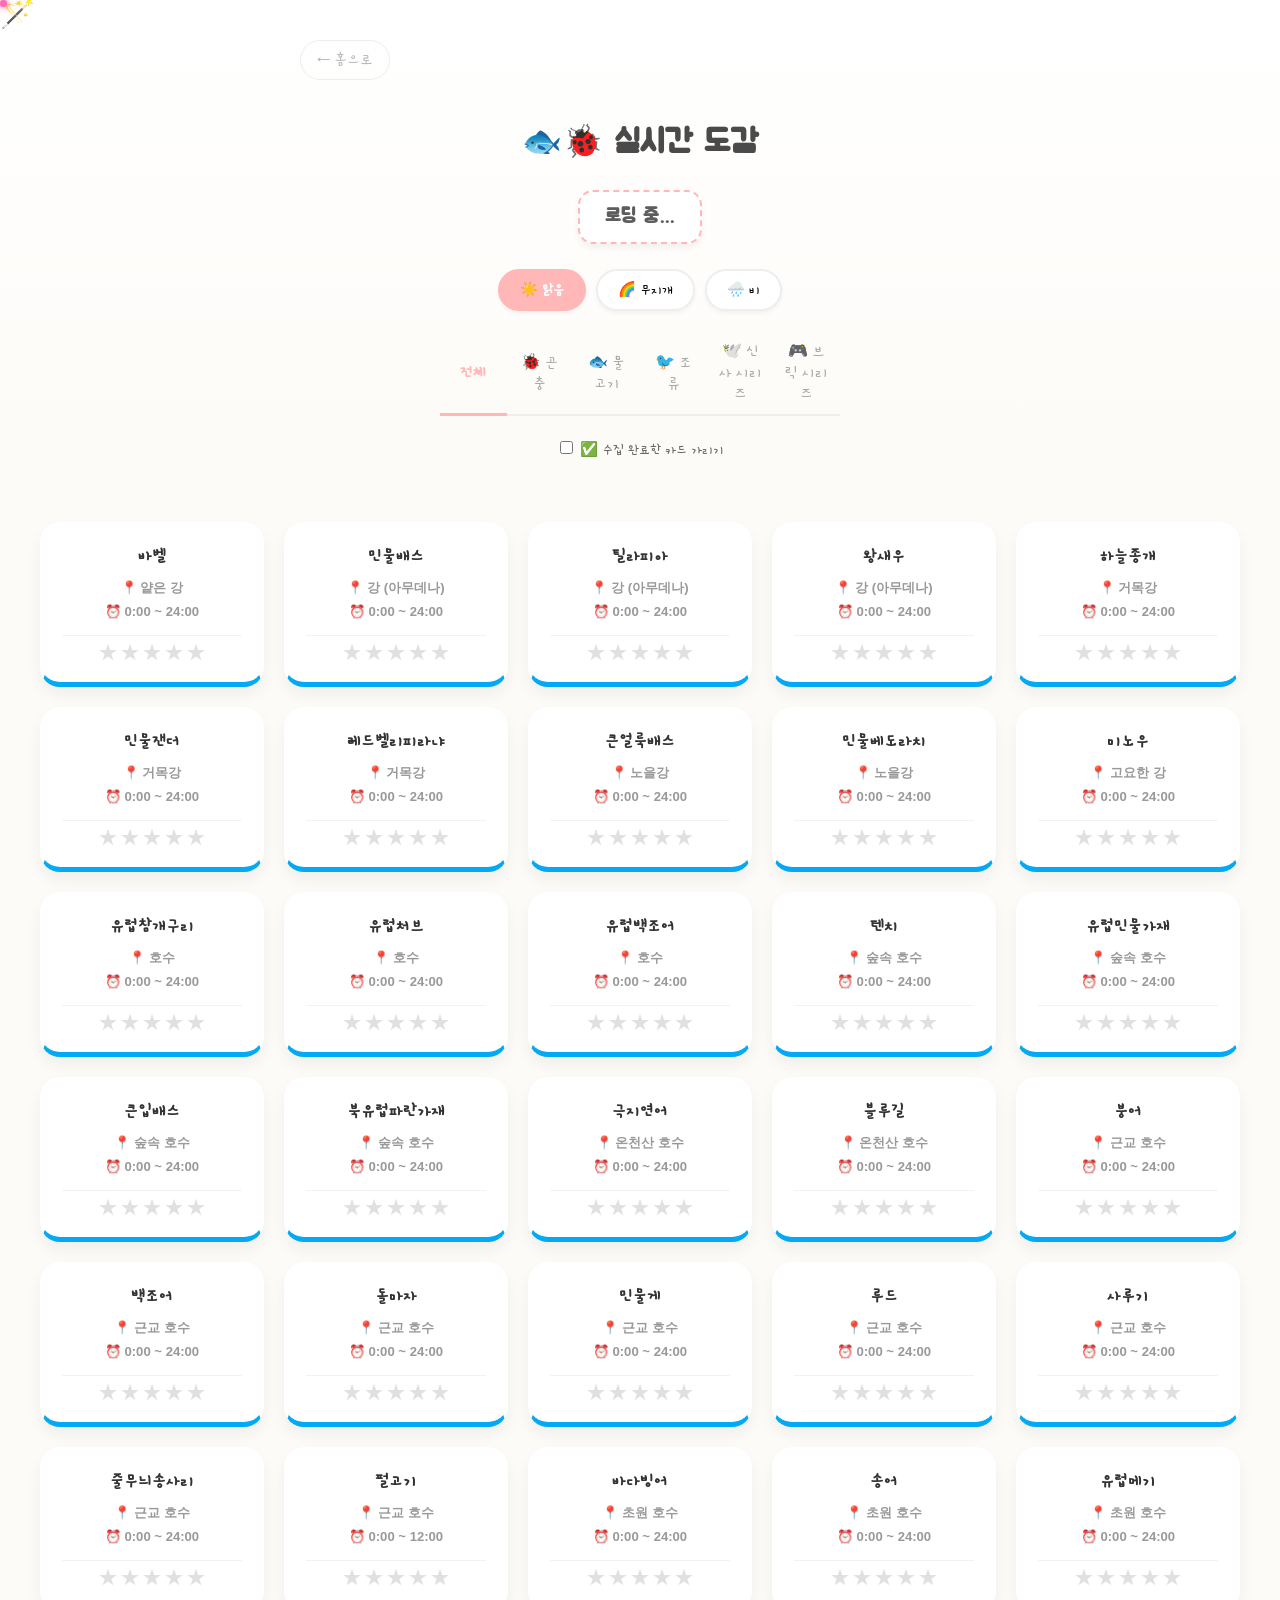
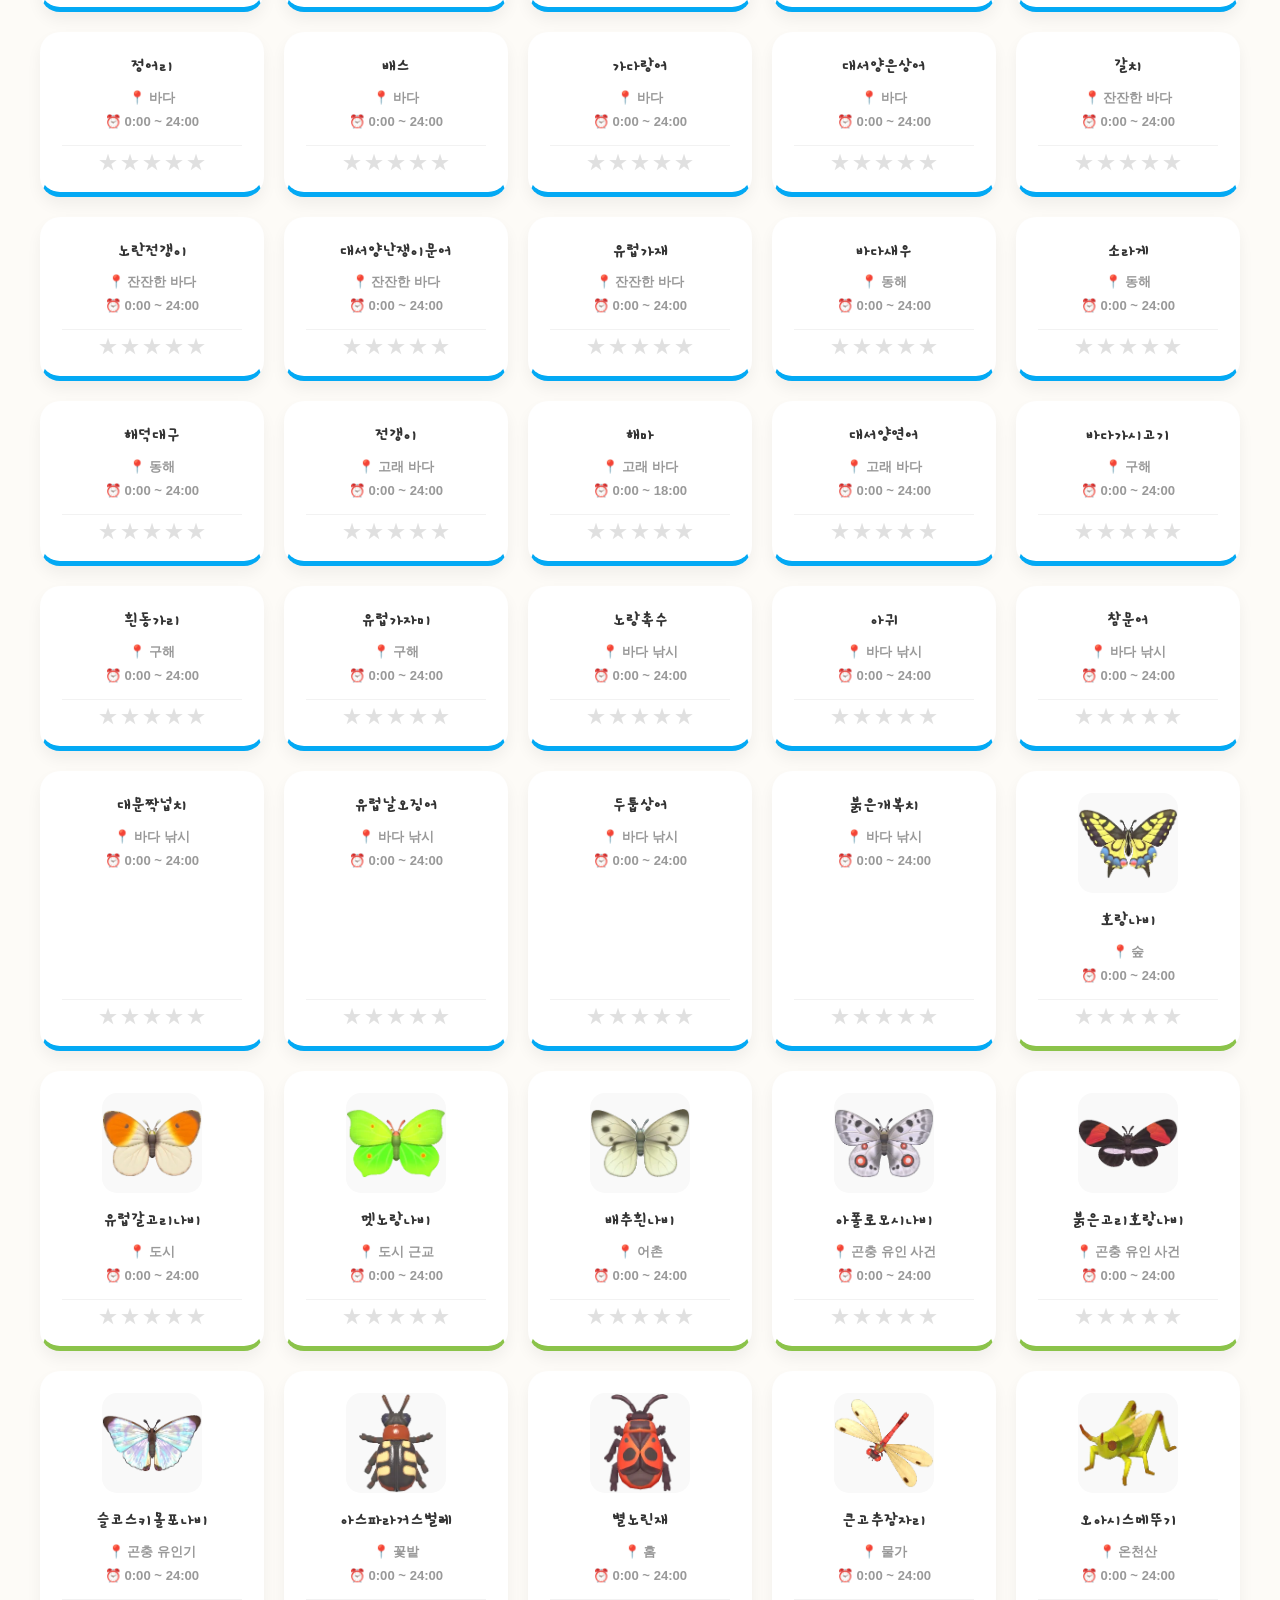
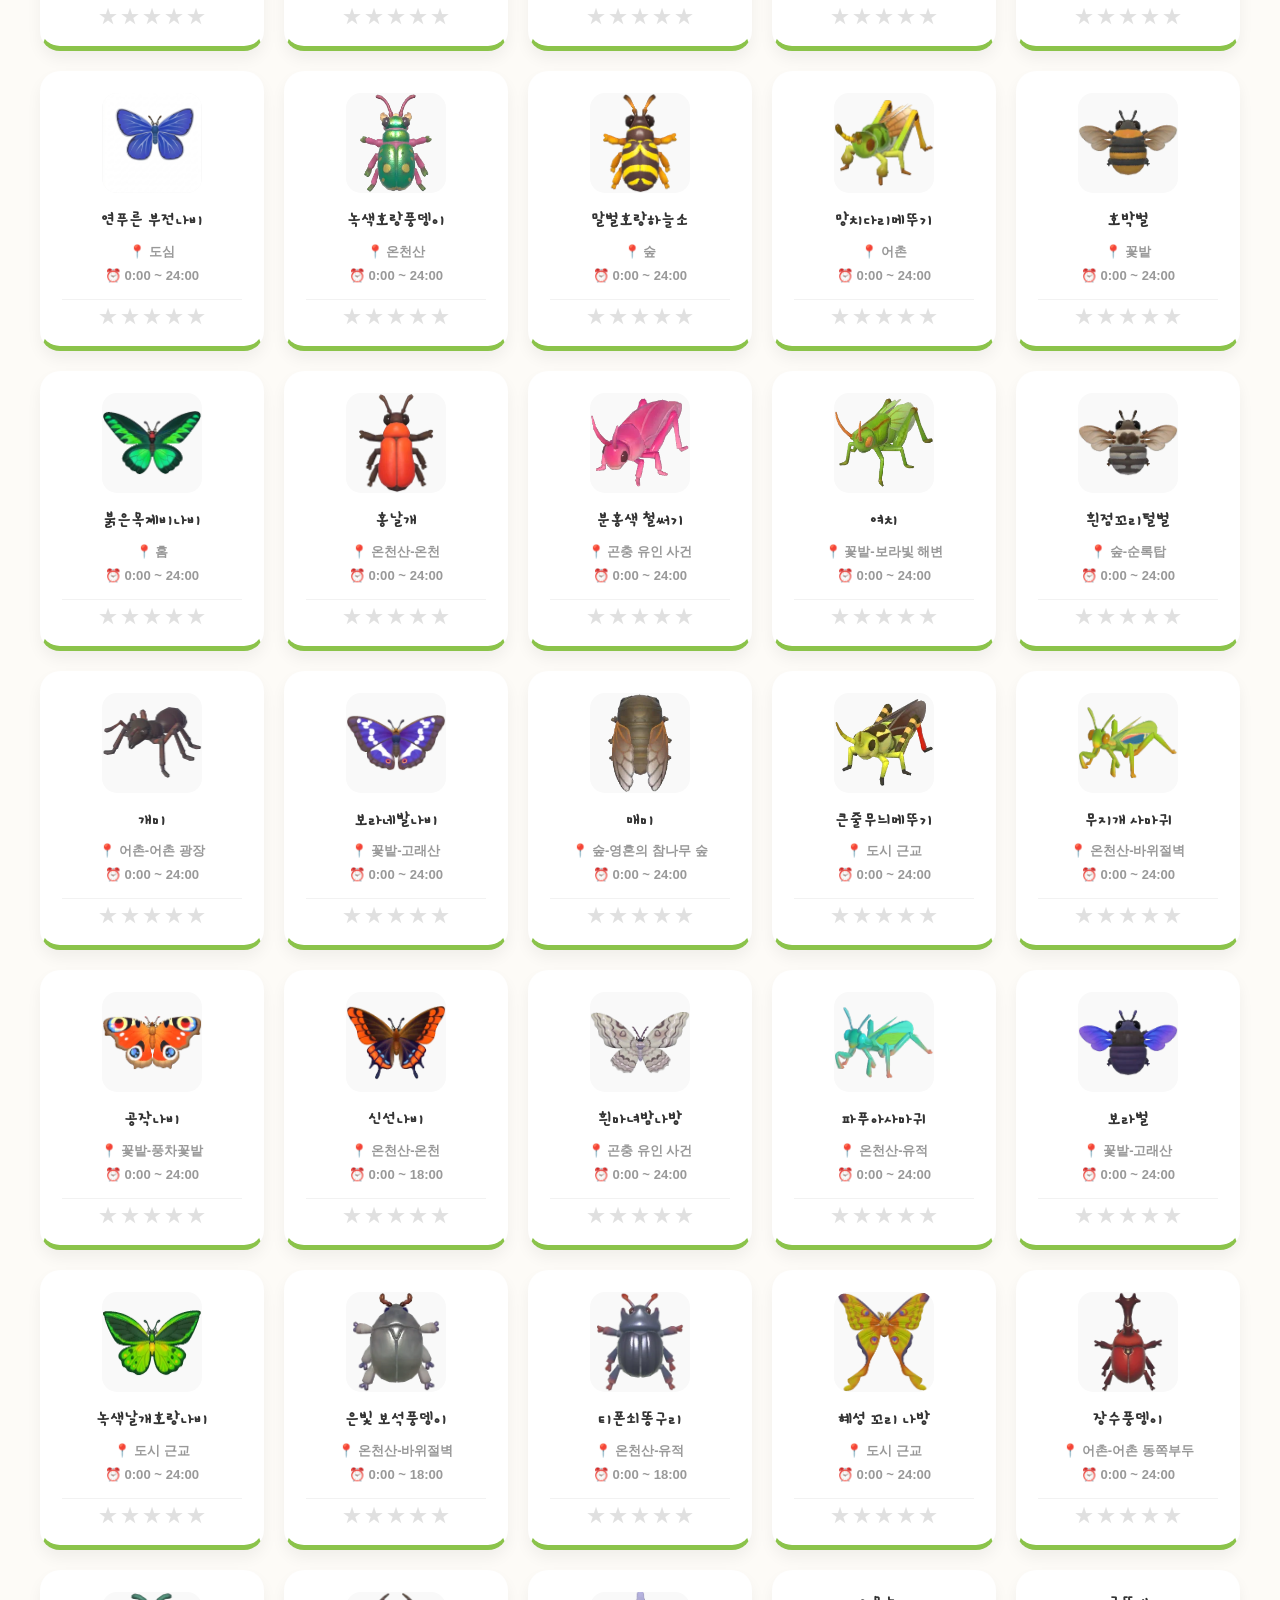
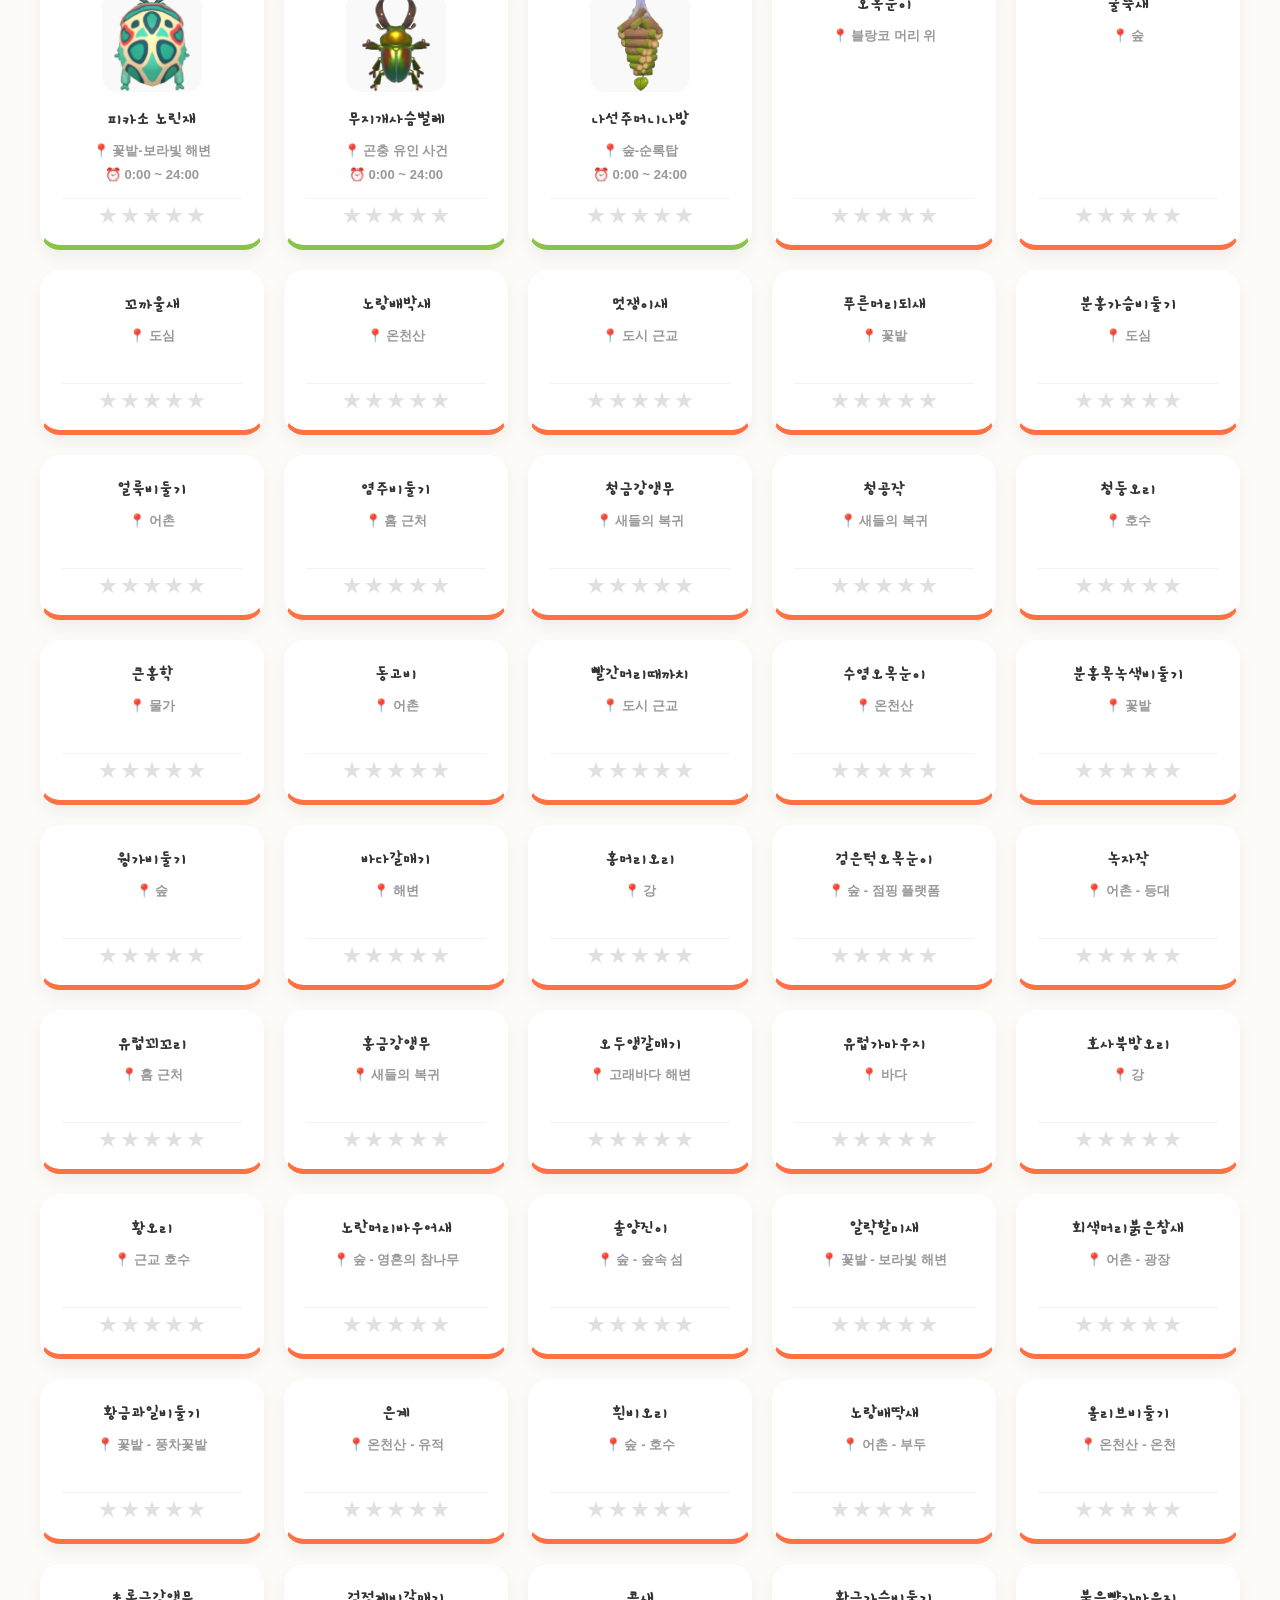
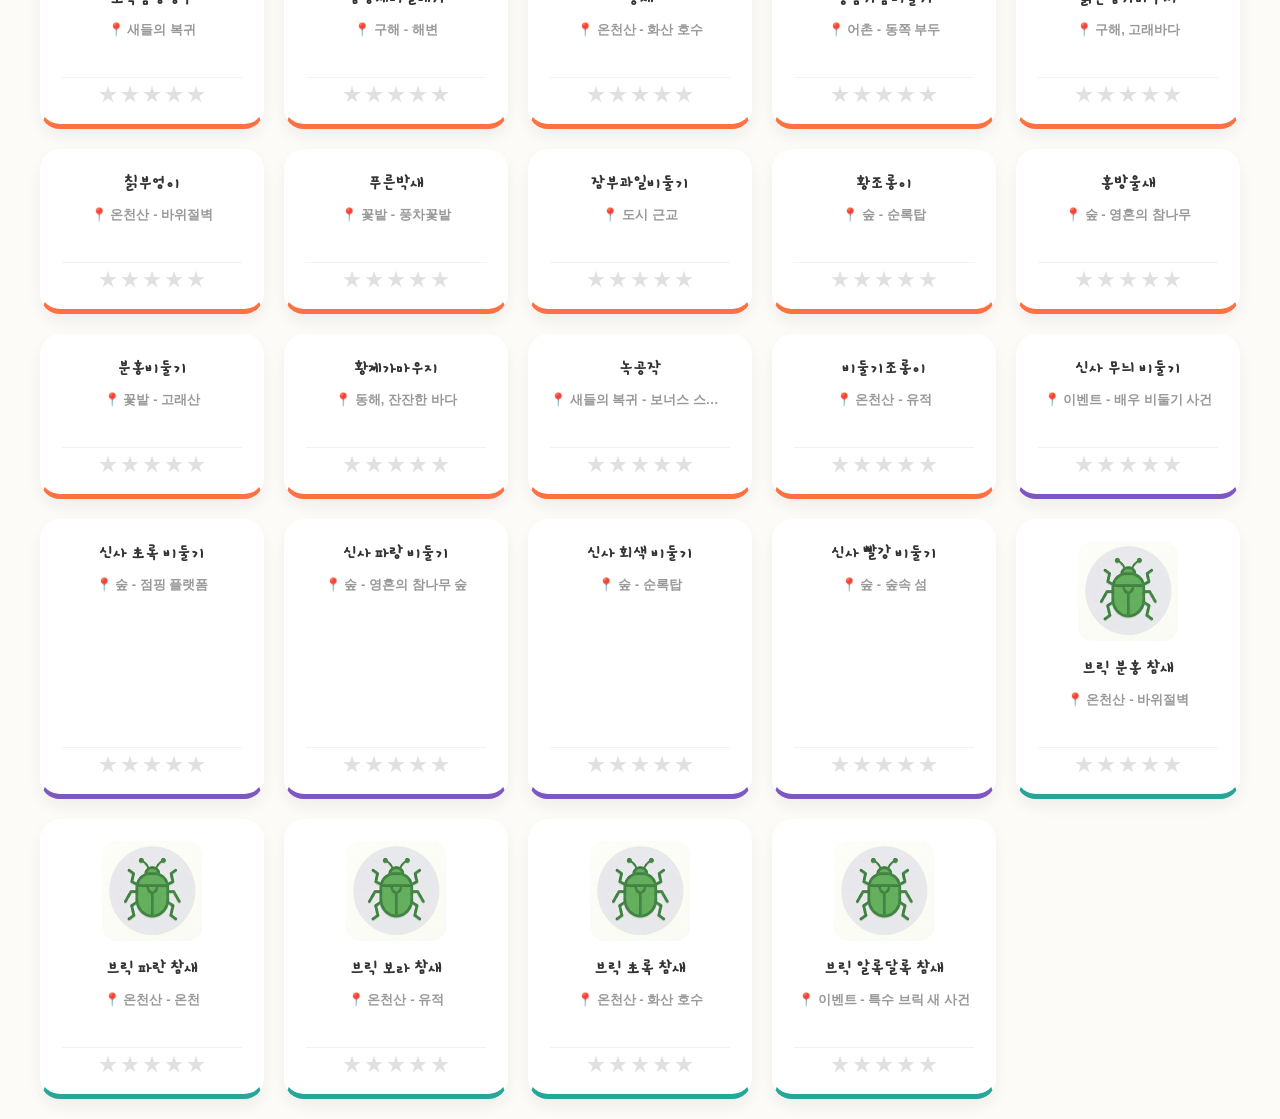
==== encyclopedia.html @ 920eca3f "조류 도감 추가 (일반 조류 63종 + 신사 시리즈 5종 + 브릭 시리즈 5종) Co-Authored-By: Claude Sonnet 4.6 <noreply@anthropic.co" ====
<!DOCTYPE html>
<html lang="ko">
<head>
    <meta charset="UTF-8">
    <title>실시간 도감 - 두근두근타운</title>
    <link rel="icon" href="favicon.svg" type="image/svg+xml">
    <link rel="stylesheet" href="css/style.css">
    <link rel="preconnect" href="https://fonts.googleapis.com">
    <link rel="preconnect" href="https://fonts.gstatic.com" crossorigin>
    <link href="https://fonts.googleapis.com/css2?family=Gamja+Flower&family=Jua&display=swap" rel="stylesheet">
    <style>
        @font-face {
            font-family: 'NanumSquareRound';
            src: url('https://fastly.jsdelivr.net/gh/projectnoonnu/noonfonts_two@1.0/NanumSquareRound.woff') format('woff');
            font-weight: normal;
            font-style: normal;
        }
    </style>
</head>

<body>
    <header>
        <div class="header-top-row">
            <a href="index.html" class="back-btn">← 홈으로</a>
            <div id="auth-status"></div>
        </div>
        <h1>🐟🐞 실시간 도감</h1>
        <div id="real-time-clock" class="clock-display">
            로딩 중...
        </div>
        <div class="filter-section">
            <div class="weather-controls">
                <button class="weather-btn active" data-weather="sunny" onclick="setWeather('sunny')">☀️ 맑음</button>
                <button class="weather-btn" data-weather="rainbow" onclick="setWeather('rainbow')">🌈 무지개</button>
                <button class="weather-btn" data-weather="rainy" onclick="setWeather('rainy')">🌧️ 비</button>
            </div>

            <div class="category-controls" style="margin-top: 15px;">
                <button class="cat-btn active" data-type="all" onclick="setCategory('all')">전체</button>
                <button class="cat-btn" data-type="insect" onclick="setCategory('insect')">🐞 곤충</button>
                <button class="cat-btn" data-type="fish" onclick="setCategory('fish')">🐟 물고기</button>
                <button class="cat-btn" data-type="bird" onclick="setCategory('bird')">🐦 조류</button>
                <button class="cat-btn" data-type="bird_shinsa" onclick="setCategory('bird_shinsa')">🕊️ 신사 시리즈</button>
                <button class="cat-btn" data-type="bird_brick" onclick="setCategory('bird_brick')">🎮 브릭 시리즈</button>
            </div>

            <div class="hide-settings" style="margin-top: 15px; text-align: center;">
                <label style="cursor: pointer; font-size: 0.9rem; color: #666;">
                    <input type="checkbox" id="hide-checked-checkbox" onchange="toggleHideChecked(this.checked)">
                    ✅ 수집 완료한 카드 가리기
                </label>
            </div>
        </div>
    </header>

    <main id="item-list" class="grid-container"></main>

    <!-- Firebase SDK -->
    <script src="https://www.gstatic.com/firebasejs/10.12.0/firebase-app-compat.js"></script>
    <script src="https://www.gstatic.com/firebasejs/10.12.0/firebase-auth-compat.js"></script>
    <script src="https://www.gstatic.com/firebasejs/10.12.0/firebase-firestore-compat.js"></script>
    <script src="js/firebase.js"></script>
    <script src="js/auth-ui.js"></script>
    <script src="js/profile-ui.js"></script>
    <script src="js/main.js"></script>
    <script src="js/cursor-effects.js"></script>
</body>
</html>
---- css/style.css ----
﻿/* ?꾩뿭 蹂???ㅼ젙: ?뚯뒪?뷀넠 而щ윭 */
:root {
    --main-bg: #fdfbf7;
    --card-bg: #ffffff;
    --primary: #ffb7b7; /* ?곕쑜???묓겕 */
    --secondary: #9ed5ff; /* ?쒖썝??釉붾（ */
    --text-color: #5d5d5d;
    --accent: #ffeb3b; /* 媛뺤“ ?몃옉 */
}


body {
    background-color: var(--main-bg);
    color: var(--text-color);
    /* ?섎닎?ㅽ섏뼱?쇱슫?쒕? 湲곕낯?쇰줈 ?ъ슜 */
    font-family: 'NanumSquareRound', 'Apple SD Gothic Neo', sans-serif;
    margin: 0;
    padding: 0;
    line-height: 1.6;
}

/* ?ㅻ뜑 & ?좎뵪 踰꾪듉 */
header {
    text-align: center;
    padding: 40px 20px;
    background: linear-gradient(180deg, #fff 0%, var(--main-bg) 100%);
}

/* 2. ??쒕ぉ 諛??뱀뀡 ?쒕ぉ (媛?섏큹肄쒕┸) */
h1, .clock-display {
    font-family: 'Jua', sans-serif;
    letter-spacing: 1px;
    color: #4a4a4a;
}

/* 3. 移대뱶 ?대쫫 諛??좎뵪/移댄뀒怨좊━ 踰꾪듉 (Gamja Flower) */
h3, .weather-btn, .cat-btn, .hide-settings label {
    font-family: 'Gamja Flower', cursive;
    font-size: 1.1rem;
}

/* 移대뱶 ?대? ?몃? ?뺣낫(?μ냼, ?쒓컙)???ㅼ떆 ?섎닎?ㅽ섏뼱濡?媛?낆꽦 ?믪씠湲?*/
.card p {
    font-family: 'NanumSquareRound', sans-serif;
    font-weight: 700; /* ?쎄컙 ?먭퍖寃?*/
    font-size: 0.85rem;
    color: #777;
}

.weather-controls {
    display: flex;
    justify-content: center;
    gap: 10px;
    margin-bottom: 20px;
}

.weather-btn {
    padding: 10px 20px;
    border: 2px solid #eee;
    border-radius: 25px;
    background: white;
    cursor: pointer;
    font-size: 0.9rem;
    transition: all 0.3s ease;
    box-shadow: 0 2px 4px rgba(0,0,0,0.05);
}

.weather-btn:hover {
    transform: translateY(-2px);
    border-color: var(--primary);
}

.weather-btn.active {
    background: var(--primary);
    color: white;
    border-color: var(--primary);
    font-weight: bold;
}

.clock-display {
    background-color: #fff;
    border: 2px dashed var(--primary);
    border-radius: 15px;
    display: inline-block;
    padding: 10px 25px;
    font-size: 1.2rem;
    font-weight: bold;
    color: var(--text-color);
    margin-bottom: 25px;
    box-shadow: 0 4px 6px rgba(0,0,0,0.05);
}

/* 移대뱶 洹몃━??而⑦뀒?대꼫 */
.grid-container {
    display: grid;
    grid-template-columns: repeat(auto-fill, minmax(200px, 1fr));
    gap: 20px;
    padding: 20px;
    max-width: 1200px;
    margin: 0 auto;
}

/* 泥댄겕諛뺤뒪 留덉빱 ?ㅽ???*/
.checklist-marker {
    position: absolute;
    top: 10px;
    right: 10px;
    font-size: 1.2rem;
    cursor: pointer;
}

/* 泥댄겕??移대뱶 ?ㅽ???*/
.card.checked {
    background-color: #f0f0f0;
    opacity: 0.7;
    border: 2px solid #ddd;
}

.card.checked img {
    filter: grayscale(100%); /* ?섏쭛 ?꾨즺 ???묐갚 泥섎━ (?좏깮 ?ы빆) */
}

.card {
    position: relative; /* 留덉빱 諛곗튂瑜??꾪빐 ?꾩슂 */
    cursor: pointer;
    user-select: none; /* ?띿뒪???좏깮 諛⑹? */
}

/* 移대뱶 ?ㅽ???*/
.card {
    background: var(--card-bg);
    border-radius: 20px;
    padding: 20px;
    text-align: center;
    box-shadow: 0 8px 15px rgba(0,0,0,0.05);
    transition: transform 0.3s ease;
    border: 2px solid transparent;
}

/*媛由ш린 ?ㅼ쐞移??붿옄??/
.hide-settings {
    background: #fff;
    display: inline-block;
    padding: 8px 15px;
    border-radius: 20px;
    box-shadow: 0 2px 5px rgba(0,0,0,0.05);
    border: 1px solid #eee;
}

.hide-settings input {
    margin-right: 5px;
    accent-color: var(--primary); /* 泥댄겕諛뺤뒪 ?됱긽???뚮쭏?됱쑝濡?蹂寃?*/
}

.card:hover {
    transform: scale(1.03);
    border-color: #ffe0e0;
}

.card.insect { border-bottom: 5px solid #8bc34a; }
.card.fish { border-bottom: 5px solid #03a9f4; }
.card.cat_food { border-bottom: 5px solid #ff9eb5; }
.card.dog_food { border-bottom: 5px solid #ffb347; }
.card.bird { border-bottom: 5px solid #ff7043; }
.card.bird_shinsa { border-bottom: 5px solid #7e57c2; }
.card.bird_brick { border-bottom: 5px solid #26a69a; }

.card img {
    width: 100px;
    height: 100px;
    object-fit: contain;
    margin-bottom: 15px;
    background: #f9f9f9;
    border-radius: 15px;
}

.card h3 {
    margin: 0 0 10px;
    font-size: 1.2rem;
    color: #333;
}

.card p {
    margin: 5px 0;
    font-size: 0.85rem;
    color: #888;
}

/* ===== 도감 카드 레이아웃 균일화 ===== */
.card {
    display: flex;
    flex-direction: column;
    align-items: center;
}

.card-text {
    width: 100%;
    text-align: center;
    flex: 1;
}

.card-text h3 {
    margin: 0 0 6px;
    font-size: 1.05rem;
    color: #333;
    white-space: nowrap;
    overflow: hidden;
    text-overflow: ellipsis;
}

.card-location,
.card-time {
    margin: 3px 0 !important;
    font-size: 0.82rem !important;
    color: #999 !important;
    white-space: nowrap;
    overflow: hidden;
    text-overflow: ellipsis;
}

/* ===== 별점 ===== */
.star-rating {
    display: flex;
    justify-content: center;
    gap: 2px;
    margin-top: 10px;
    padding-top: 6px;
    border-top: 1px solid rgba(0,0,0,0.05);
    width: 100%;
}

.star {
    font-size: 1.25rem;
    color: rgba(0, 0, 0, 0.12);
    cursor: pointer;
    transition: color 0.12s, transform 0.1s;
    user-select: none;
    line-height: 1;
}

.star.active {
    color: #FFD700;
    text-shadow: 0 0 6px rgba(255, 215, 0, 0.5);
}

.star.hovered {
    color: rgba(255, 200, 0, 0.55);
    transform: scale(1.15);
}

/* ===== ???섏씠吏 ===== */
.home-page {
    min-height: 100vh;
    background: linear-gradient(155deg, #fff5f7 0%, #fdfbf7 45%, #f0f7ff 100%);
}

.home-header {
    text-align: center;
    padding: 72px 20px 36px;
}

.home-logo {
    font-size: 4.5rem;
    display: block;
    margin-bottom: 16px;
    filter: drop-shadow(0 6px 12px rgba(255,183,183,0.4));
    animation: floatLogo 3s ease-in-out infinite;
}

@keyframes floatLogo {
    0%, 100% { transform: translateY(0); }
    50% { transform: translateY(-8px); }
}

.home-header h1 {
    font-family: 'Jua', sans-serif;
    font-size: 2.4rem;
    color: #4a4a4a;
    margin: 0 0 10px;
    letter-spacing: 2px;
}

.home-subtitle {
    font-family: 'Gamja Flower', cursive;
    color: #c0a8a8;
    font-size: 1.15rem;
    margin: 0;
}

.home-nav {
    display: flex;
    flex-wrap: wrap;
    justify-content: center;
    gap: 24px;
    padding: 20px 24px 60px;
    max-width: 760px;
    margin: 0 auto;
}

.nav-card {
    display: flex;
    flex-direction: column;
    align-items: center;
    text-align: center;
    background: white;
    border-radius: 28px;
    padding: 36px 28px;
    width: 230px;
    box-shadow: 0 10px 30px rgba(0,0,0,0.07);
    text-decoration: none;
    color: var(--text-color);
    transition: transform 0.35s ease, box-shadow 0.35s ease;
    position: relative;
    overflow: hidden;
}

.nav-card::before {
    content: '';
    position: absolute;
    top: 0; left: 0; right: 0;
    height: 6px;
    border-radius: 28px 28px 0 0;
}

.encyclopedia-card::before {
    background: linear-gradient(90deg, #03a9f4, #8bc34a);
}

.pet-card::before {
    background: linear-gradient(90deg, #ff9eb5, #ffb347);
}

.nav-card:hover {
    transform: translateY(-8px);
    box-shadow: 0 20px 44px rgba(0,0,0,0.12);
}

.nav-icon {
    font-size: 3rem;
    margin-bottom: 18px;
    line-height: 1;
}

.nav-card h2 {
    font-family: 'Jua', sans-serif;
    font-size: 1.25rem;
    color: #4a4a4a;
    margin: 0 0 10px;
}

.nav-card p {
    font-family: 'NanumSquareRound', sans-serif;
    font-size: 0.85rem;
    color: #aaa;
    margin: 0;
    line-height: 1.75;
}

/* ===== ?ㅻ줈媛湲?踰꾪듉 ===== */
.back-btn {
    display: inline-block;
    font-family: 'Gamja Flower', cursive;
    font-size: 1rem;
    color: #bbb;
    text-decoration: none;
    padding: 6px 16px;
    border: 1.5px solid #eee;
    border-radius: 20px;
    transition: color 0.2s, border-color 0.2s;
    margin-bottom: 16px;
}

.back-btn:hover {
    color: var(--primary);
    border-color: var(--primary);
}

/* ===== ?ъ꽦瑜??쒖떆 ===== */
.progress-display {
    font-family: 'NanumSquareRound', sans-serif;
    font-size: 0.9rem;
    color: #aaa;
    margin-top: 10px;
}

/* ===== ???섏씠吏 - ??異붽? 踰꾪듉 ===== */
.pet-add-bar {
    display: flex;
    justify-content: center;
    gap: 14px;
    padding: 24px 20px 8px;
}

.add-pet-btn {
    padding: 12px 26px;
    border: none;
    border-radius: 25px;
    cursor: pointer;
    font-family: 'Gamja Flower', cursive;
    font-size: 1.05rem;
    transition: transform 0.25s, box-shadow 0.25s;
    box-shadow: 0 4px 14px rgba(0,0,0,0.1);
}

.add-pet-btn.cat { background: #ff9eb5; color: white; }
.add-pet-btn.dog { background: #ffb347; color: white; }

.add-pet-btn:hover {
    transform: translateY(-3px);
    box-shadow: 0 8px 20px rgba(0,0,0,0.15);
}

/* ===== ???꾨줈???ъ쭊 ===== */
.pet-photo-area {
    width: 88px;
    height: 88px;
    border-radius: 50%;
    margin: 0 auto 12px;
    position: relative;
    cursor: pointer;
    overflow: hidden;
    background: #f5f5f5;
    display: flex;
    align-items: center;
    justify-content: center;
    border: 3px solid #f0f0f0;
    transition: border-color 0.25s;
    flex-shrink: 0;
}

.pet-photo-area:hover { border-color: var(--primary); }

.pet-photo {
    width: 100%;
    height: 100%;
    object-fit: cover;
    display: block;
}

.pet-emoji-default {
    font-size: 2.8rem;
    line-height: 1;
    user-select: none;
}

.photo-edit-overlay {
    position: absolute;
    inset: 0;
    background: rgba(0, 0, 0, 0.38);
    display: flex;
    align-items: center;
    justify-content: center;
    font-size: 1.3rem;
    opacity: 0;
    transition: opacity 0.2s;
    pointer-events: none;
}

.pet-photo-area:hover .photo-edit-overlay { opacity: 1; }

/* ?ъ쭊 ??젣 踰꾪듉 (?ㅻⅨ履??섎떒) */
.photo-remove-btn {
    position: absolute;
    bottom: 2px;
    right: 2px;
    width: 22px;
    height: 22px;
    border-radius: 50%;
    background: rgba(255, 80, 80, 0.85);
    border: none;
    color: white;
    font-size: 0.65rem;
    cursor: pointer;
    display: flex;
    align-items: center;
    justify-content: center;
    opacity: 0;
    transition: opacity 0.2s;
    z-index: 2;
}

.pet-photo-area:hover .photo-remove-btn { opacity: 1; }

/* ===== ?곸꽭 酉??ㅻ뜑 ?ъ쭊 ?곸뿭 ===== */
.detail-pet-header {
    display: flex;
    align-items: center;
    gap: 16px;
    justify-content: center;
    flex-wrap: wrap;
}

.detail-photo-area {
    width: 64px;
    height: 64px;
    border-radius: 50%;
    position: relative;
    cursor: pointer;
    overflow: hidden;
    background: #f5f5f5;
    display: flex;
    align-items: center;
    justify-content: center;
    border: 3px solid #f0f0f0;
    transition: border-color 0.25s;
    flex-shrink: 0;
}

.detail-photo-area:hover { border-color: var(--primary); }
.detail-photo-area:hover .photo-edit-overlay { opacity: 1; }
.detail-photo-area:hover .photo-remove-btn { opacity: 1; }

.detail-photo-area .pet-emoji-default { font-size: 2rem; }

/* ===== ??移대뱶 洹몃━??===== */
.pet-grid {
    display: grid;
    grid-template-columns: repeat(auto-fill, minmax(170px, 1fr));
    gap: 20px;
    padding: 20px;
    max-width: 960px;
    margin: 0 auto;
}

.pet-card {
    background: white;
    border-radius: 22px;
    padding: 26px 18px 20px;
    text-align: center;
    box-shadow: 0 6px 18px rgba(0,0,0,0.06);
    cursor: pointer;
    transition: transform 0.3s, box-shadow 0.3s;
    position: relative;
    user-select: none;
}

.pet-card:hover {
    transform: translateY(-5px);
    box-shadow: 0 14px 28px rgba(0,0,0,0.1);
}

.pet-card .pet-icon-large {
    font-size: 2.8rem;
    display: block;
    margin-bottom: 10px;
}

/* detail-top ?대? ?뺣젹 */
.detail-top {
    display: flex;
    flex-direction: column;
    align-items: center;
    gap: 14px;
    padding: 16px 24px 8px;
}

.pet-card h3 {
    font-family: 'Gamja Flower', cursive;
    font-size: 1.2rem;
    color: #4a4a4a;
    margin: 0 0 6px;
}

.pet-card .pet-count {
    font-family: 'NanumSquareRound', sans-serif;
    font-size: 0.8rem;
    color: #bbb;
    margin: 0 0 12px;
}

.pet-progress-bar {
    width: 100%;
    height: 8px;
    background: #f0f0f0;
    border-radius: 4px;
    overflow: hidden;
}

.pet-progress-fill {
    height: 100%;
    border-radius: 4px;
    transition: width 0.6s ease;
}

.pet-progress-fill.cat { background: linear-gradient(90deg, #ff9eb5, #ffb7b7); }
.pet-progress-fill.dog { background: linear-gradient(90deg, #ffb347, #ffd080); }

.pet-delete-btn {
    position: absolute;
    top: 10px; right: 10px;
    background: none;
    border: none;
    color: #e0e0e0;
    cursor: pointer;
    font-size: 0.85rem;
    width: 26px; height: 26px;
    border-radius: 50%;
    display: flex; align-items: center; justify-content: center;
    transition: background 0.2s, color 0.2s;
}

.pet-delete-btn:hover { background: #fff0f0; color: #ff6b6b; }

/* ===== 鍮??곹깭 硫붿떆吏 ===== */
.empty-state {
    grid-column: 1 / -1;
    text-align: center;
    padding: 60px 20px;
    color: #ccc;
}

.empty-state .empty-icon { font-size: 3.5rem; margin-bottom: 14px; }
.empty-state p { font-family: 'Gamja Flower', cursive; font-size: 1.1rem; margin: 4px 0; }

/* ===== ???곸꽭 酉?===== */
.detail-top {
    display: flex;
    align-items: center;
    gap: 16px;
    padding: 16px 24px 8px;
    flex-wrap: wrap;
    justify-content: center;
}

.back-to-list-btn {
    background: none;
    border: 1.5px solid #eee;
    border-radius: 20px;
    padding: 6px 14px;
    font-family: 'Gamja Flower', cursive;
    font-size: 0.95rem;
    color: #bbb;
    cursor: pointer;
    transition: color 0.2s, border-color 0.2s;
}

.back-to-list-btn:hover { color: var(--primary); border-color: var(--primary); }

#detail-pet-name {
    font-family: 'Jua', sans-serif;
    font-size: 1.5rem;
    color: #4a4a4a;
    margin: 0;
}

/* ===== 紐⑤떖 ===== */
.modal-overlay {
    position: fixed;
    inset: 0;
    background: rgba(0,0,0,0.28);
    display: flex;
    align-items: center;
    justify-content: center;
    z-index: 200;
}

.modal-box {
    background: white;
    border-radius: 28px;
    padding: 40px 36px;
    width: 320px;
    text-align: center;
    box-shadow: 0 24px 64px rgba(0,0,0,0.15);
    animation: modalIn 0.25s ease;
}

@keyframes modalIn {
    from { transform: scale(0.88) translateY(10px); opacity: 0; }
    to   { transform: scale(1) translateY(0); opacity: 1; }
}

.modal-box h3 {
    font-family: 'Jua', sans-serif;
    font-size: 1.4rem;
    color: #4a4a4a;
    margin: 0 0 22px;
}

.modal-type-select {
    display: flex;
    gap: 10px;
    margin-bottom: 20px;
}

.type-btn {
    flex: 1;
    padding: 12px 8px;
    border: 2px solid #eee;
    border-radius: 14px;
    background: white;
    cursor: pointer;
    font-family: 'Gamja Flower', cursive;
    font-size: 1rem;
    color: #bbb;
    transition: all 0.2s;
}

.type-btn.active {
    border-color: var(--primary);
    color: var(--primary);
    background: #fff5f7;
}

#pet-name-input {
    width: 100%;
    box-sizing: border-box;
    padding: 13px 16px;
    border: 2px solid #eee;
    border-radius: 14px;
    font-family: 'NanumSquareRound', sans-serif;
    font-size: 1rem;
    outline: none;
    transition: border-color 0.2s;
    margin-bottom: 20px;
    color: #555;
}

#pet-name-input:focus { border-color: var(--primary); }

.modal-actions {
    display: flex;
    gap: 10px;
}

.modal-cancel {
    flex: 1;
    padding: 13px;
    border: 2px solid #eee;
    border-radius: 14px;
    background: white;
    cursor: pointer;
    font-family: 'Gamja Flower', cursive;
    font-size: 1rem;
    color: #bbb;
    transition: 0.2s;
}

.modal-cancel:hover { border-color: #ddd; color: #999; }

.modal-confirm {
    flex: 1;
    padding: 13px;
    border: none;
    border-radius: 14px;
    background: var(--primary);
    color: white;
    cursor: pointer;
    font-family: 'Gamja Flower', cursive;
    font-size: 1rem;
    transition: background 0.2s, transform 0.15s;
}

.modal-confirm:hover { background: #ff9999; transform: scale(1.02); }

/* ===== ?ㅼ젙 踰꾪듉 (移대뱶 醫뚯긽?? ===== */
.settings-btn {
    position: absolute;
    top: 10px;
    left: 10px;
    background: none;
    border: none;
    font-size: 0.95rem;
    cursor: pointer;
    width: 28px;
    height: 28px;
    border-radius: 50%;
    display: flex;
    align-items: center;
    justify-content: center;
    color: #ddd;
    transition: background 0.2s, color 0.2s;
}

.settings-btn:hover { background: #f5f5f5; color: #888; }

/* ===== ?곸꽭 酉??곷떒 ?ㅻ퉬寃뚯씠??===== */
.detail-top-nav {
    display: flex;
    align-items: center;
    justify-content: space-between;
    width: 100%;
    max-width: 640px;
}

.detail-settings-btn {
    background: none;
    border: 1.5px solid #eee;
    border-radius: 20px;
    padding: 6px 14px;
    font-family: 'Gamja Flower', cursive;
    font-size: 0.95rem;
    color: #bbb;
    cursor: pointer;
    transition: color 0.2s, border-color 0.2s;
}

.detail-settings-btn:hover { color: var(--primary); border-color: var(--primary); }

/* ===== 紐⑤떖 ?ъ쭊 ?곸뿭 ===== */
.modal-photo-area {
    width: 100px;
    height: 100px;
    border-radius: 50%;
    margin: 0 auto 20px;
    position: relative;
    cursor: pointer;
    overflow: hidden;
    background: #f5f5f5;
    display: flex;
    align-items: center;
    justify-content: center;
    border: 3px solid #eee;
    transition: border-color 0.25s;
}

.modal-photo-area:hover { border-color: var(--primary); }
.modal-photo-area:hover .photo-edit-overlay { opacity: 1; }
.modal-photo-area:hover .photo-remove-btn { opacity: 1; }

.modal-photo-preview {
    width: 100%;
    height: 100%;
    display: flex;
    align-items: center;
    justify-content: center;
}

.modal-photo-preview .pet-emoji-default { font-size: 3rem; }

/* ===== ?쇱씠?몃컯??===== */
.lightbox-overlay {
    position: fixed;
    inset: 0;
    background: rgba(0, 0, 0, 0.88);
    display: flex;
    flex-direction: column;
    align-items: center;
    justify-content: center;
    gap: 24px;
    z-index: 400;
    animation: fadeIn 0.2s ease;
}

@keyframes fadeIn {
    from { opacity: 0; }
    to   { opacity: 1; }
}

.lightbox-img {
    max-width: min(600px, 92vw);
    max-height: 75vh;
    border-radius: 20px;
    object-fit: contain;
    box-shadow: 0 24px 64px rgba(0, 0, 0, 0.6);
    animation: scaleIn 0.25s ease;
}

@keyframes scaleIn {
    from { transform: scale(0.88); opacity: 0; }
    to   { transform: scale(1);    opacity: 1; }
}

.lightbox-actions {
    display: flex;
    gap: 12px;
    flex-wrap: wrap;
    justify-content: center;
}

.lightbox-btn {
    padding: 10px 20px;
    border-radius: 22px;
    border: none;
    cursor: pointer;
    font-family: 'Gamja Flower', cursive;
    font-size: 1rem;
    transition: transform 0.15s, opacity 0.15s;
}

.lightbox-btn:hover { transform: translateY(-2px); opacity: 0.9; }

.lightbox-btn-change { background: white;            color: #555; }
.lightbox-btn-delete { background: #ffe0e0;          color: #d04040; }
.lightbox-btn-close  { background: rgba(255,255,255,0.12); color: white; border: 1px solid rgba(255,255,255,0.25); }

/* ===== ?뚯떇 移대뱶 ?곹깭 ?됱긽 ===== */
.card.food-card { padding-top: 30px; } /* 諭껋? 怨듦컙 ?뺣낫 */

.card.status-favorite { border-color: #ff9eb5; background: linear-gradient(150deg, #fff5f7, #ffffff); }
.card.status-dislike  { border-color: #85bfff; background: linear-gradient(150deg, #f5f8ff, #ffffff); }
.card.status-full     { border-color: #81c784; background: linear-gradient(150deg, #f4faf4, #ffffff); }

/* ?곹깭 諭껋? (移대뱶 醫뚯긽?? */
.food-status-badge {
    position: absolute;
    top: 10px; left: 10px;
    font-family: 'Gamja Flower', cursive;
    font-size: 0.78rem;
    padding: 3px 9px;
    border-radius: 12px;
    white-space: nowrap;
}

.badge-favorite { background: #ffe0e8; color: #e06080; }
.badge-dislike  { background: #daeaff; color: #4a80c8; }
.badge-full     { background: #d8f0d8; color: #4a9050; }

/* ?곹깭 踰꾪듉 (移대뱶 ?섎떒 3媛? */
.food-status-btns {
    display: flex;
    gap: 6px;
    margin-top: 12px;
    justify-content: center;
}

.status-btn {
    flex: 1;
    padding: 8px 4px;
    border: 1.5px solid #eee;
    border-radius: 12px;
    background: white;
    cursor: pointer;
    font-size: 1.05rem;
    line-height: 1;
    transition: transform 0.15s, border-color 0.2s, background 0.2s;
}

.status-btn:hover { transform: scale(1.12); }

.status-btn.active.btn-favorite { border-color: #ff9eb5; background: #fff0f4; }
.status-btn.active.btn-dislike  { border-color: #85bfff; background: #f0f5ff; }
.status-btn.active.btn-full     { border-color: #81c784; background: #f0faf0; }

/* ===== ?곹깭 ?꾪꽣 諛?===== */
.status-filter {
    display: flex;
    justify-content: center;
    flex-wrap: wrap;
    gap: 8px;
    padding: 14px 20px 4px;
}

.sfil-btn {
    padding: 7px 15px;
    border: 1.5px solid #eee;
    border-radius: 20px;
    background: white;
    cursor: pointer;
    font-family: 'Gamja Flower', cursive;
    font-size: 0.95rem;
    color: #aaa;
    transition: all 0.2s;
}

.sfil-btn:hover { border-color: var(--primary); color: var(--primary); }

.sfil-btn.active {
    background: var(--primary);
    border-color: var(--primary);
    color: white;
    font-weight: bold;
}

/* ===== ??移대뱶 ?곹깭 ?붿빟 移?===== */
.pet-status-summary {
    display: flex;
    justify-content: center;
    gap: 5px;
    margin-top: 10px;
    flex-wrap: wrap;
}

.ps-chip {
    font-family: 'NanumSquareRound', sans-serif;
    font-size: 0.75rem;
    padding: 3px 8px;
    border-radius: 10px;
}

.ps-favorite { background: #ffe0e8; color: #d06080; }
.ps-dislike  { background: #daeaff; color: #4a80c8; }
.ps-full     { background: #d8f0d8; color: #4a9050; }

/* ===== ?좎뒪???뚮┝ ===== */
.toast {
    position: fixed;
    bottom: 32px;
    left: 50%;
    transform: translateX(-50%) translateY(16px);
    background: rgba(40,40,40,0.88);
    color: white;
    padding: 12px 24px;
    border-radius: 24px;
    font-family: 'NanumSquareRound', sans-serif;
    font-size: 0.9rem;
    opacity: 0;
    transition: opacity 0.28s, transform 0.28s;
    pointer-events: none;
    white-space: nowrap;
    z-index: 999;
}

.toast.show {
    opacity: 1;
    transform: translateX(-50%) translateY(0);
}

/* ===== ?몄쬆 UI ===== */
.header-top-row {
    display: flex;
    align-items: center;
    justify-content: space-between;
    max-width: 680px;
    margin: 0 auto 12px;
    padding: 0 4px;
}

.home-auth-bar {
    display: flex;
    justify-content: flex-end;
    max-width: 760px;
    margin: 0 auto 8px;
    padding: 0 24px;
}

.auth-user-info {
    display: flex;
    align-items: center;
    gap: 8px;
}

.auth-avatar {
    width: 40px;
    height: 40px;
    border-radius: 50%;
    object-fit: cover;
    border: 2px solid #eee;
}

.auth-avatar-placeholder {
    font-size: 1.6rem;
    line-height: 1;
}

.auth-username {
    font-family: 'NanumSquareRound', sans-serif;
    font-size: 0.82rem;
    color: #999;
    max-width: 110px;
    overflow: hidden;
    text-overflow: ellipsis;
    white-space: nowrap;
}

.auth-btn {
    padding: 5px 13px;
    border-radius: 16px;
    border: 1.5px solid #eee;
    cursor: pointer;
    font-family: 'Gamja Flower', cursive;
    font-size: 0.88rem;
    transition: all 0.2s;
    background: white;
}

.auth-login {
    color: #4a80c8;
    border-color: #c0d8f8;
    background: #f0f6ff;
}

.auth-login:hover {
    background: #4a80c8;
    color: white;
    border-color: #4a80c8;
}

.auth-logout {
    color: #c87070;
    border-color: #f0c0c0;
    background: #fff5f5;
}

.auth-logout:hover {
    background: #c87070;
    color: white;
    border-color: #c87070;
}

/* 諛섏쓳??紐⑤컮?????*/
@media (max-width: 480px) {
    .grid-container {
        grid-template-columns: 1fr 1fr; /* 紐⑤컮?쇱? 2??*/
        gap: 10px;
        padding: 10px;
    }
    .card img { width: 70px; height: 70px; }
}
/* css/style.css ??異붽? */

.category-controls {
    display: flex;
    justify-content: center;
    flex-wrap: wrap;
    border-bottom: 2px solid #eee;
    max-width: 400px;
    margin: 20px auto;
}

.cat-btn {
    flex: 1;
    padding: 10px;
    border: none;
    background: none;
    cursor: pointer;
    font-size: 1rem;
    color: #aaa;
    transition: 0.3s;
    position: relative;
}

.cat-btn.active {
    color: var(--primary);
    font-weight: bold;
}

.cat-btn.active::after {
    content: '';
    position: absolute;
    bottom: -2px;
    left: 0;
    width: 100%;
    height: 3px;
    background-color: var(--primary);
}

/* ===== 인증 모달 ===== */
.auth-modal-overlay {
    position: fixed;
    inset: 0;
    background: rgba(0,0,0,0.35);
    display: flex;
    align-items: center;
    justify-content: center;
    z-index: 500;
    animation: fadeIn 0.2s ease;
}

.auth-modal-box {
    background: white;
    border-radius: 28px;
    padding: 40px 36px;
    width: 320px;
    box-shadow: 0 24px 64px rgba(0,0,0,0.18);
    position: relative;
    animation: modalIn 0.25s ease;
}

.auth-modal-close {
    position: absolute;
    top: 14px; right: 14px;
    background: none;
    border: none;
    font-size: 1rem;
    cursor: pointer;
    color: #ccc;
    width: 28px; height: 28px;
    border-radius: 50%;
    display: flex; align-items: center; justify-content: center;
    transition: background 0.2s, color 0.2s;
}

.auth-modal-close:hover { background: #f5f5f5; color: #888; }

.auth-modal-title {
    font-family: 'Jua', sans-serif;
    font-size: 1.3rem;
    color: #4a4a4a;
    text-align: center;
    margin: 0 0 20px;
}

.auth-tabs {
    display: flex;
    margin-bottom: 18px;
    border-bottom: 2px solid #f0f0f0;
}

.auth-tab {
    flex: 1;
    padding: 10px;
    border: none;
    background: none;
    cursor: pointer;
    font-family: 'Gamja Flower', cursive;
    font-size: 1rem;
    color: #bbb;
    border-bottom: 2px solid transparent;
    margin-bottom: -2px;
    transition: color 0.2s, border-color 0.2s;
}

.auth-tab.active { color: var(--primary); border-bottom-color: var(--primary); }

.auth-input {
    width: 100%;
    box-sizing: border-box;
    padding: 12px 16px;
    border: 2px solid #eee;
    border-radius: 14px;
    font-family: 'NanumSquareRound', sans-serif;
    font-size: 0.95rem;
    outline: none;
    transition: border-color 0.2s;
    margin-bottom: 10px;
    color: #555;
    display: block;
}

.auth-input:focus { border-color: var(--primary); }

.auth-error {
    color: #e06060;
    font-family: 'NanumSquareRound', sans-serif;
    font-size: 0.82rem;
    text-align: center;
    margin: 0 0 10px;
    min-height: 1.1em;
}

.auth-submit-btn {
    width: 100%;
    padding: 13px;
    border: none;
    border-radius: 14px;
    background: var(--primary);
    color: white;
    cursor: pointer;
    font-family: 'Gamja Flower', cursive;
    font-size: 1rem;
    transition: background 0.2s, transform 0.15s;
    margin-bottom: 14px;
}

.auth-submit-btn:hover { background: #ff9999; transform: scale(1.02); }
.auth-submit-btn:disabled { opacity: 0.6; cursor: not-allowed; transform: none; }

.auth-divider {
    display: flex;
    align-items: center;
    gap: 10px;
    color: #ccc;
    font-size: 0.82rem;
    font-family: 'NanumSquareRound', sans-serif;
    margin-bottom: 12px;
}

.auth-divider::before,
.auth-divider::after {
    content: '';
    flex: 1;
    height: 1px;
    background: #eee;
}

.auth-google-btn {
    width: 100%;
    padding: 11px;
    border: 2px solid #eee;
    border-radius: 14px;
    background: white;
    cursor: pointer;
    font-family: 'Gamja Flower', cursive;
    font-size: 0.95rem;
    color: #555;
    display: flex;
    align-items: center;
    justify-content: center;
    gap: 8px;
    transition: border-color 0.2s, background 0.2s;
}

.auth-google-btn:hover { border-color: #4a80c8; background: #f0f6ff; }

.auth-verify-state {
    text-align: center;
    padding: 8px 0;
}

.auth-verify-icon {
    font-size: 3rem;
    margin-bottom: 16px;
}

.auth-verify-title {
    font-family: 'Jua', sans-serif;
    font-size: 1.15rem;
    color: #4a4a4a;
    margin: 0 0 10px;
}

.auth-verify-desc {
    font-family: 'NanumSquareRound', sans-serif;
    font-size: 0.88rem;
    color: #aaa;
    line-height: 1.7;
    margin: 0 0 22px;
}

/* ===== 프로필 설정 모달 ===== */
.profile-modal-box {
    max-height: 90vh;
    overflow-y: auto;
}

.profile-photo-upload {
    width: 90px;
    height: 90px;
    border-radius: 50%;
    margin: 0 auto 18px;
    position: relative;
    cursor: pointer;
    overflow: hidden;
    background: #f5f5f5;
    display: flex;
    align-items: center;
    justify-content: center;
    border: 3px solid #eee;
    transition: border-color 0.25s;
}

.profile-photo-upload:hover { border-color: var(--primary); }
.profile-photo-upload:hover .photo-edit-overlay { opacity: 1; }

.profile-photo-preview {
    width: 100%;
    height: 100%;
    display: flex;
    align-items: center;
    justify-content: center;
}

.profile-photo-preview .pet-photo { width: 100%; height: 100%; object-fit: cover; }
.profile-photo-preview .pet-emoji-default { font-size: 2.4rem; }

.profile-msg {
    font-family: 'NanumSquareRound', sans-serif;
    font-size: 0.82rem;
    text-align: center;
    margin: 0 0 12px;
    min-height: 1.1em;
}

.profile-msg-success { color: #4a9050; }
.profile-msg-error   { color: #e06060; }

.profile-section {
    margin: 6px 0 0;
    border: 1.5px solid #eee;
    border-radius: 14px;
    overflow: hidden;
}

.profile-section-toggle {
    width: 100%;
    padding: 12px 16px;
    background: #fafafa;
    border: none;
    cursor: pointer;
    font-family: 'Gamja Flower', cursive;
    font-size: 0.95rem;
    color: #888;
    text-align: left;
    display: flex;
    justify-content: space-between;
    transition: background 0.2s;
}

.profile-section-toggle:hover { background: #f5f5f5; }

.profile-section-body {
    padding: 14px 0 4px;
}

.profile-section-body .auth-input { margin-bottom: 8px; }
.profile-section-body .auth-submit-btn { margin-top: 4px; }

.profile-danger-zone {
    margin-top: 14px;
    padding-top: 14px;
    border-top: 1.5px solid #fee;
    text-align: center;
}

.profile-delete-btn {
    background: none;
    border: 1.5px solid #f0c0c0;
    border-radius: 12px;
    padding: 8px 20px;
    color: #c87070;
    font-family: 'Gamja Flower', cursive;
    font-size: 0.9rem;
    cursor: pointer;
    transition: background 0.2s, color 0.2s;
}

.profile-delete-btn:hover { background: #c87070; color: white; border-color: #c87070; }

.auth-avatar-clickable { cursor: pointer; }
.auth-avatar-clickable:hover { opacity: 0.8; }
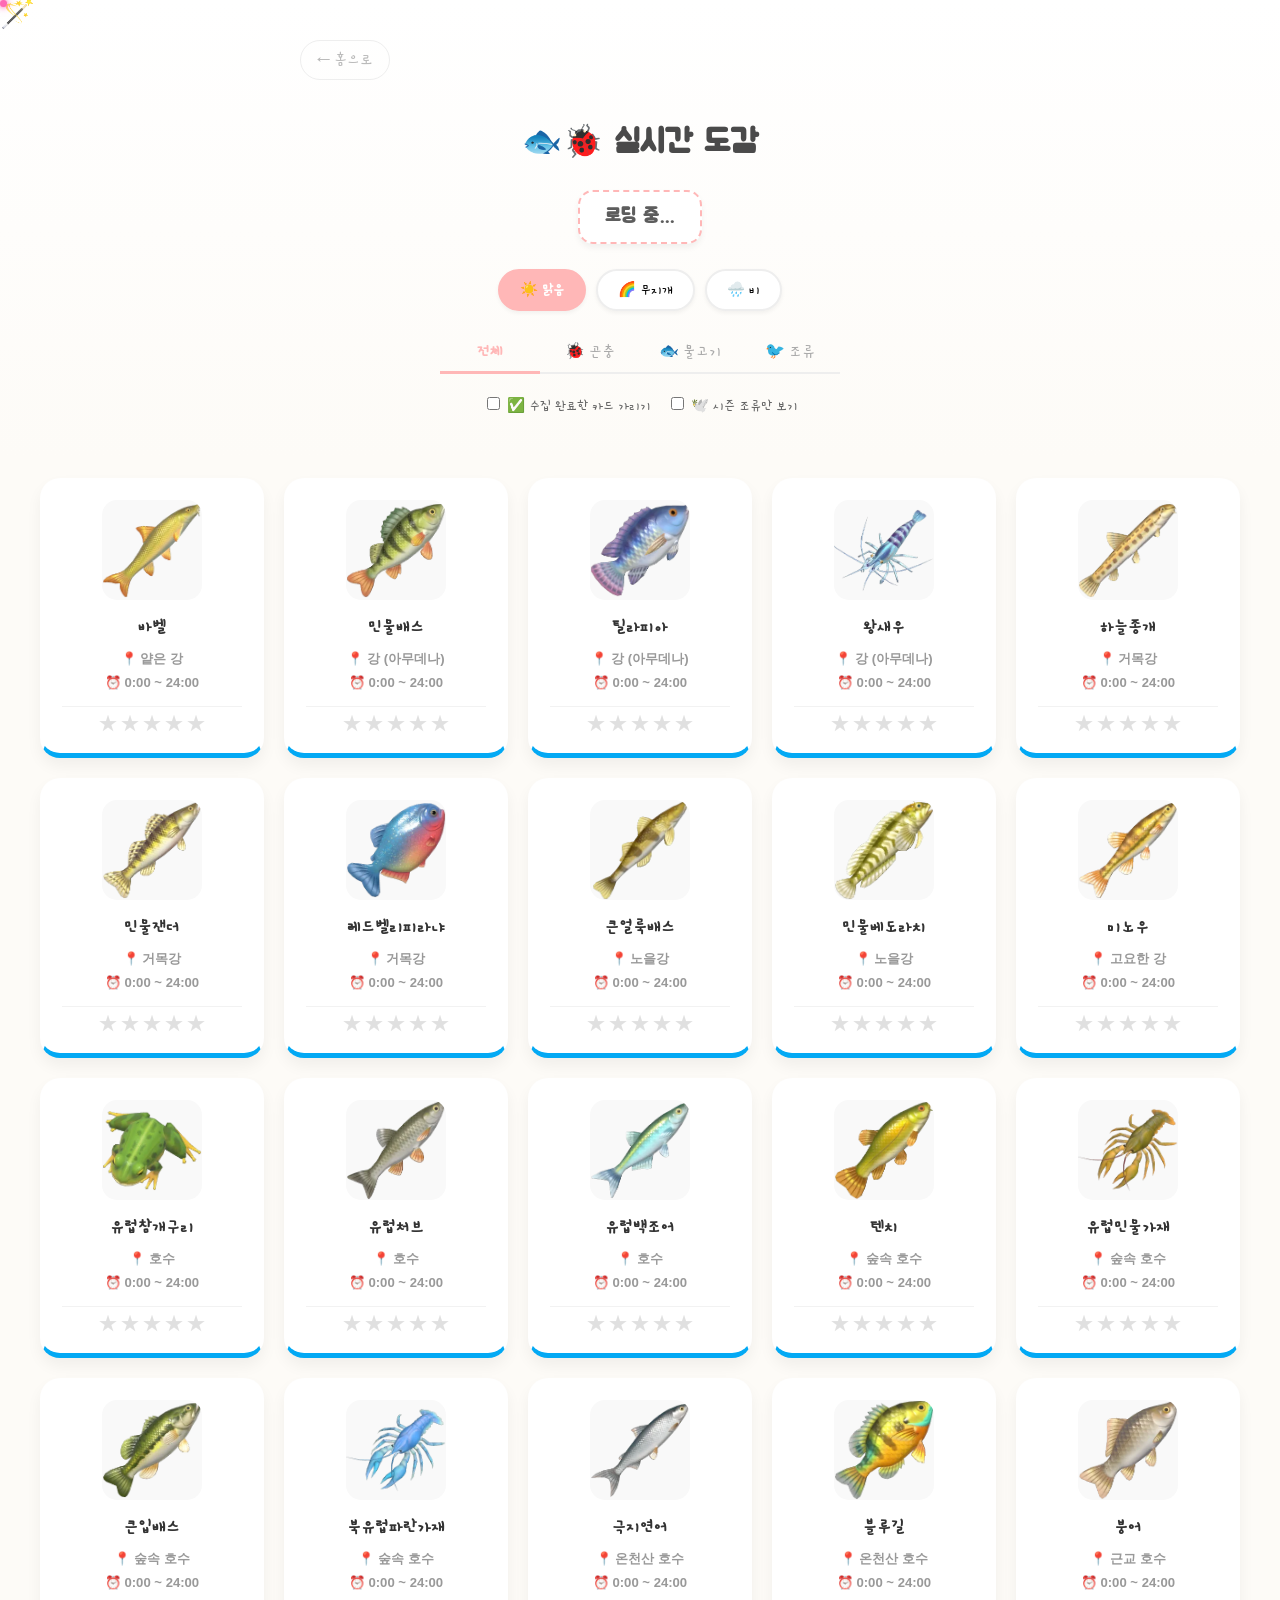
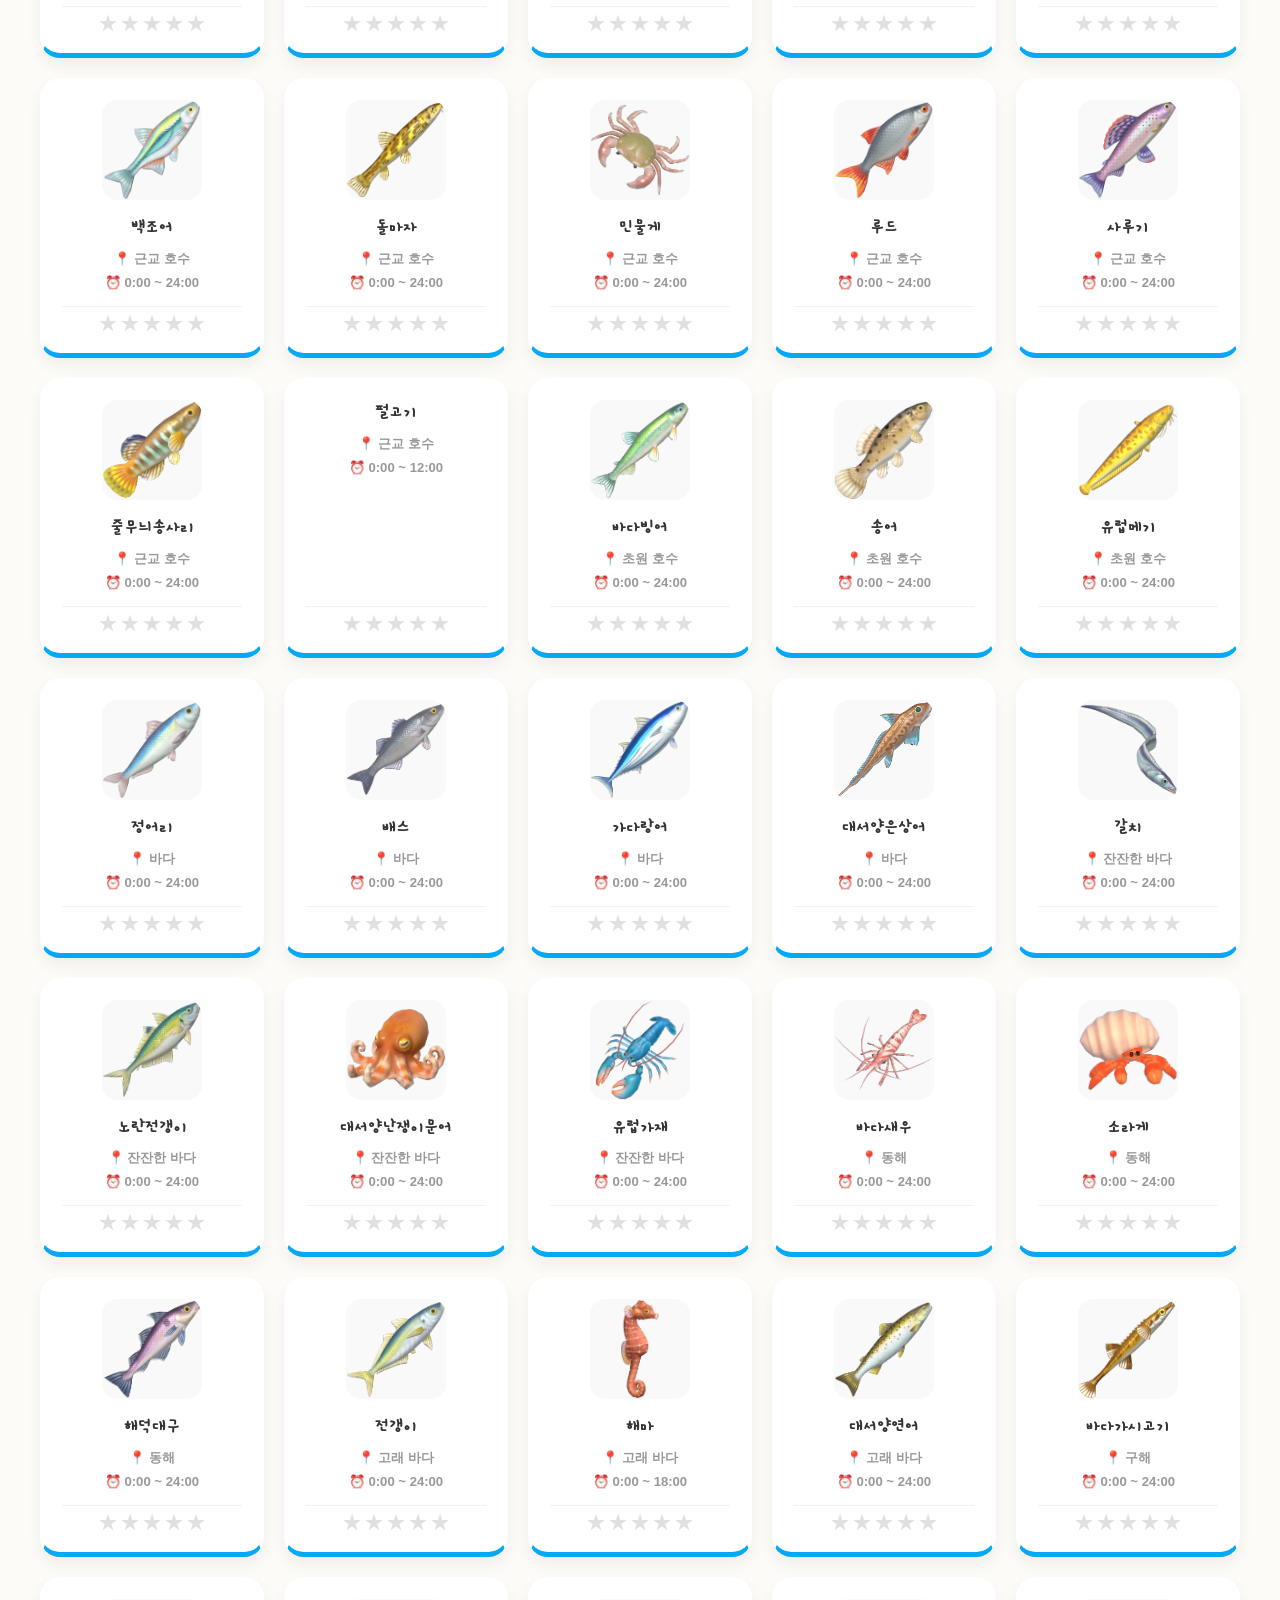
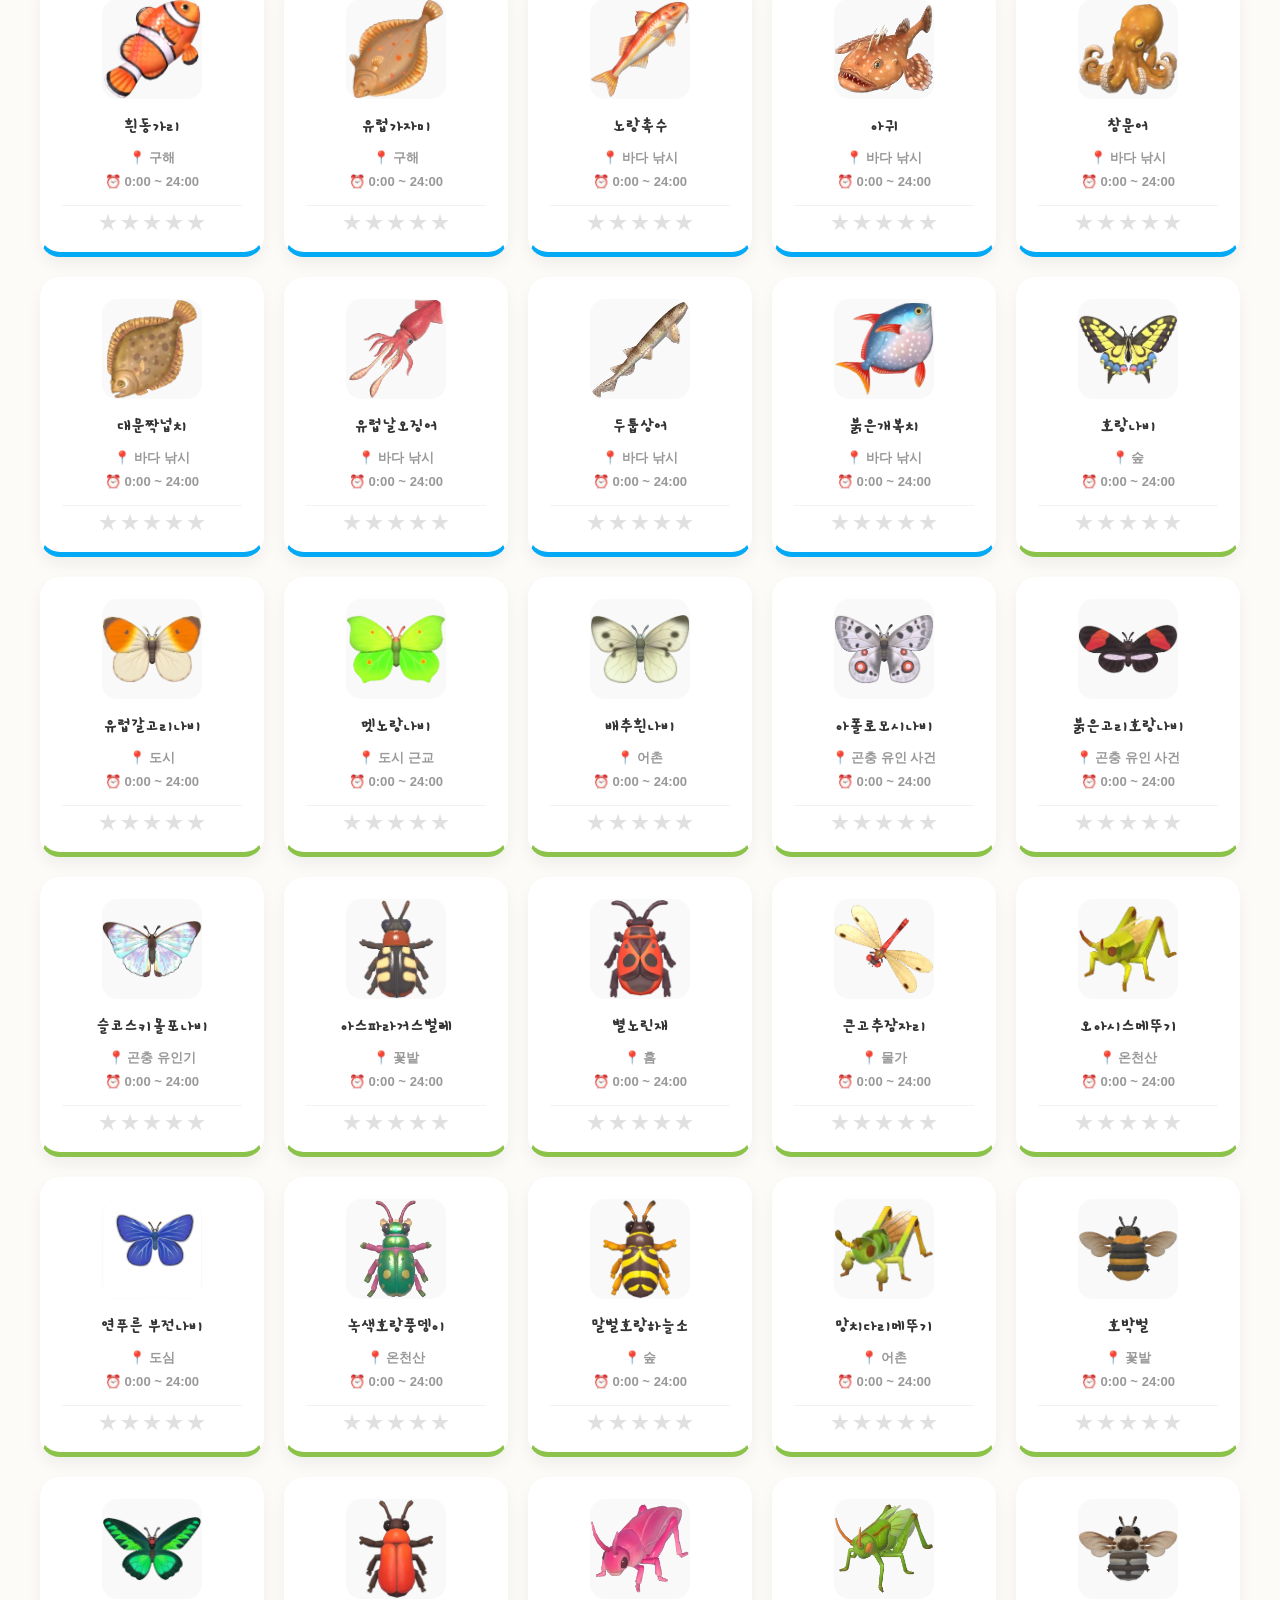
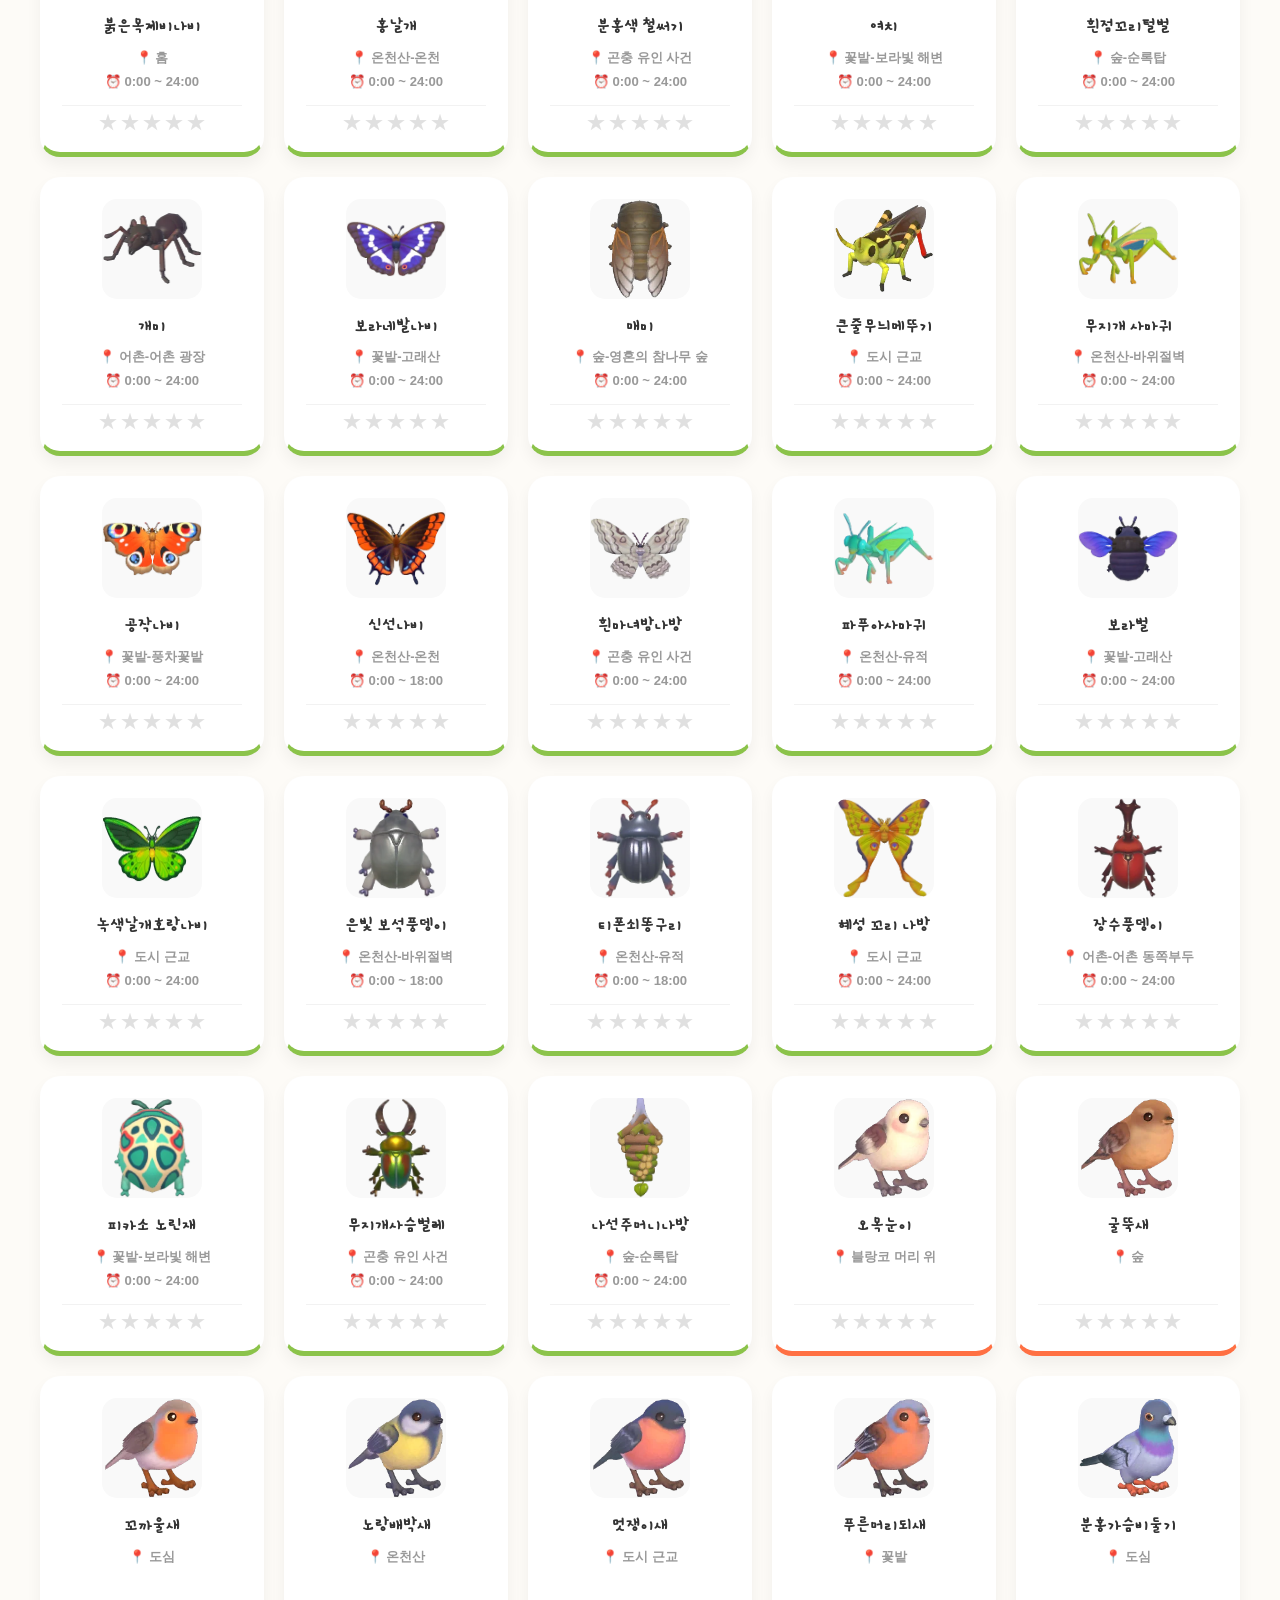
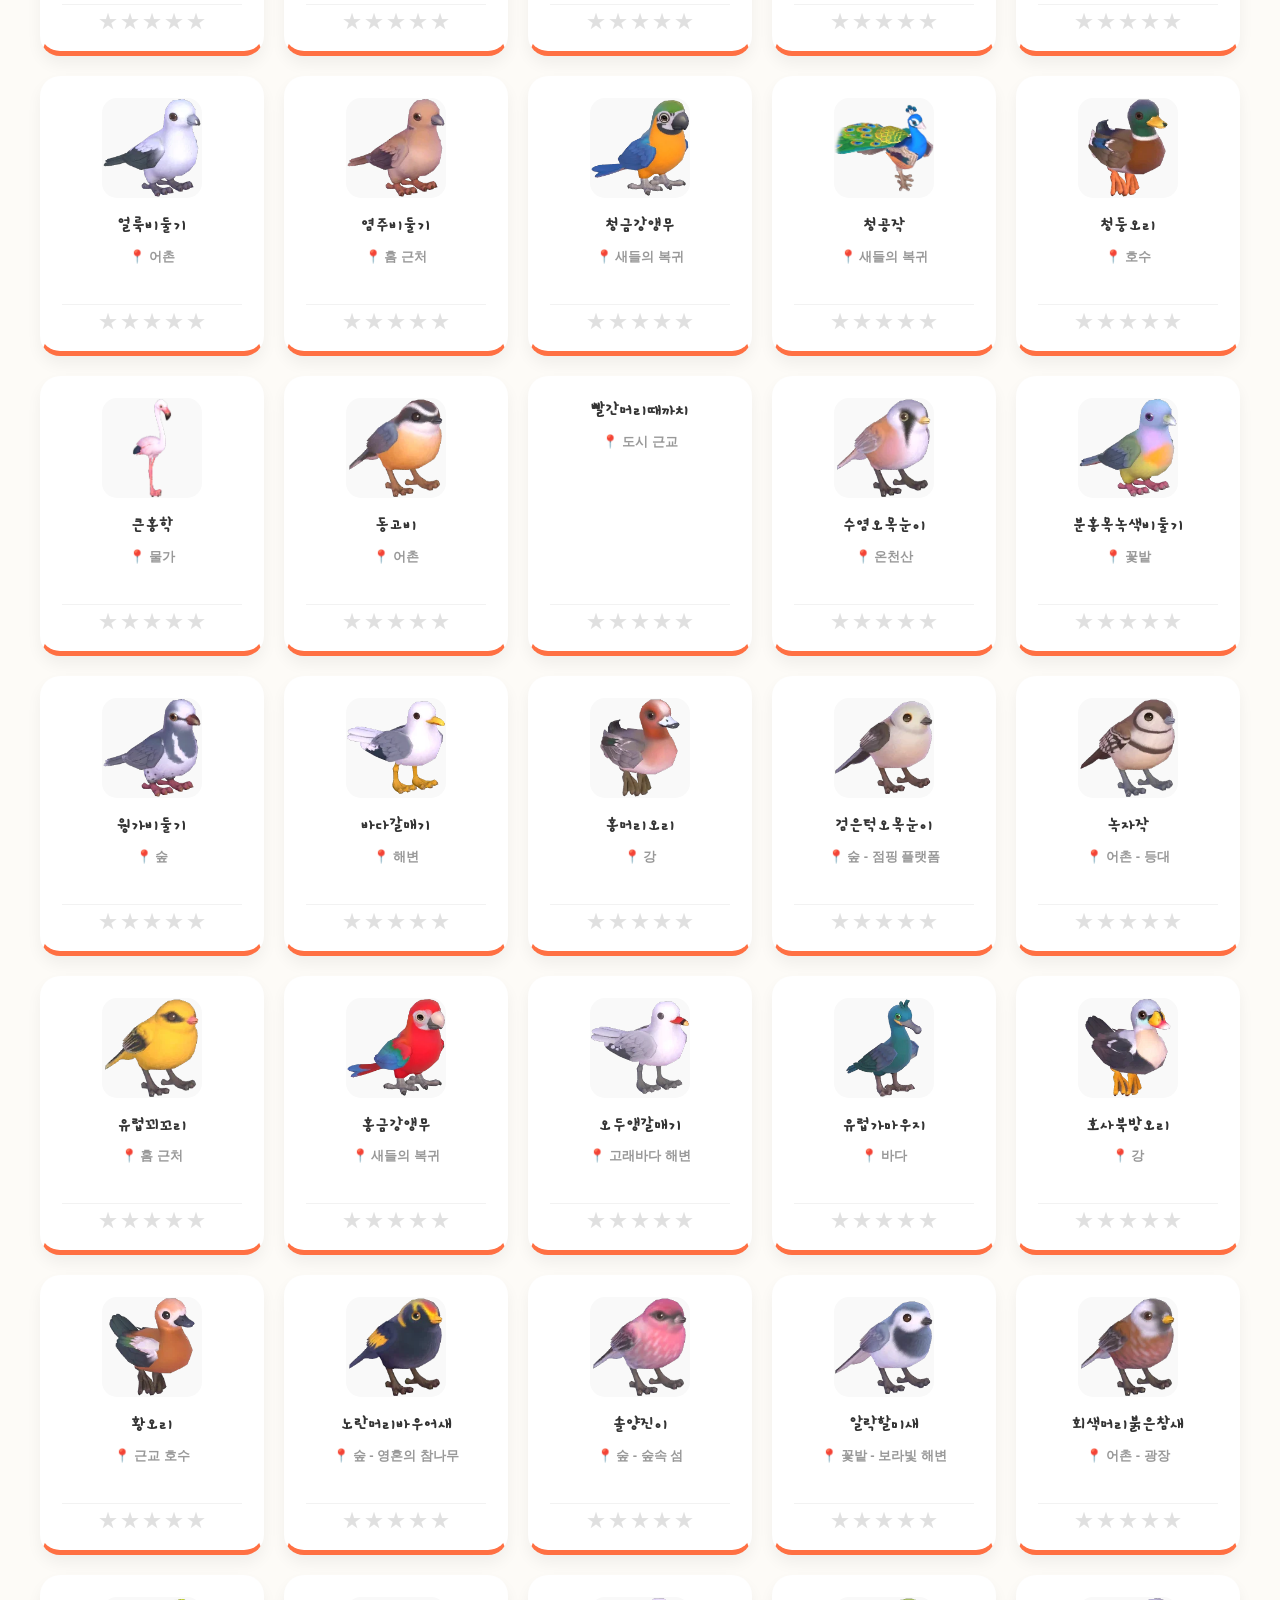
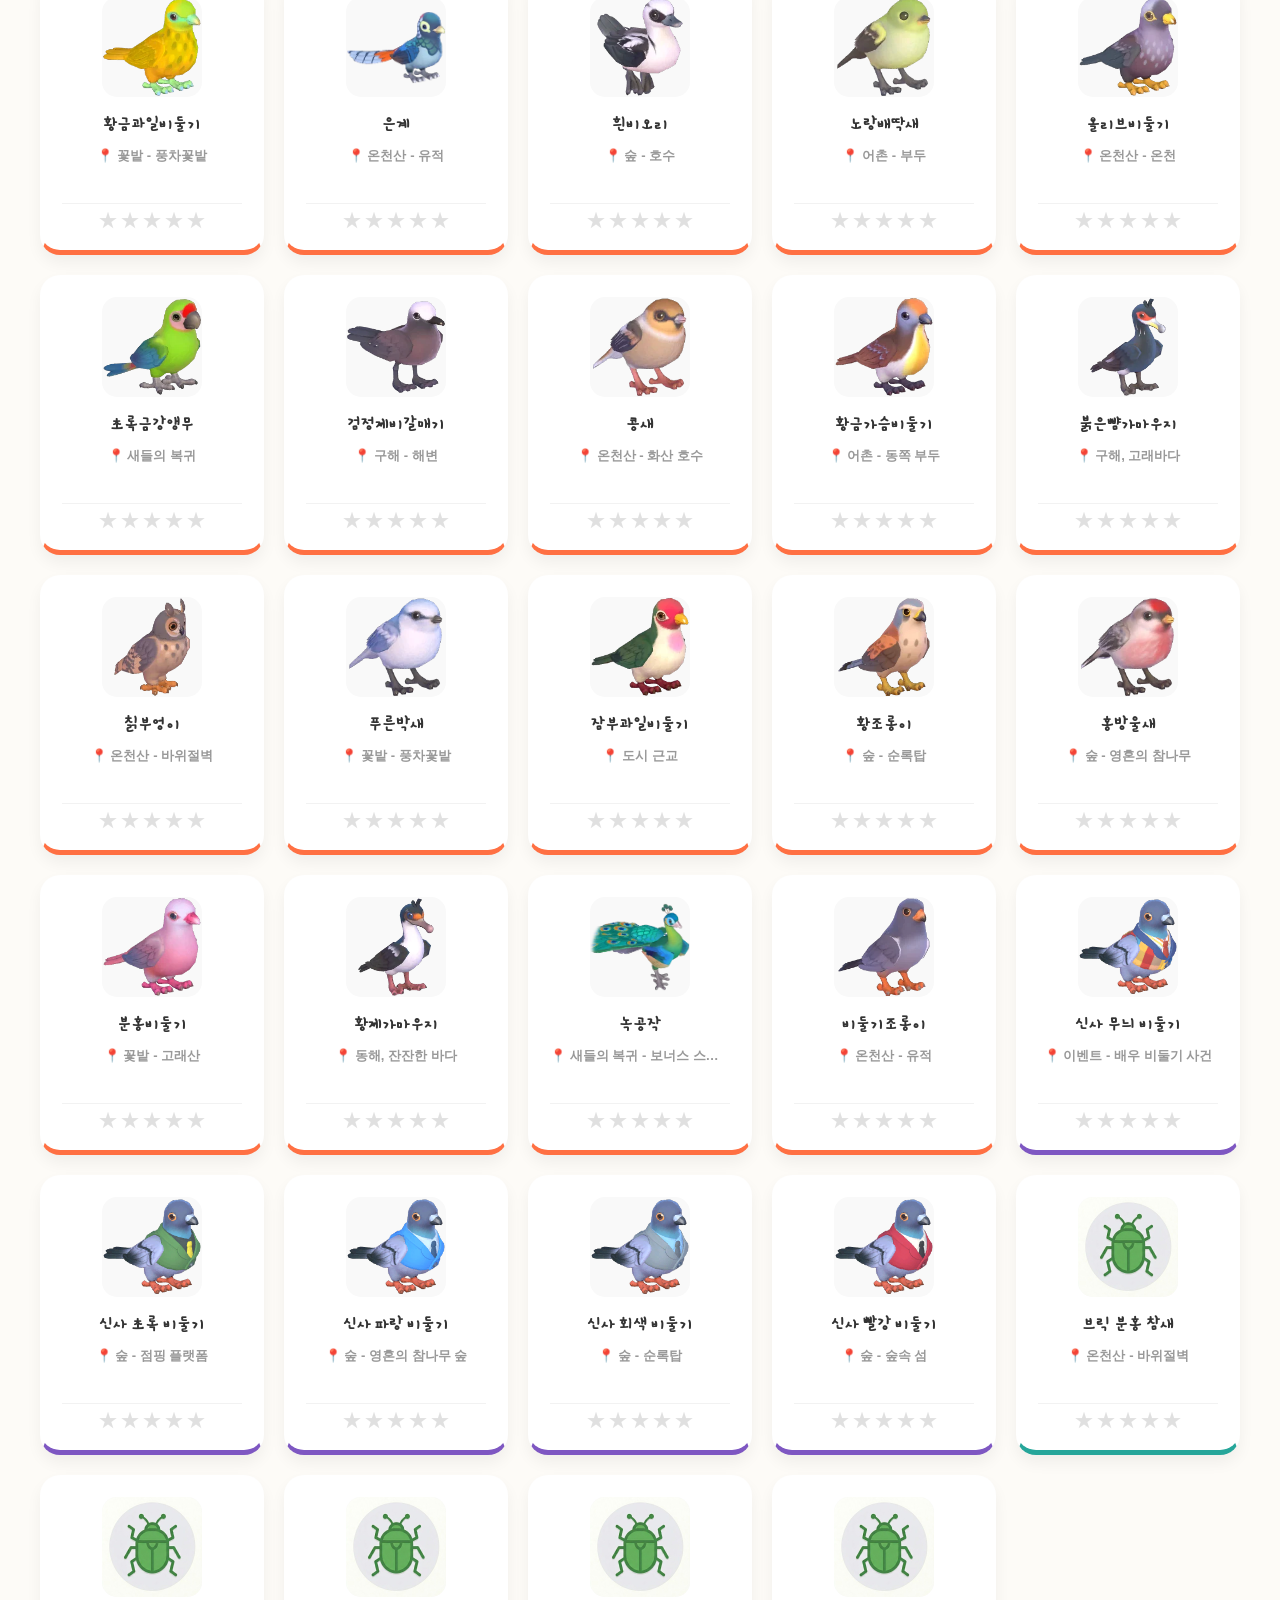
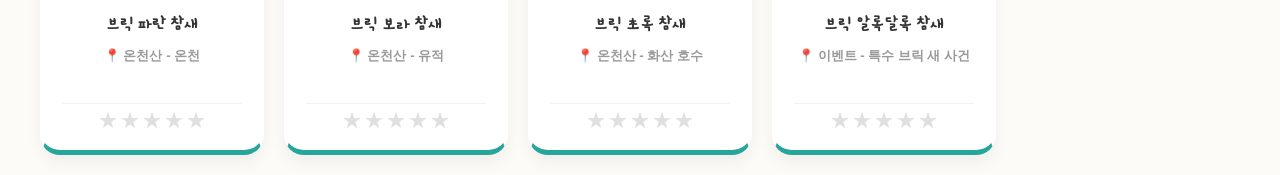
==== commit 2ffe649e: "신사·브릭 시리즈를 조류 카테고리에 통합, 시즌 조류만 보기 체크박스 추가 Co-Authored-By: Claude Sonnet 4.6 <noreply@anthropic.com>" ====
--- a/encyclopedia.html
+++ b/encyclopedia.html
@@ -40,14 +40,16 @@
                 <button class="cat-btn" data-type="insect" onclick="setCategory('insect')">🐞 곤충</button>
                 <button class="cat-btn" data-type="fish" onclick="setCategory('fish')">🐟 물고기</button>
                 <button class="cat-btn" data-type="bird" onclick="setCategory('bird')">🐦 조류</button>
-                <button class="cat-btn" data-type="bird_shinsa" onclick="setCategory('bird_shinsa')">🕊️ 신사 시리즈</button>
-                <button class="cat-btn" data-type="bird_brick" onclick="setCategory('bird_brick')">🎮 브릭 시리즈</button>
             </div>
 
-            <div class="hide-settings" style="margin-top: 15px; text-align: center;">
+            <div class="hide-settings" style="margin-top: 15px; text-align: center; display: flex; justify-content: center; gap: 16px; flex-wrap: wrap;">
                 <label style="cursor: pointer; font-size: 0.9rem; color: #666;">
                     <input type="checkbox" id="hide-checked-checkbox" onchange="toggleHideChecked(this.checked)">
                     ✅ 수집 완료한 카드 가리기
+                </label>
+                <label style="cursor: pointer; font-size: 0.9rem; color: #666;">
+                    <input type="checkbox" id="show-season-checkbox" onchange="toggleSeasonBird(this.checked)">
+                    🕊️ 시즌 조류만 보기
                 </label>
             </div>
         </div>
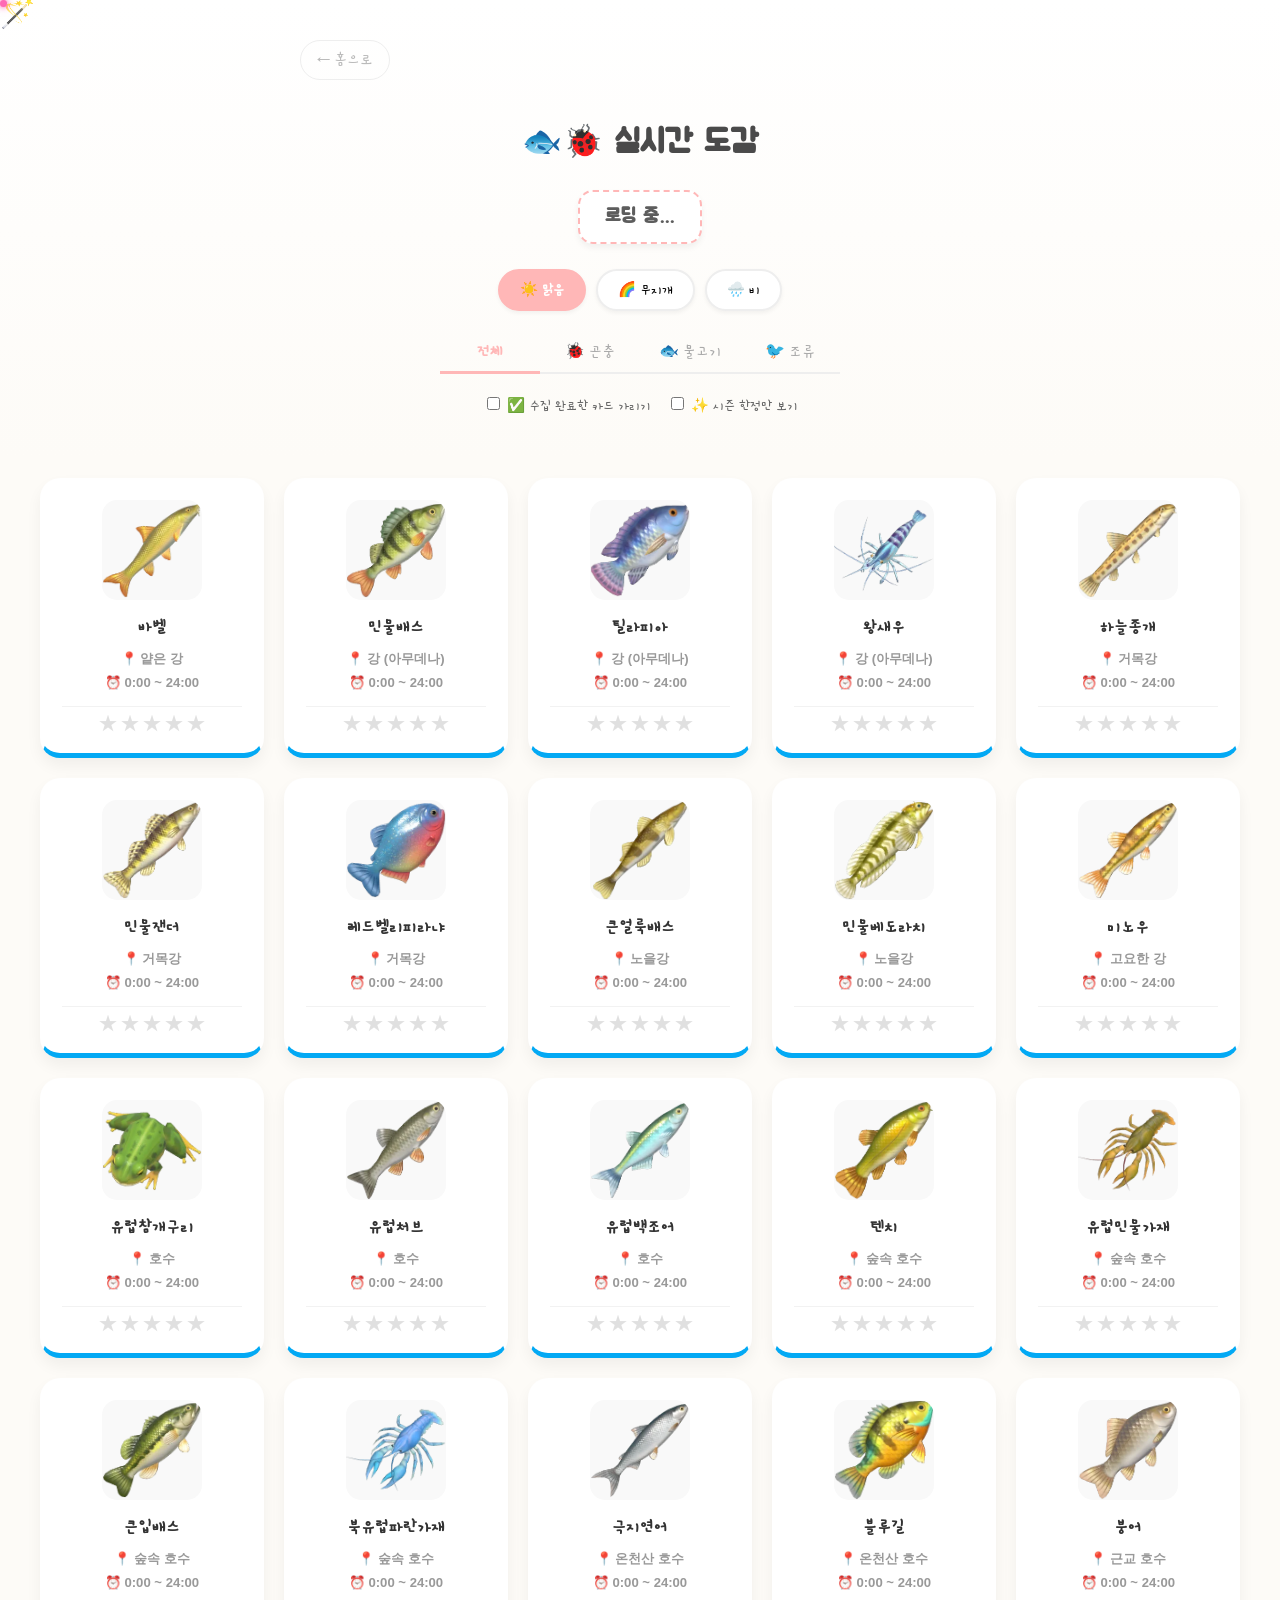
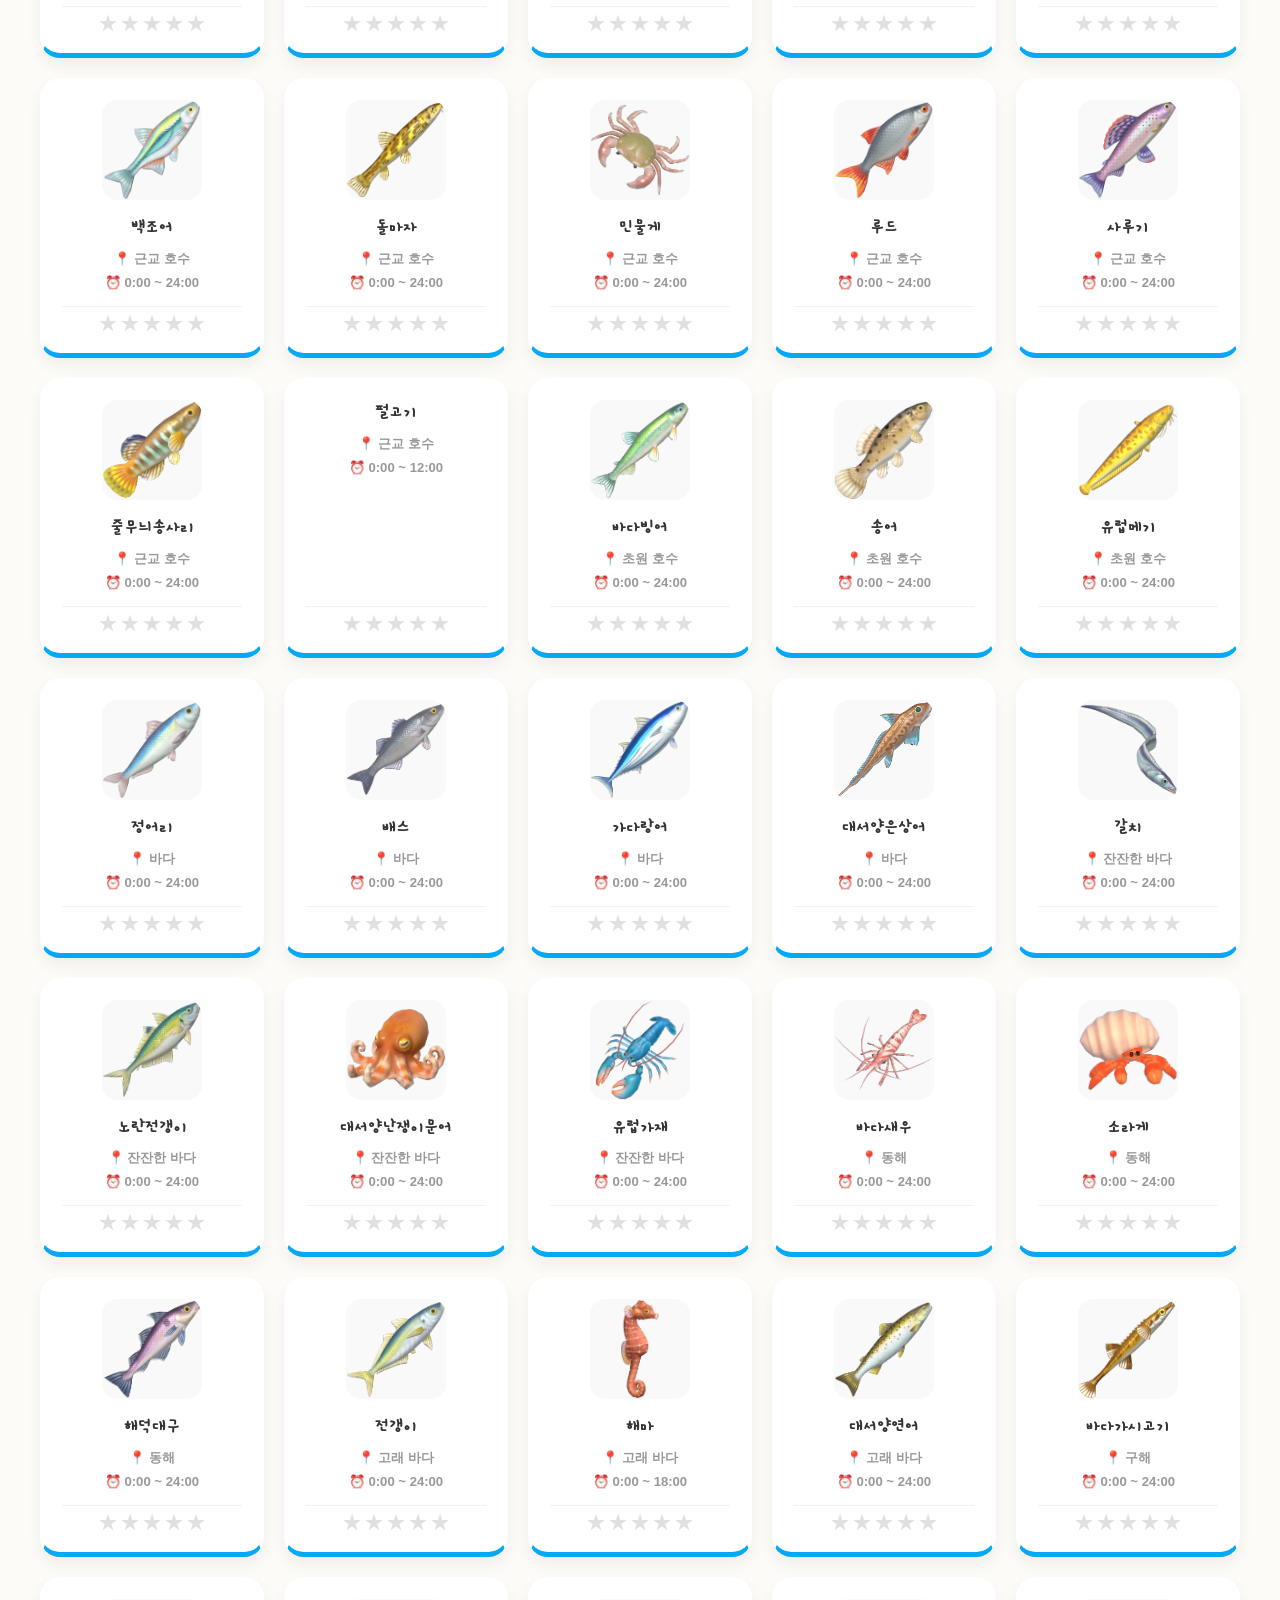
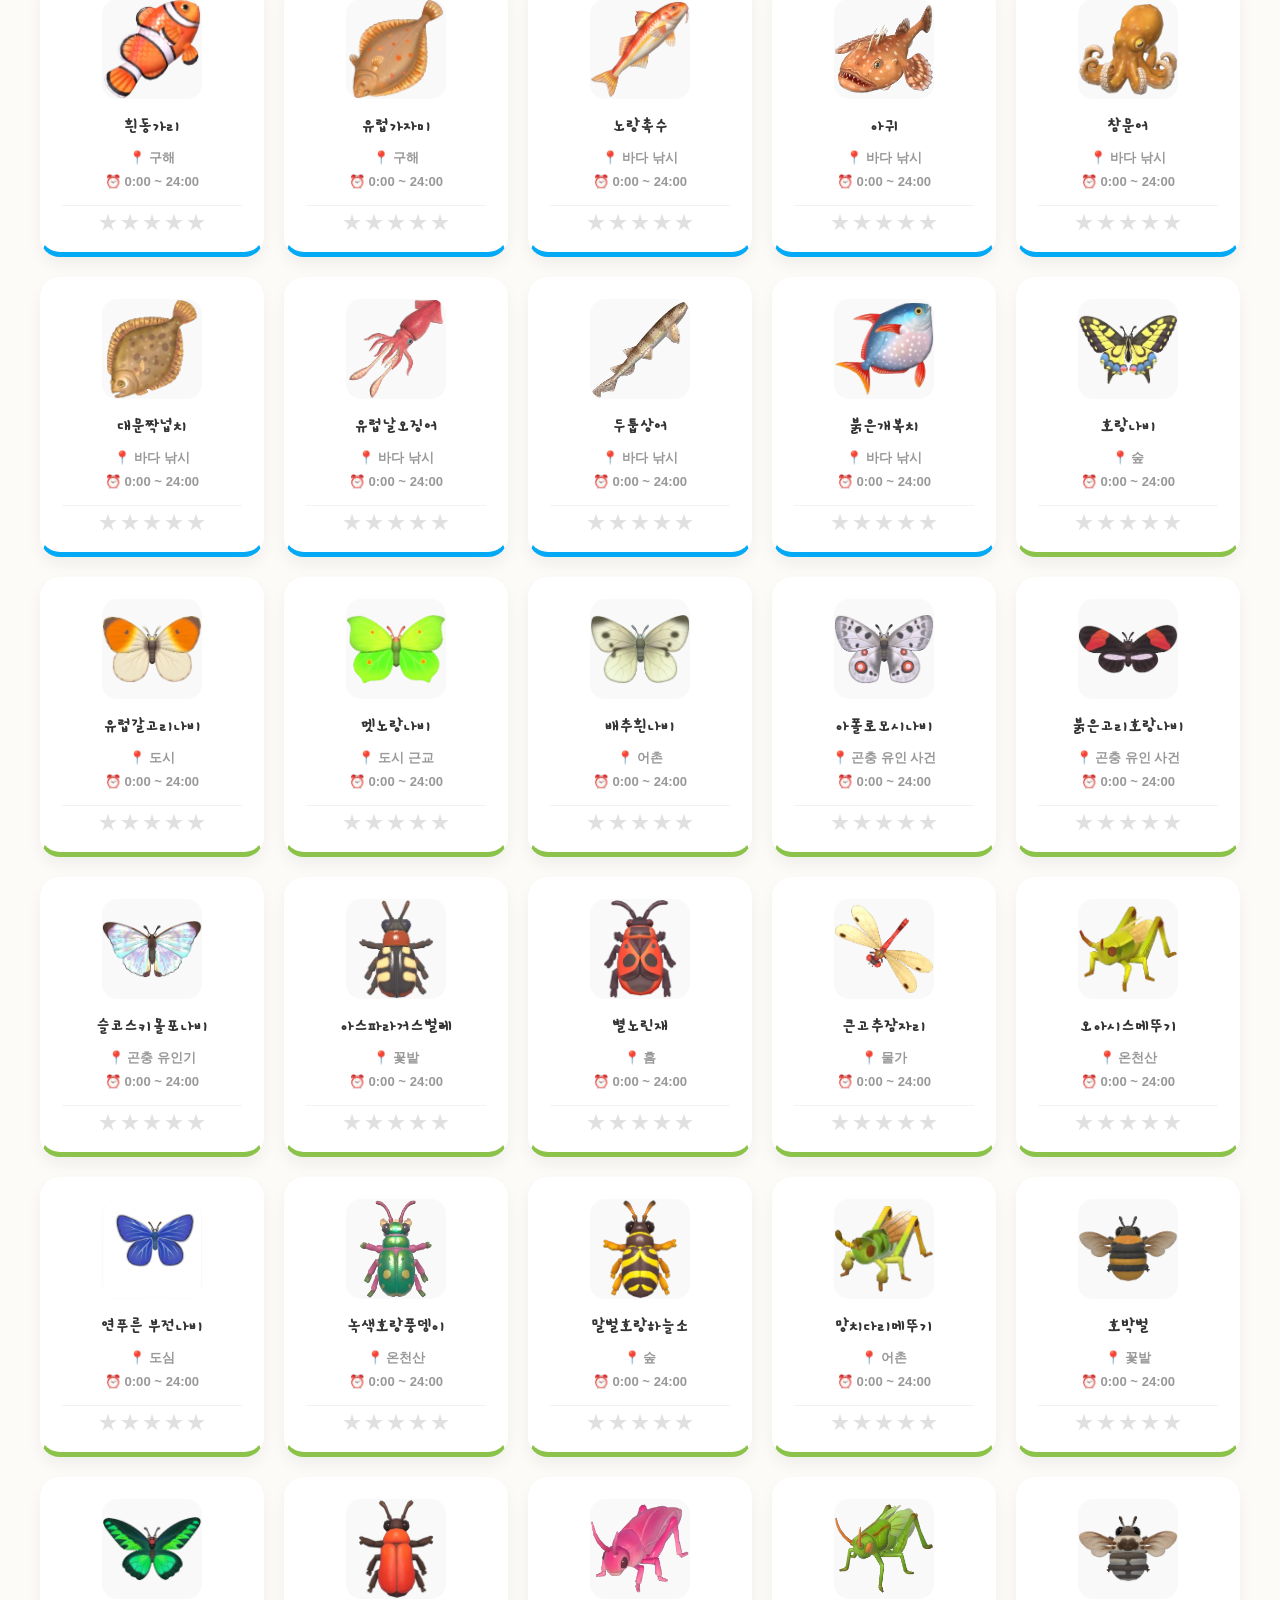
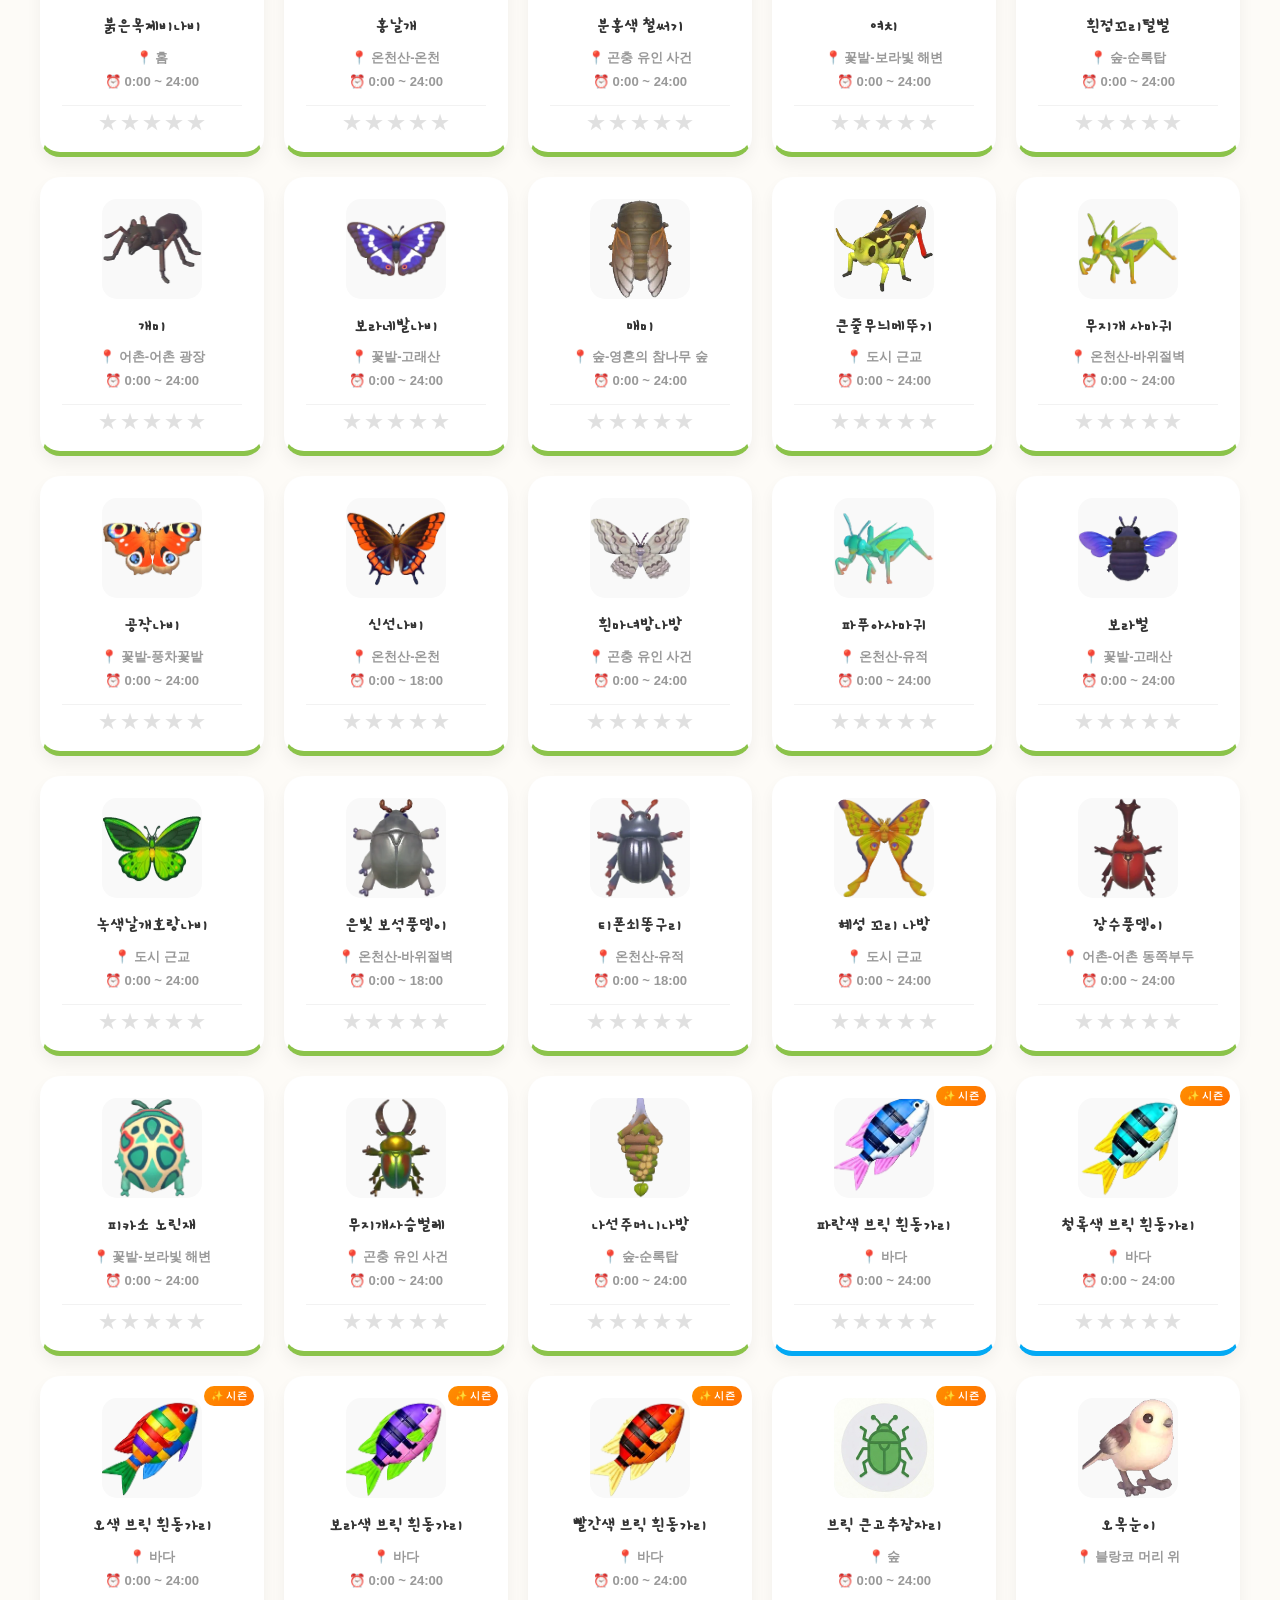
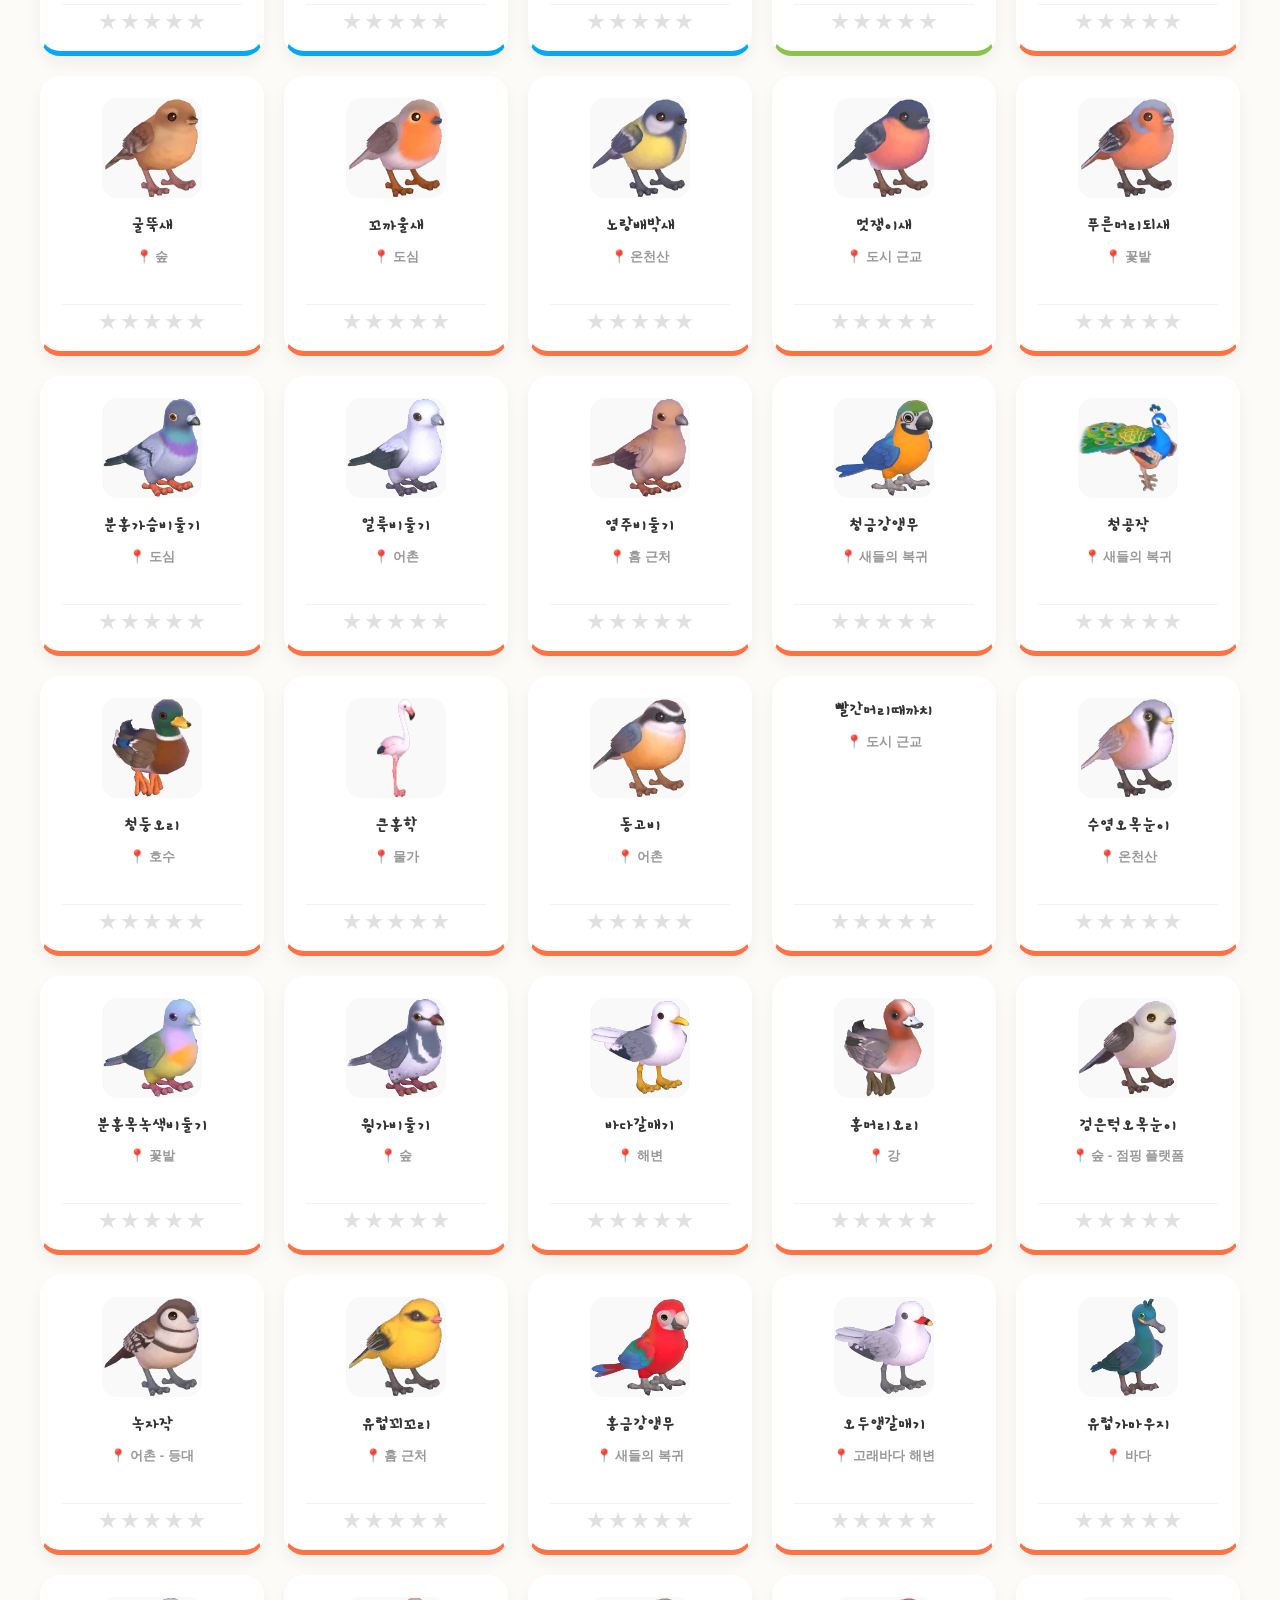
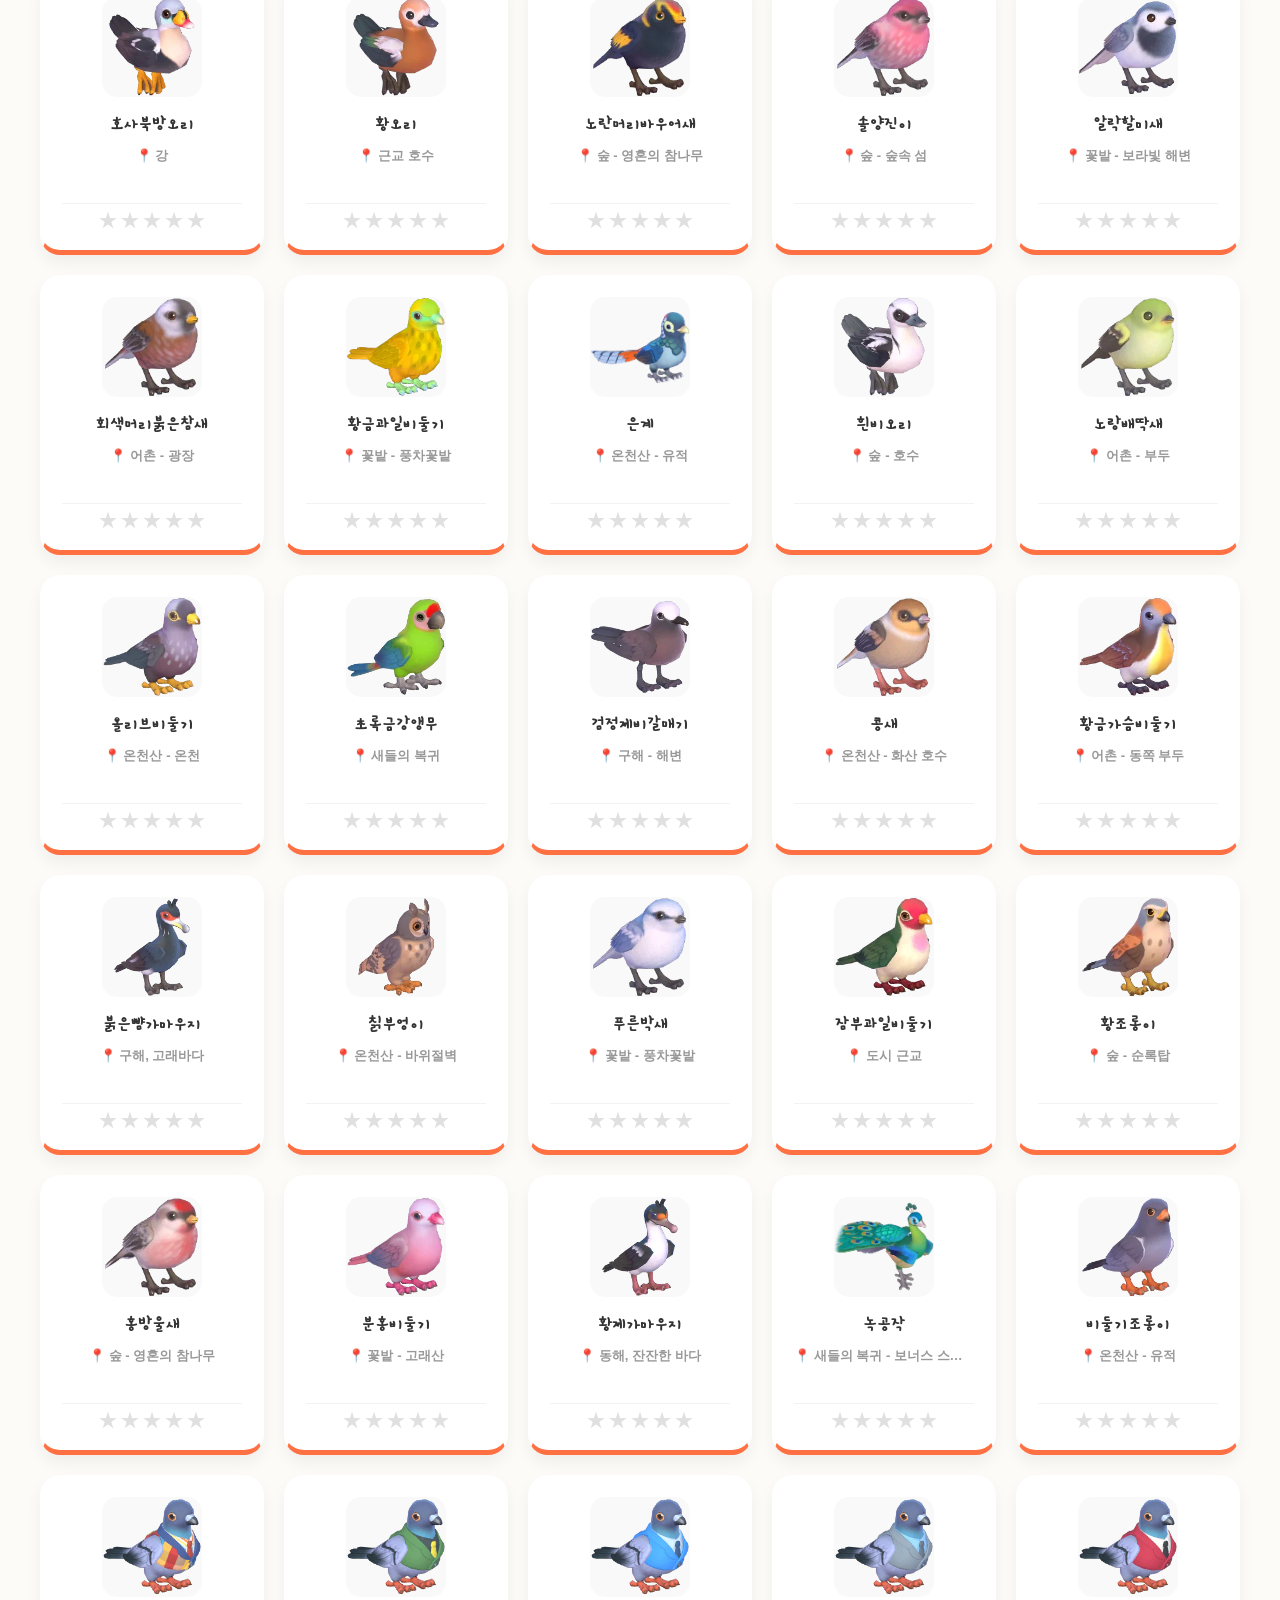
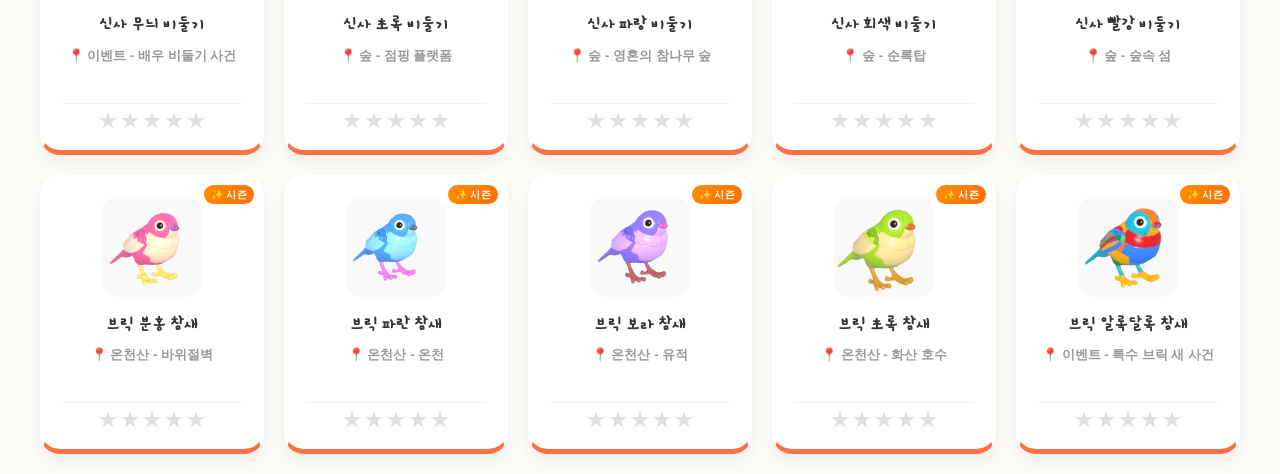
==== commit 1244780d: "시즌 아이템 season 필드 도입, 브릭 시리즈 통합 및 시즌 배지 추가 - bird_shinsa/bird_brick 타입 제거 → 모두 bird 타입으로 통합 - 브릭 시리즈에" ====
--- a/encyclopedia.html
+++ b/encyclopedia.html
@@ -48,8 +48,8 @@
                     ✅ 수집 완료한 카드 가리기
                 </label>
                 <label style="cursor: pointer; font-size: 0.9rem; color: #666;">
-                    <input type="checkbox" id="show-season-checkbox" onchange="toggleSeasonBird(this.checked)">
-                    🕊️ 시즌 조류만 보기
+                    <input type="checkbox" id="show-season-checkbox" onchange="toggleSeasonOnly(this.checked)">
+                    ✨ 시즌 한정만 보기
                 </label>
             </div>
         </div>
--- a/css/style.css
+++ b/css/style.css
@@ -162,8 +162,21 @@
 .card.cat_food { border-bottom: 5px solid #ff9eb5; }
 .card.dog_food { border-bottom: 5px solid #ffb347; }
 .card.bird { border-bottom: 5px solid #ff7043; }
-.card.bird_shinsa { border-bottom: 5px solid #7e57c2; }
-.card.bird_brick { border-bottom: 5px solid #26a69a; }
+
+.season-badge {
+    position: absolute;
+    top: 8px;
+    right: 8px;
+    background: linear-gradient(135deg, #ff8f00, #ff6d00);
+    color: white;
+    font-size: 0.62rem;
+    font-weight: bold;
+    padding: 2px 7px;
+    border-radius: 10px;
+    font-family: 'NanumSquareRound', sans-serif;
+    letter-spacing: 0.3px;
+    pointer-events: none;
+}
 
 .card img {
     width: 100px;
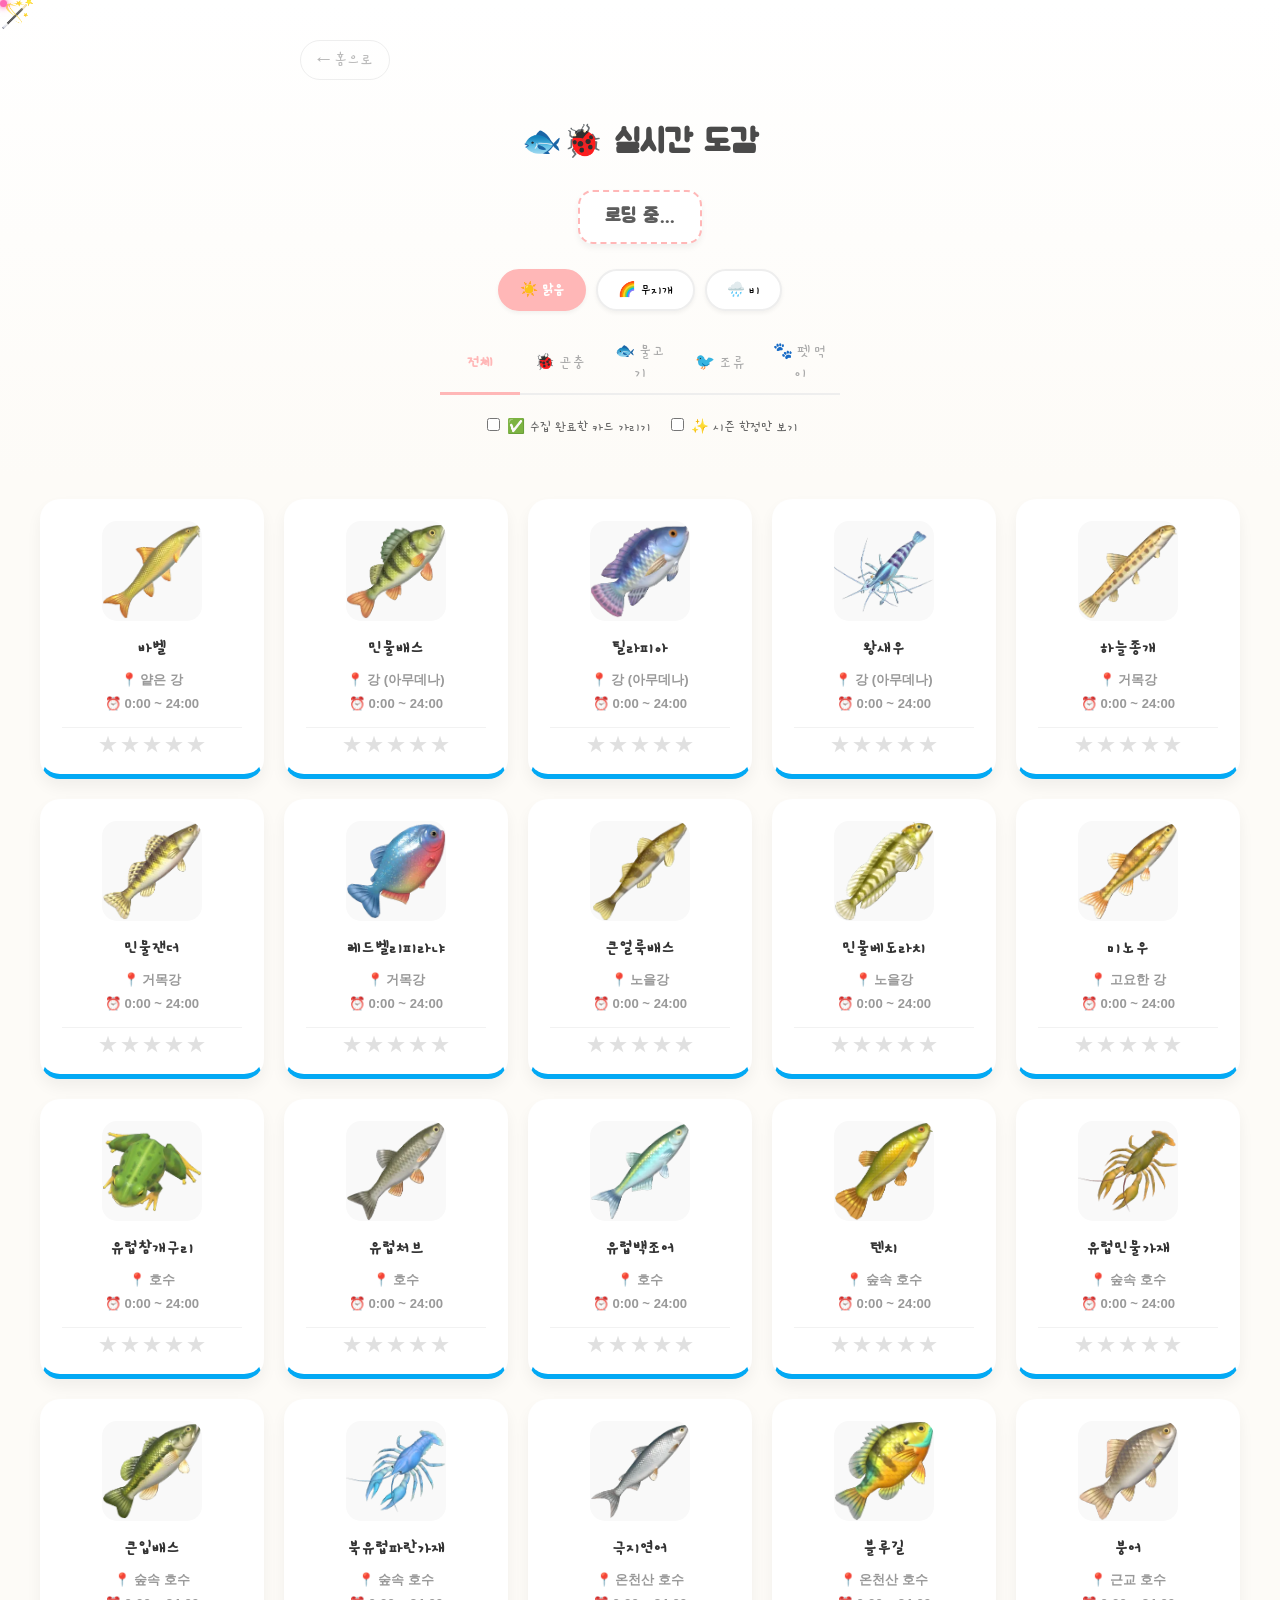
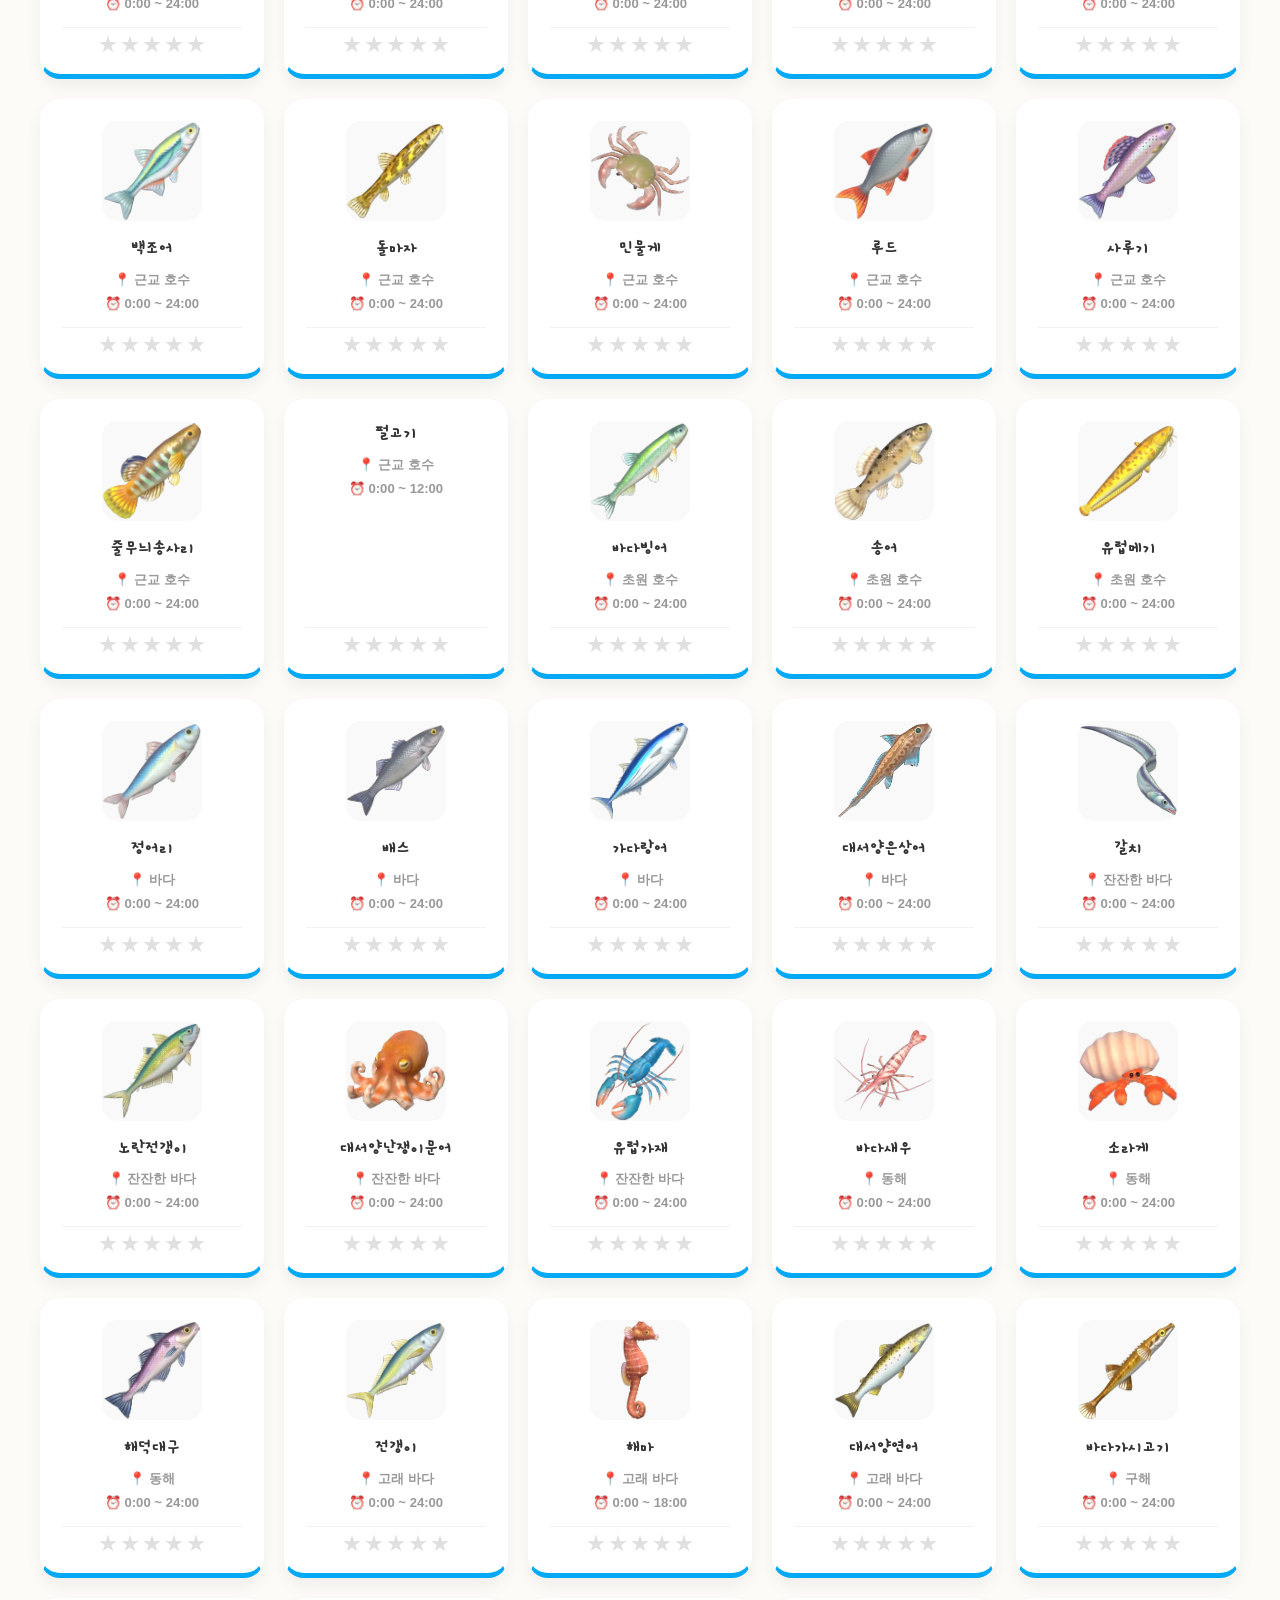
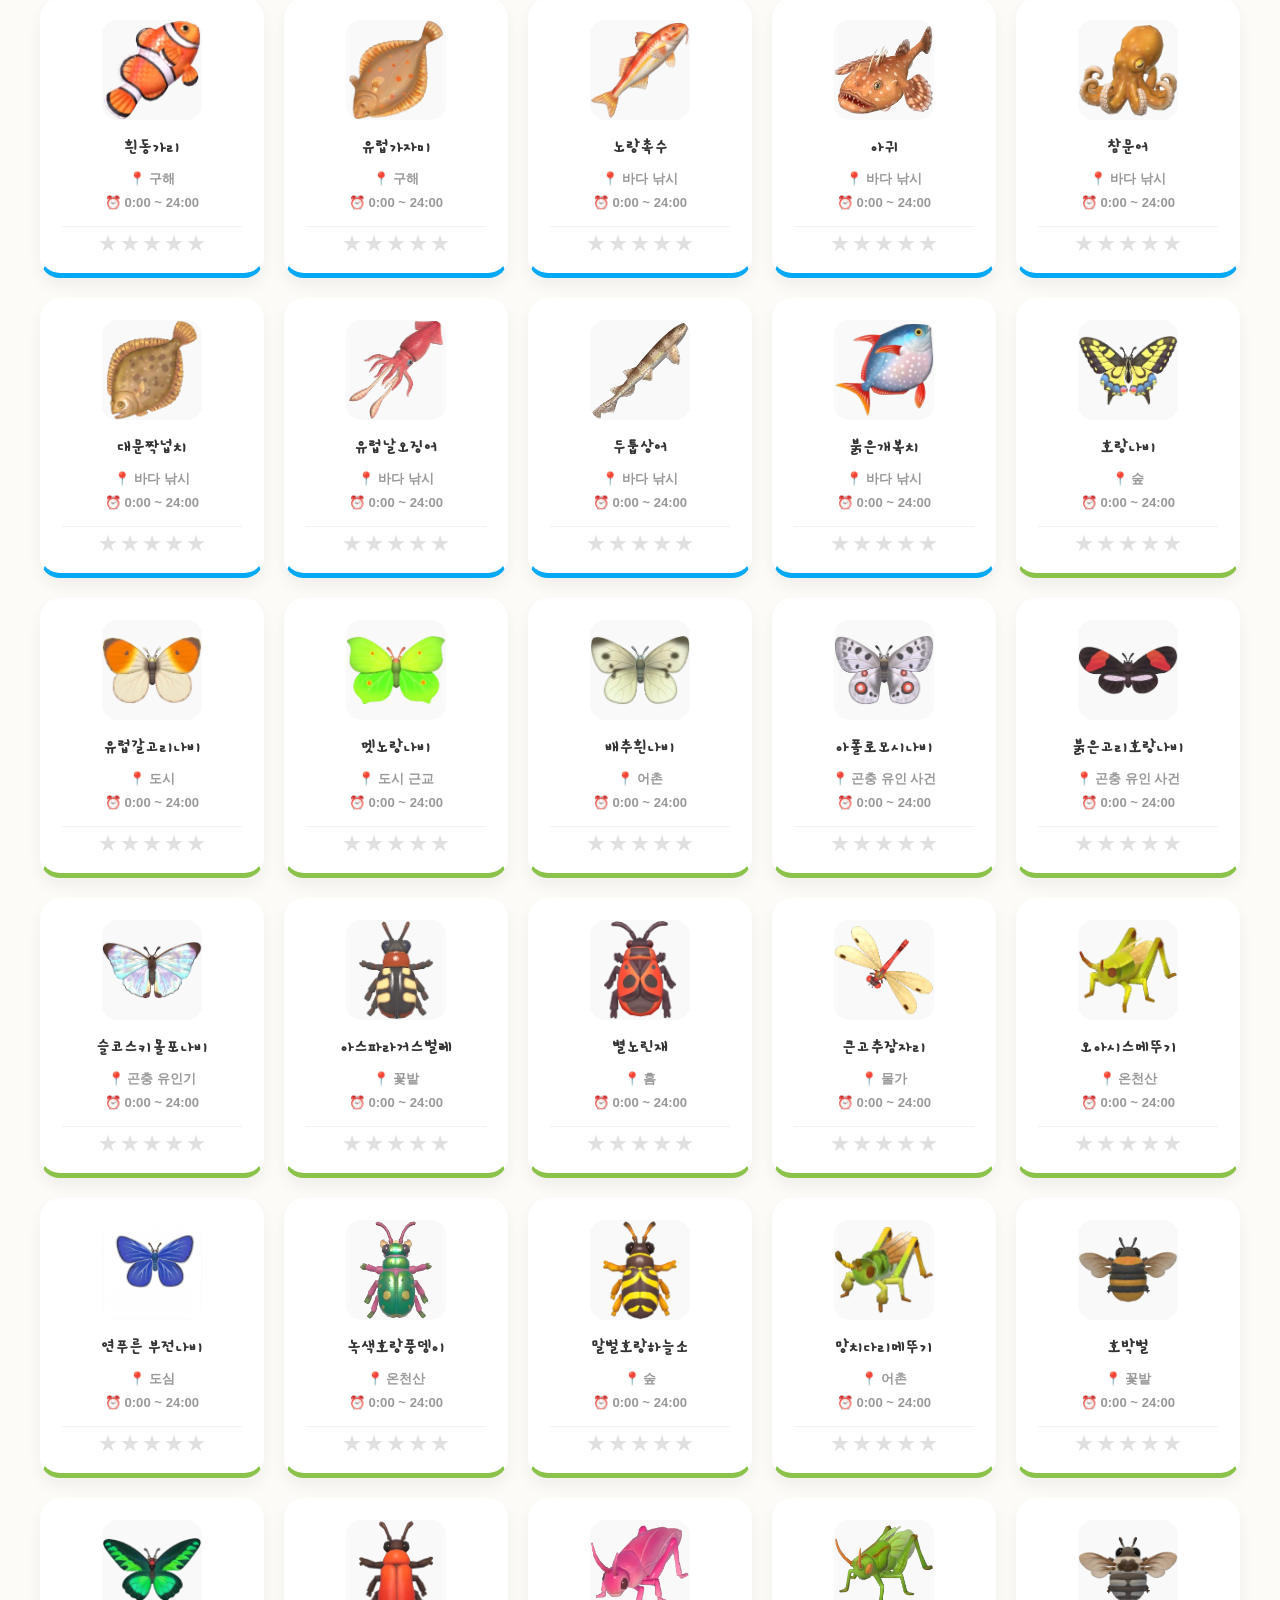
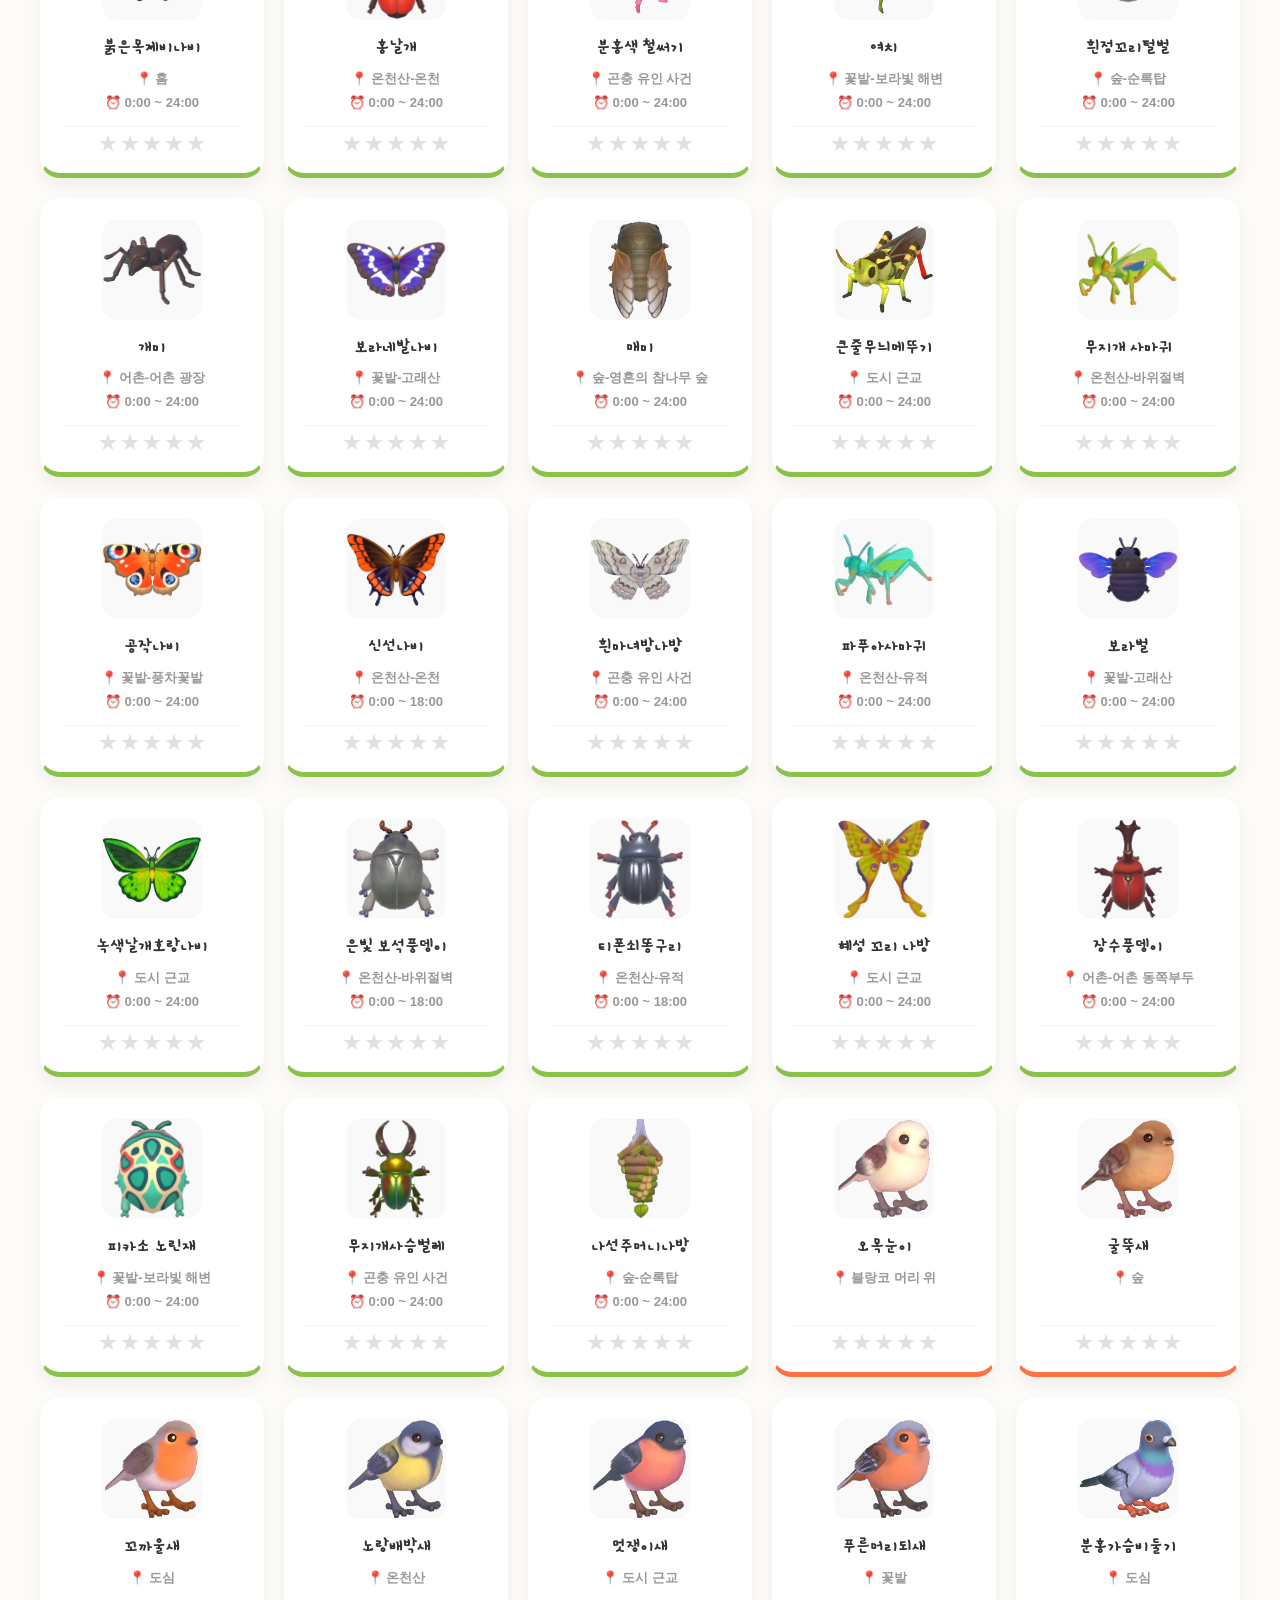
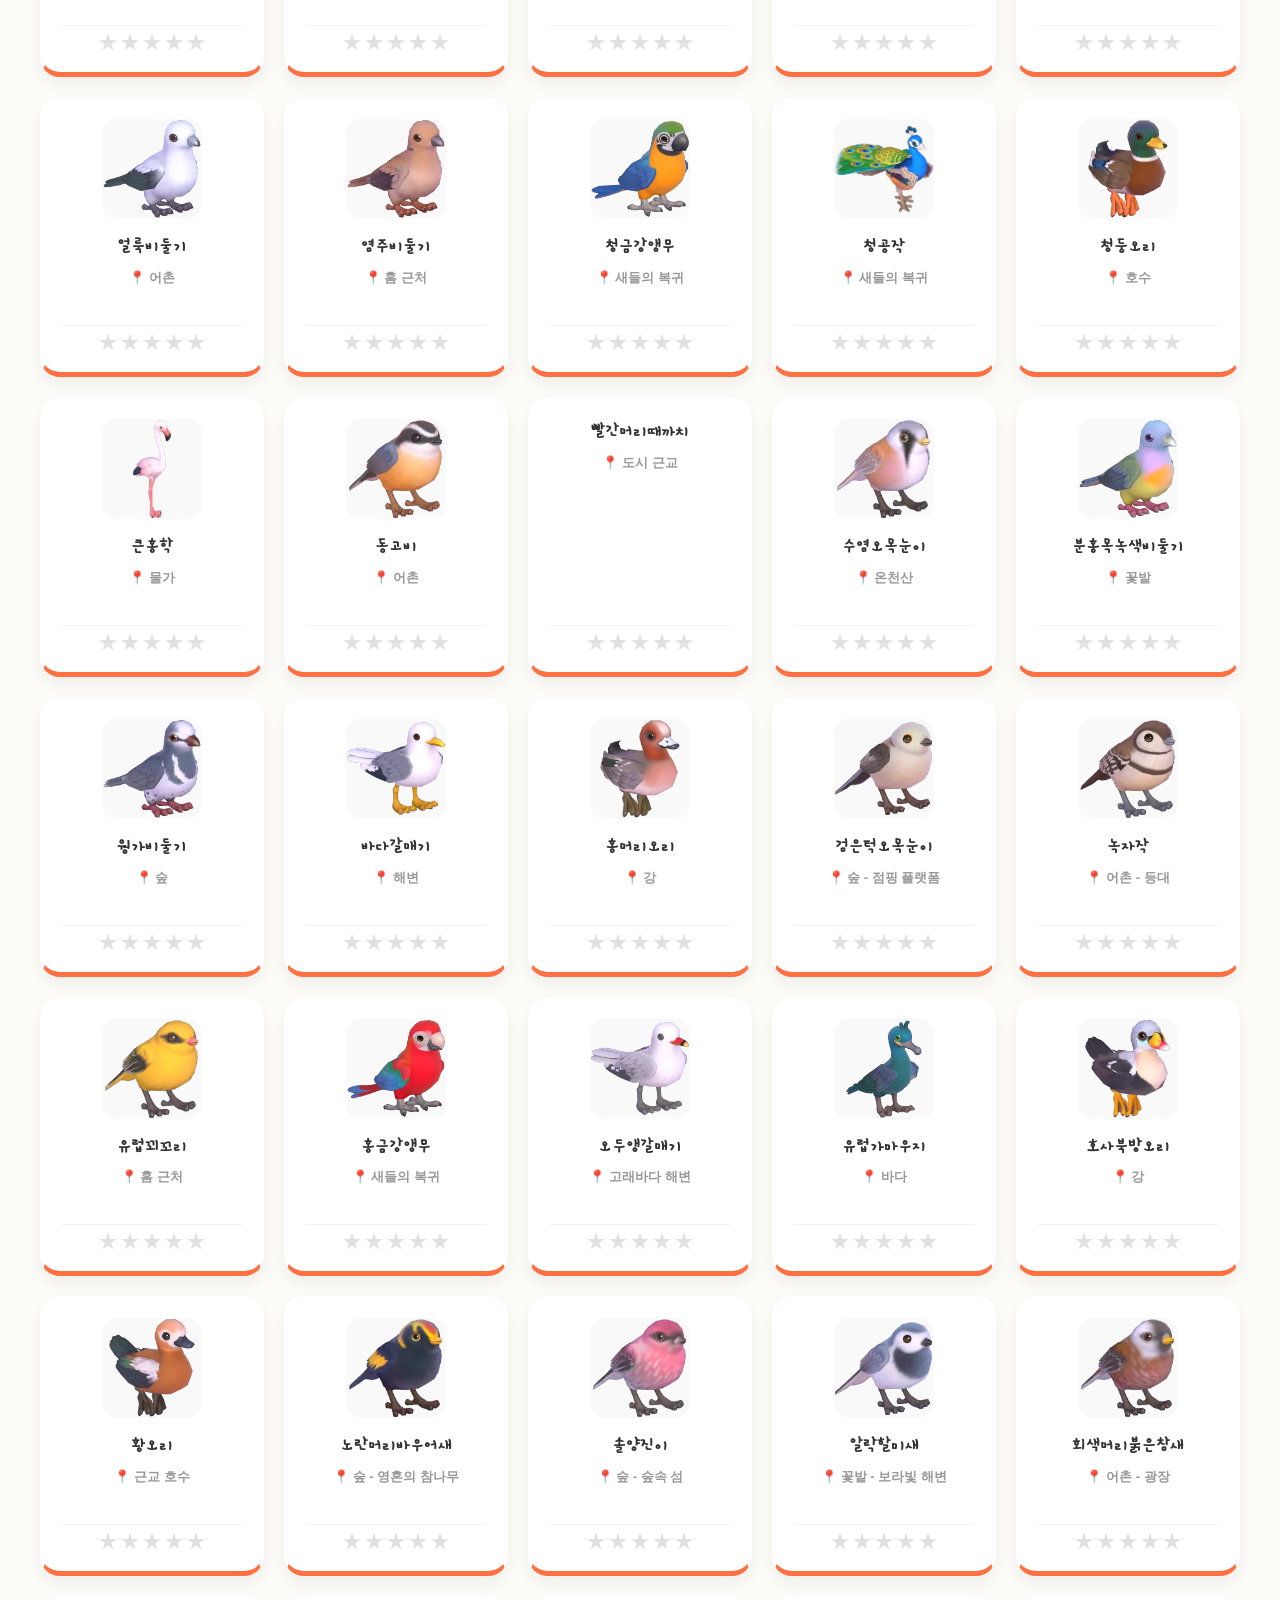
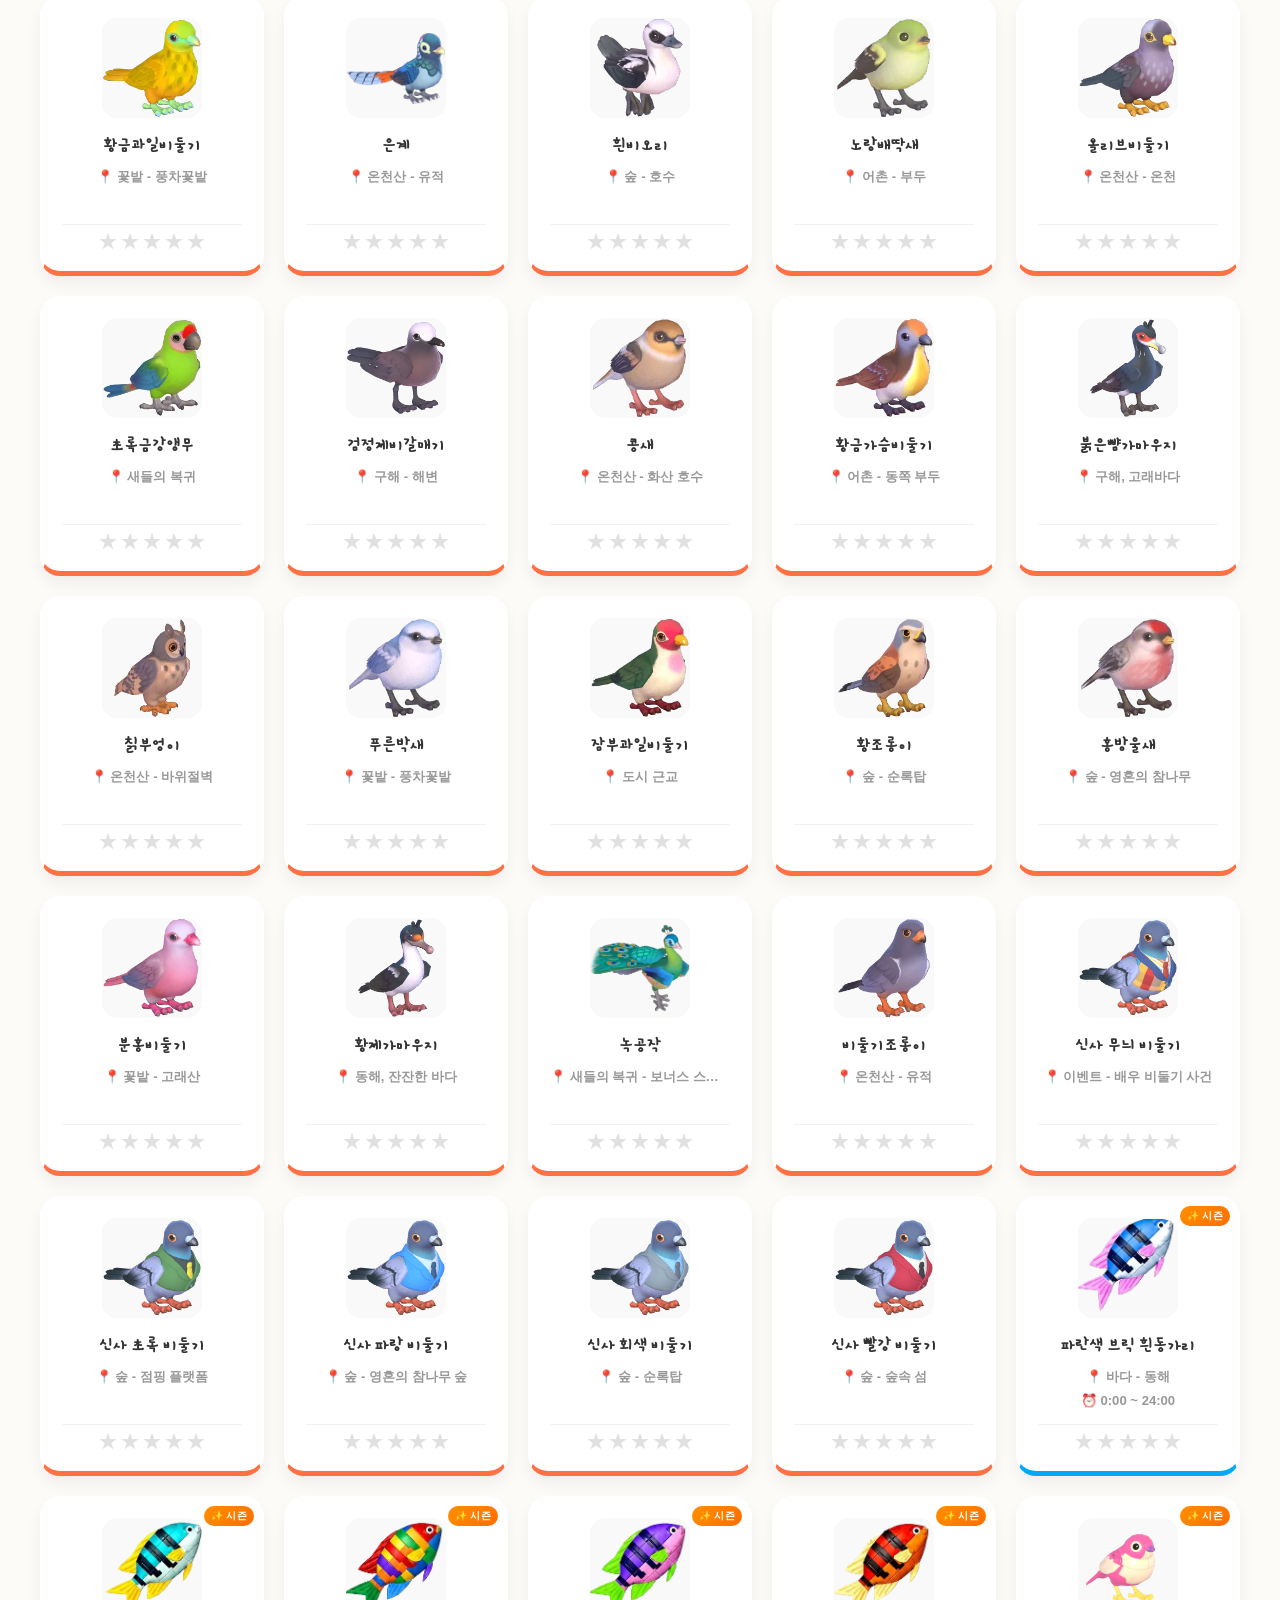
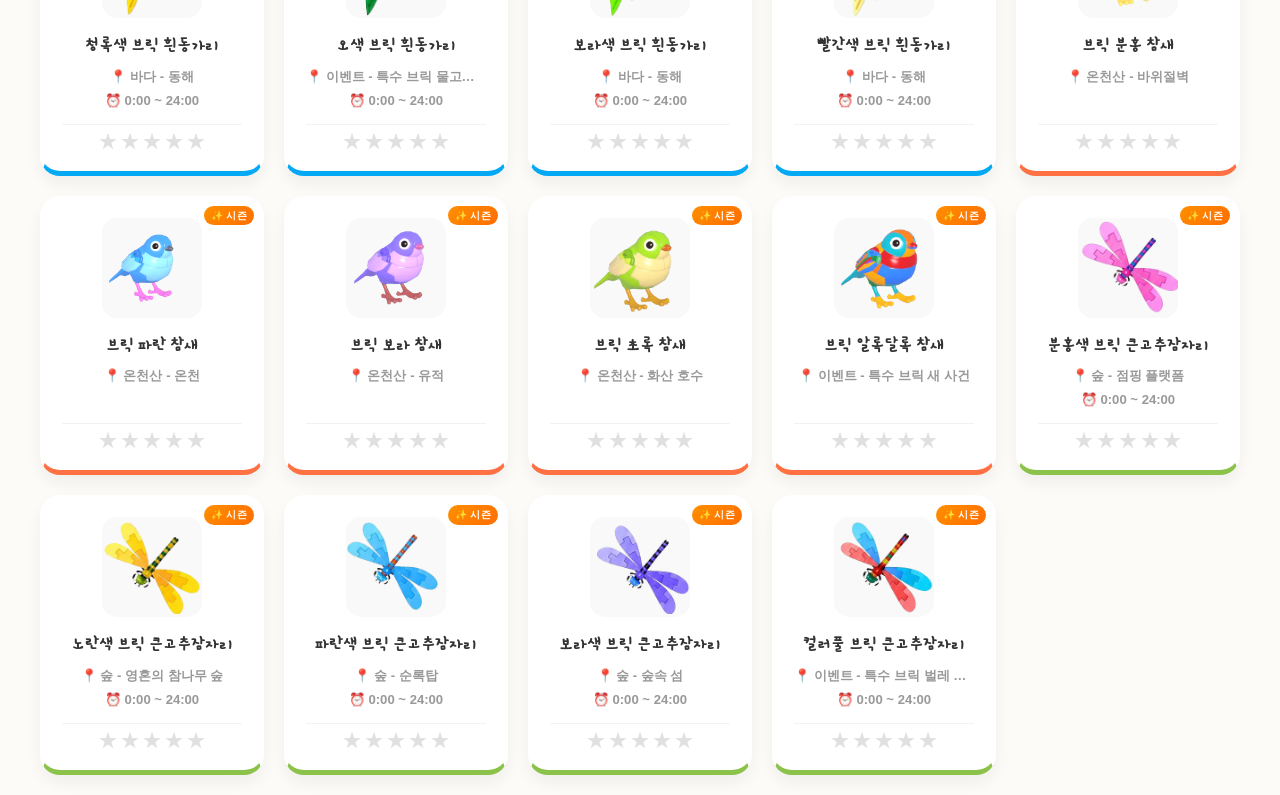
==== commit 67ee3ef7: "펫 먹이 카테고리 버튼 추가 - 고양이/강아지 선호음식 접근이 불가능했던 문제 수정 - 🐾 펫 먹이 버튼 추가, pet_food 선택 시 cat_food+dog_food 표시  C" ====
--- a/encyclopedia.html
+++ b/encyclopedia.html
@@ -40,6 +40,7 @@
                 <button class="cat-btn" data-type="insect" onclick="setCategory('insect')">🐞 곤충</button>
                 <button class="cat-btn" data-type="fish" onclick="setCategory('fish')">🐟 물고기</button>
                 <button class="cat-btn" data-type="bird" onclick="setCategory('bird')">🐦 조류</button>
+                <button class="cat-btn" data-type="pet_food" onclick="setCategory('pet_food')">🐾 펫 먹이</button>
             </div>
 
             <div class="hide-settings" style="margin-top: 15px; text-align: center; display: flex; justify-content: center; gap: 16px; flex-wrap: wrap;">
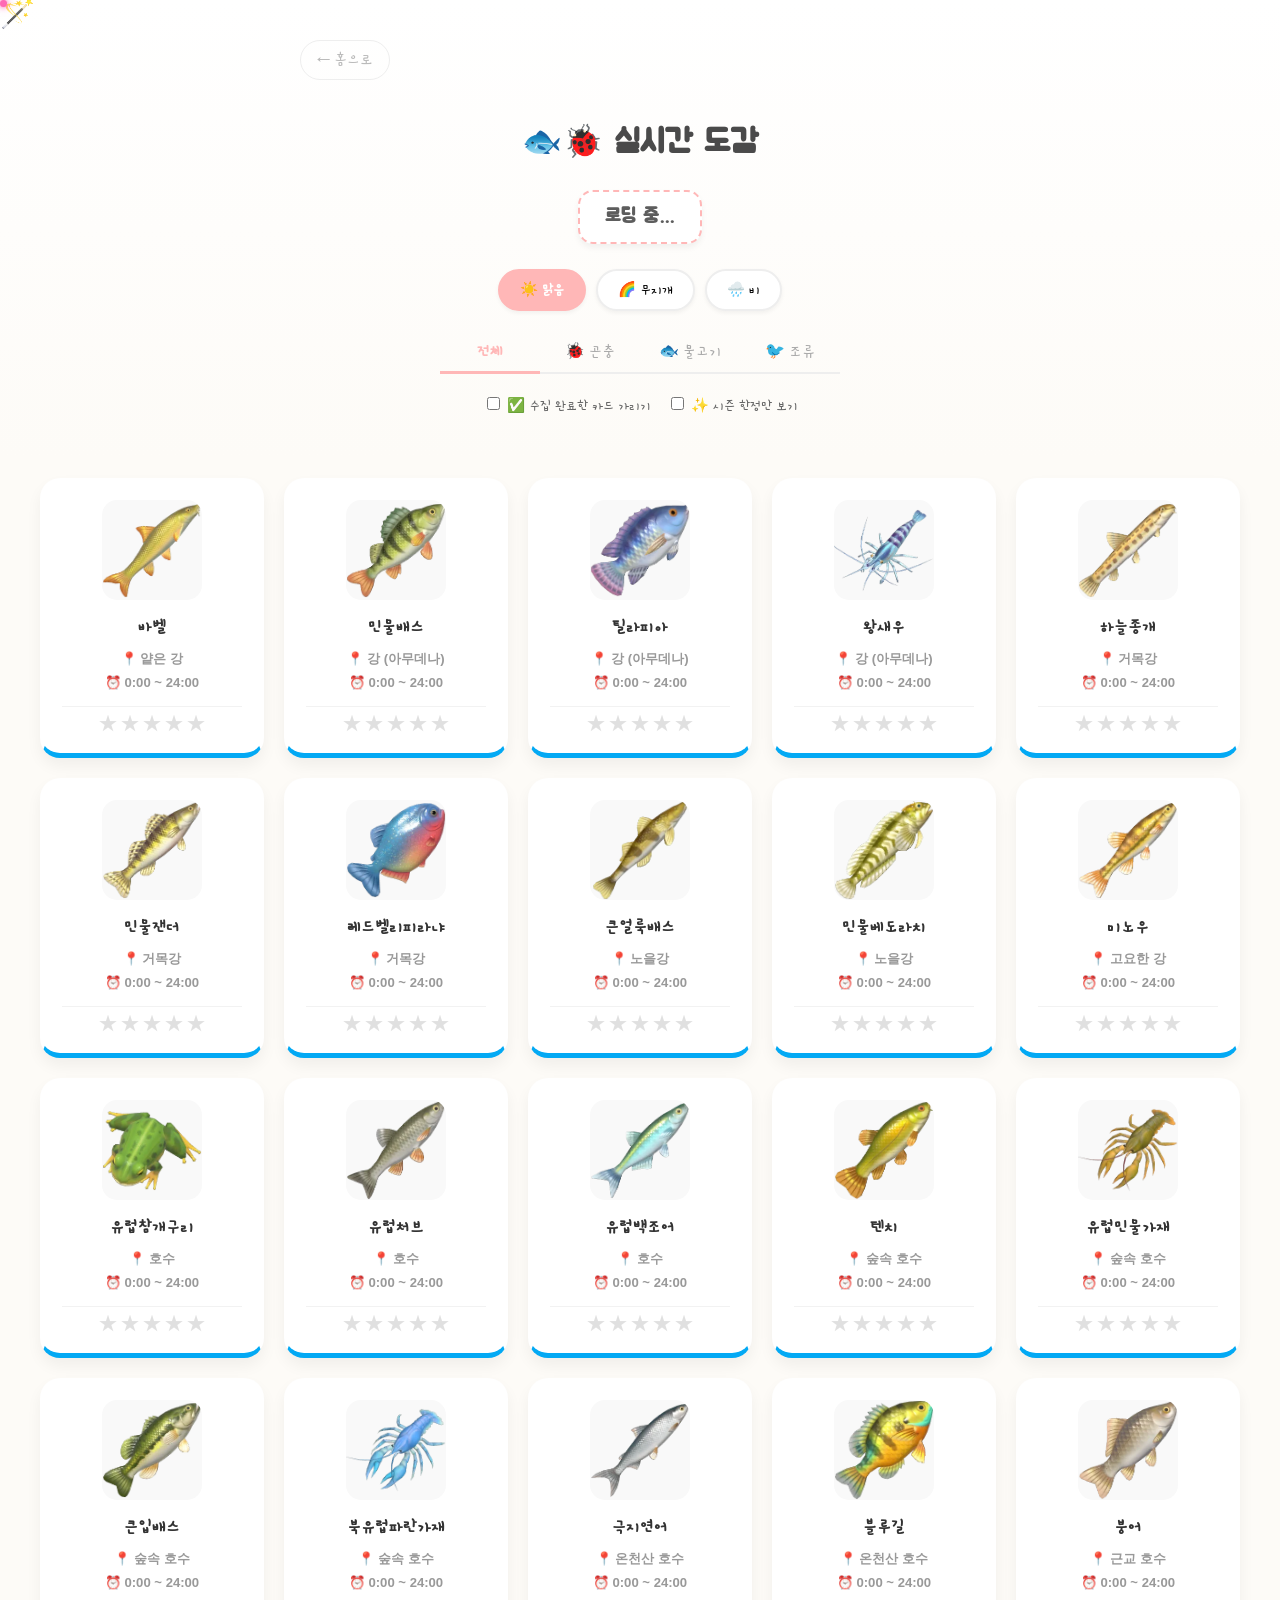
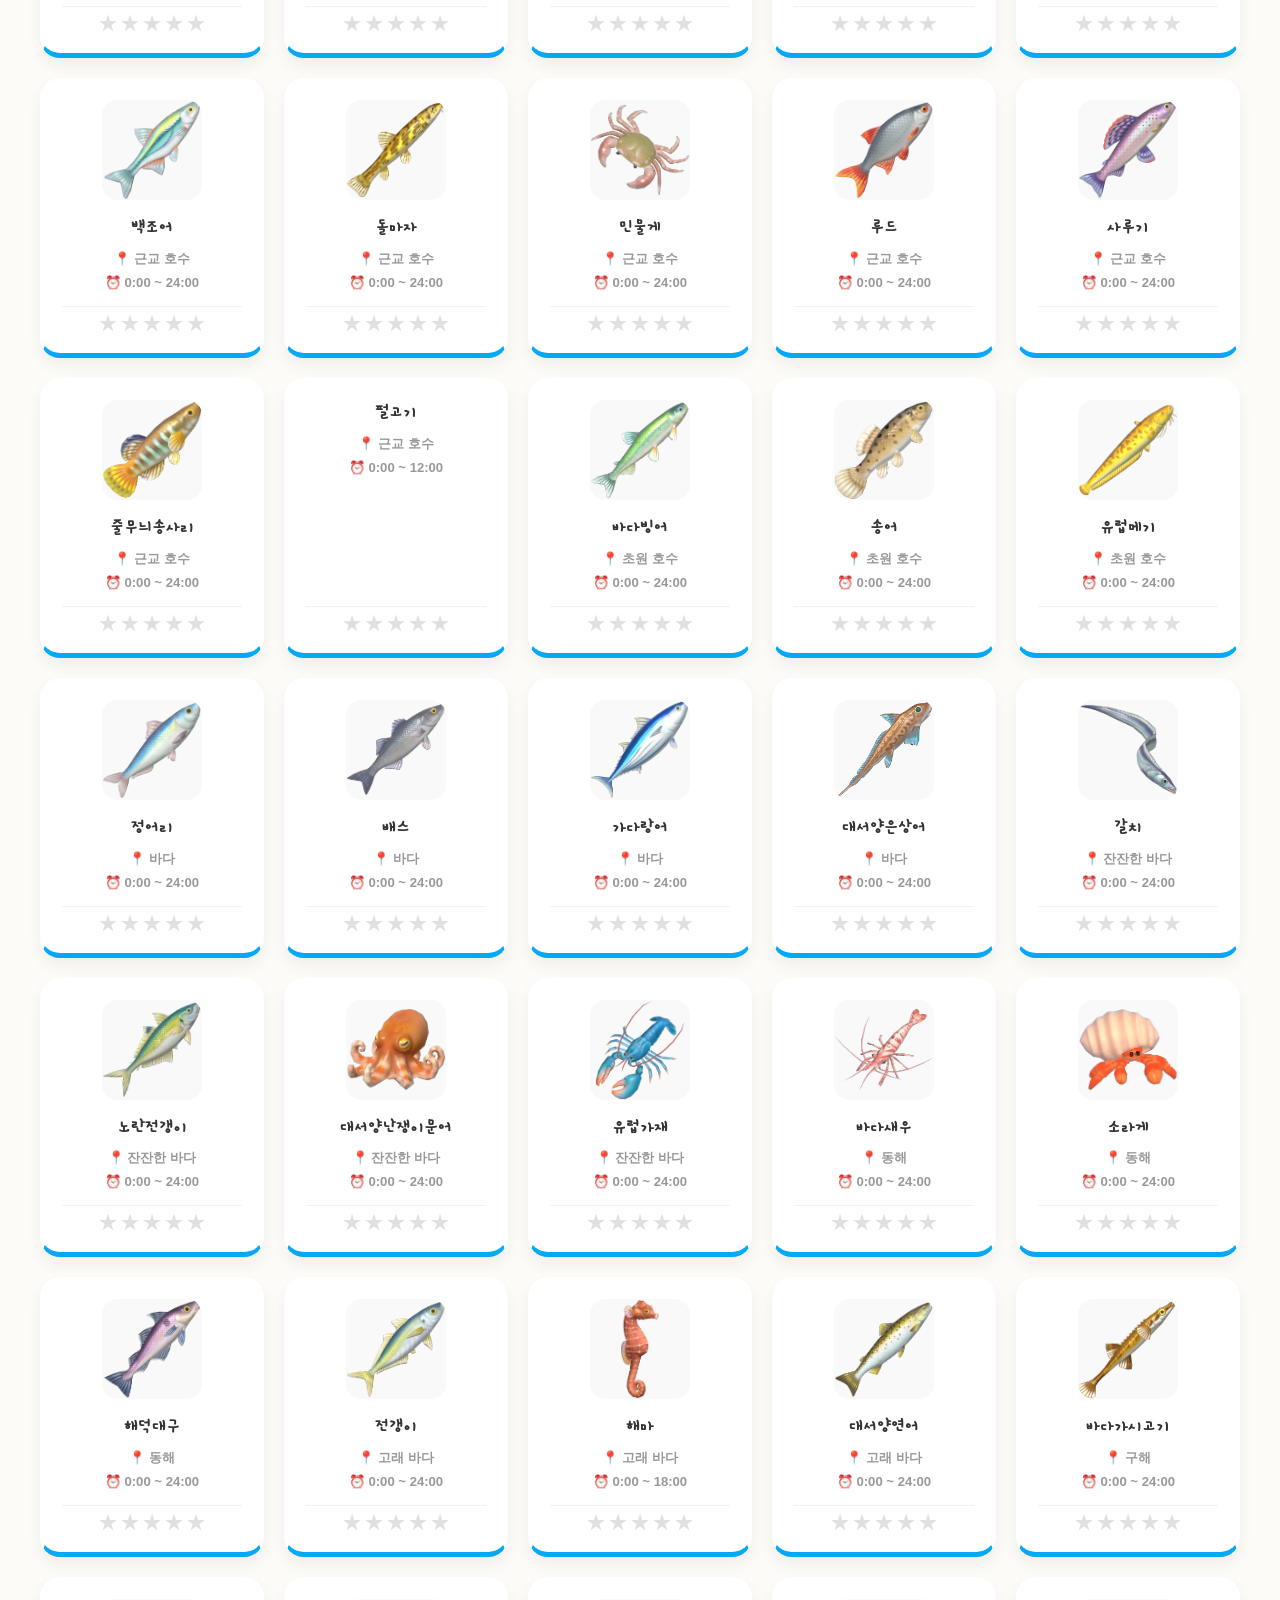
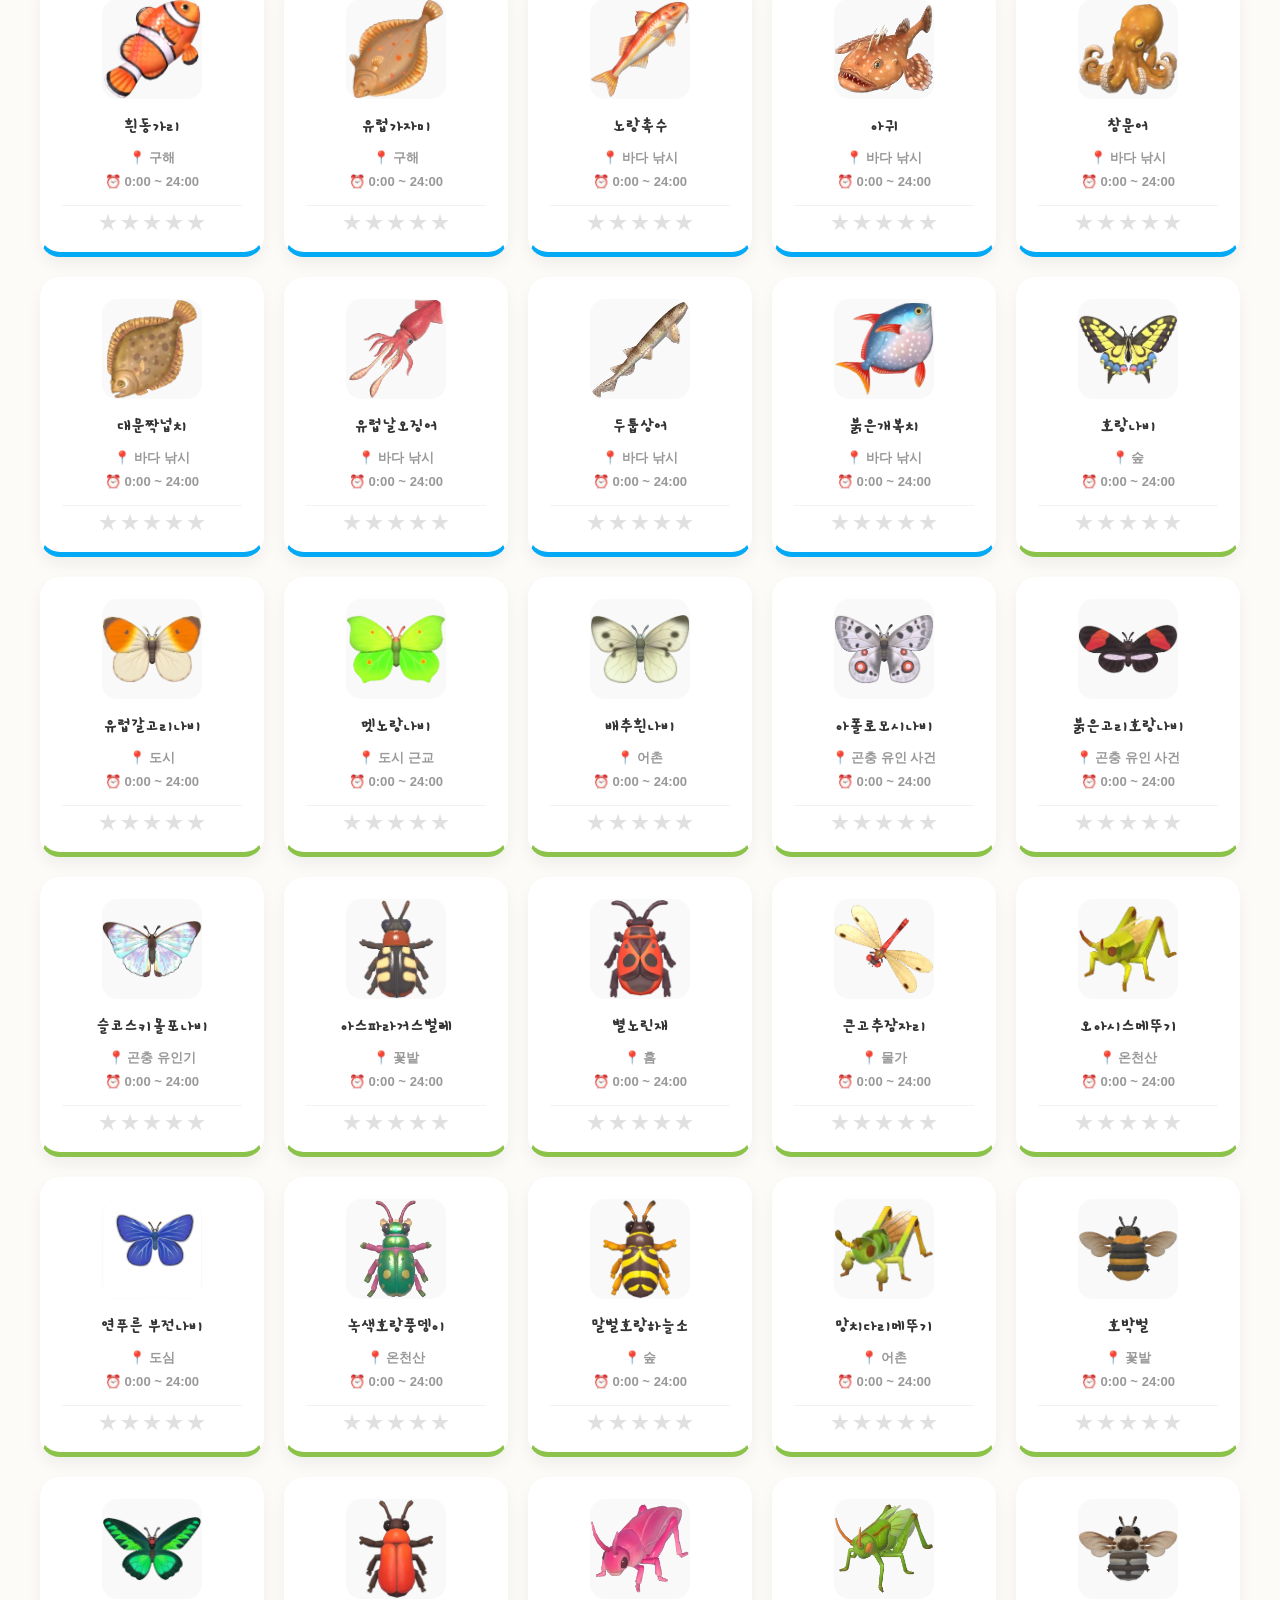
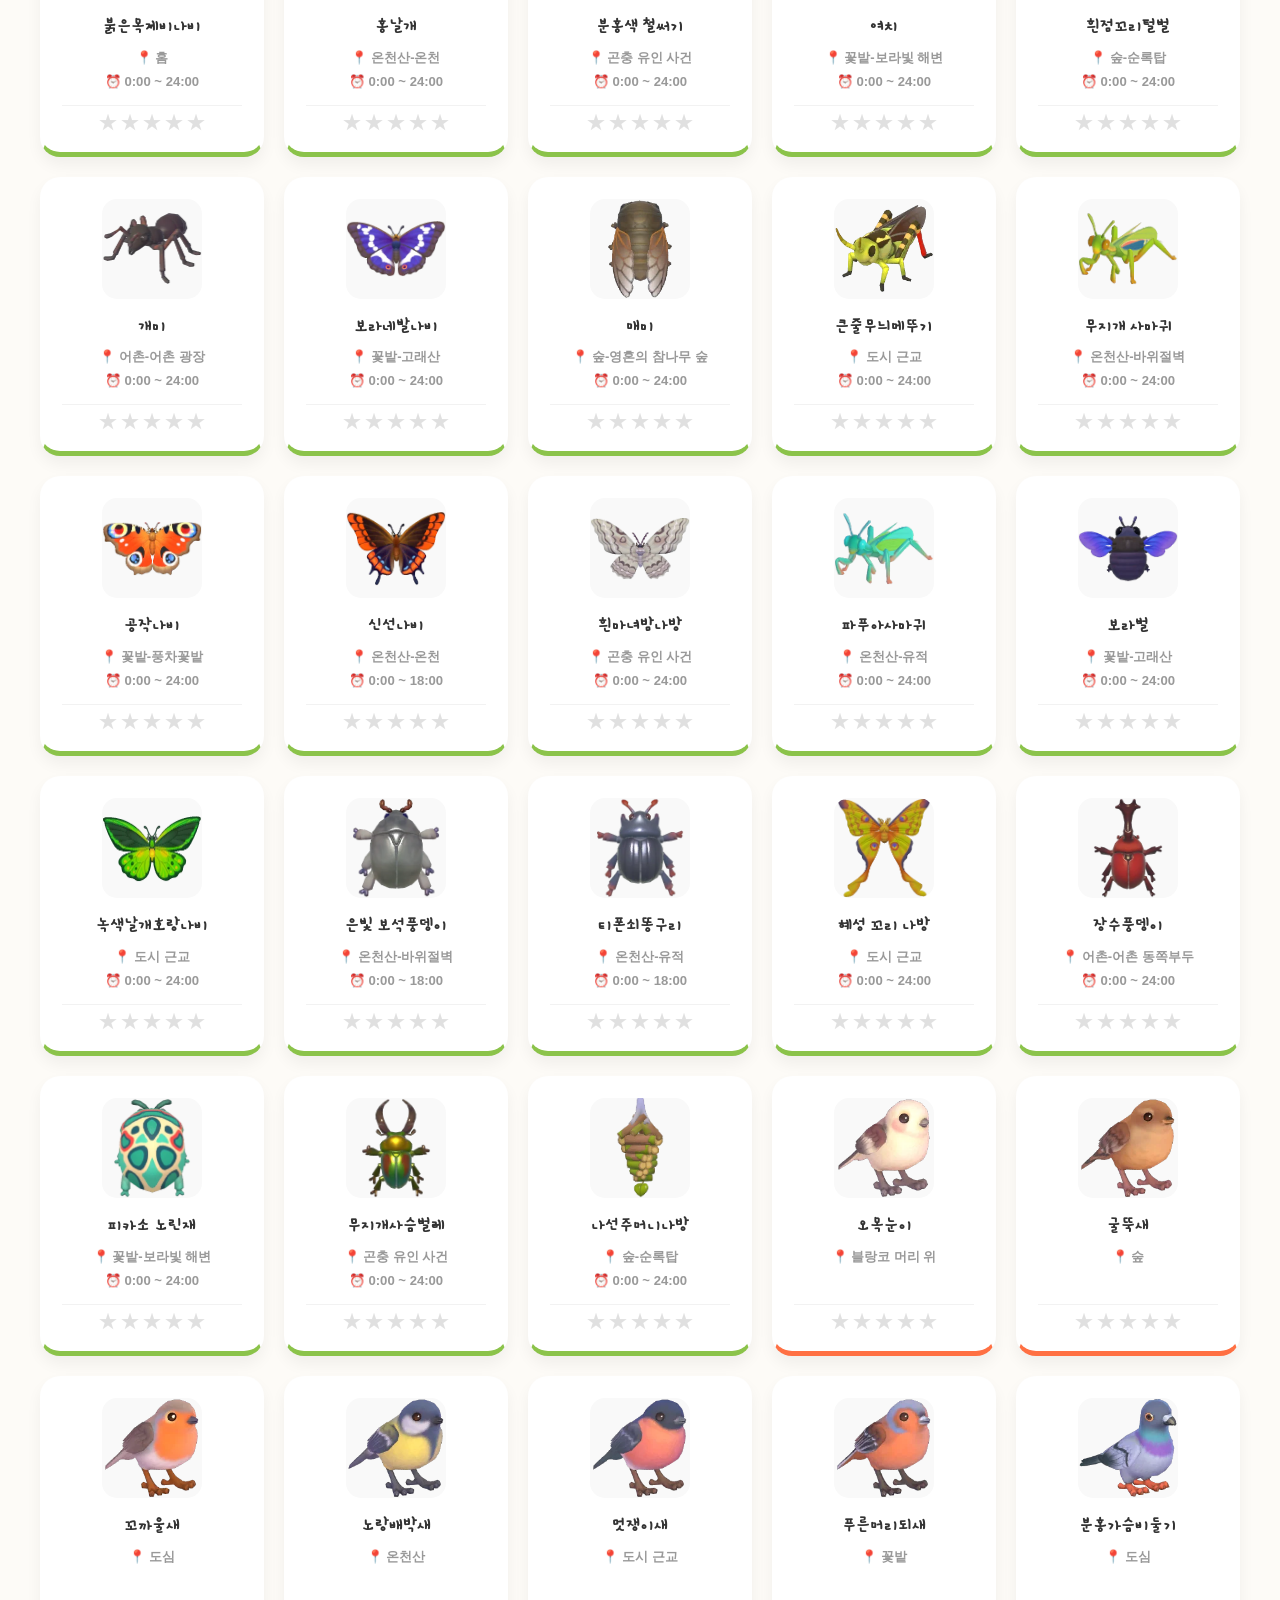
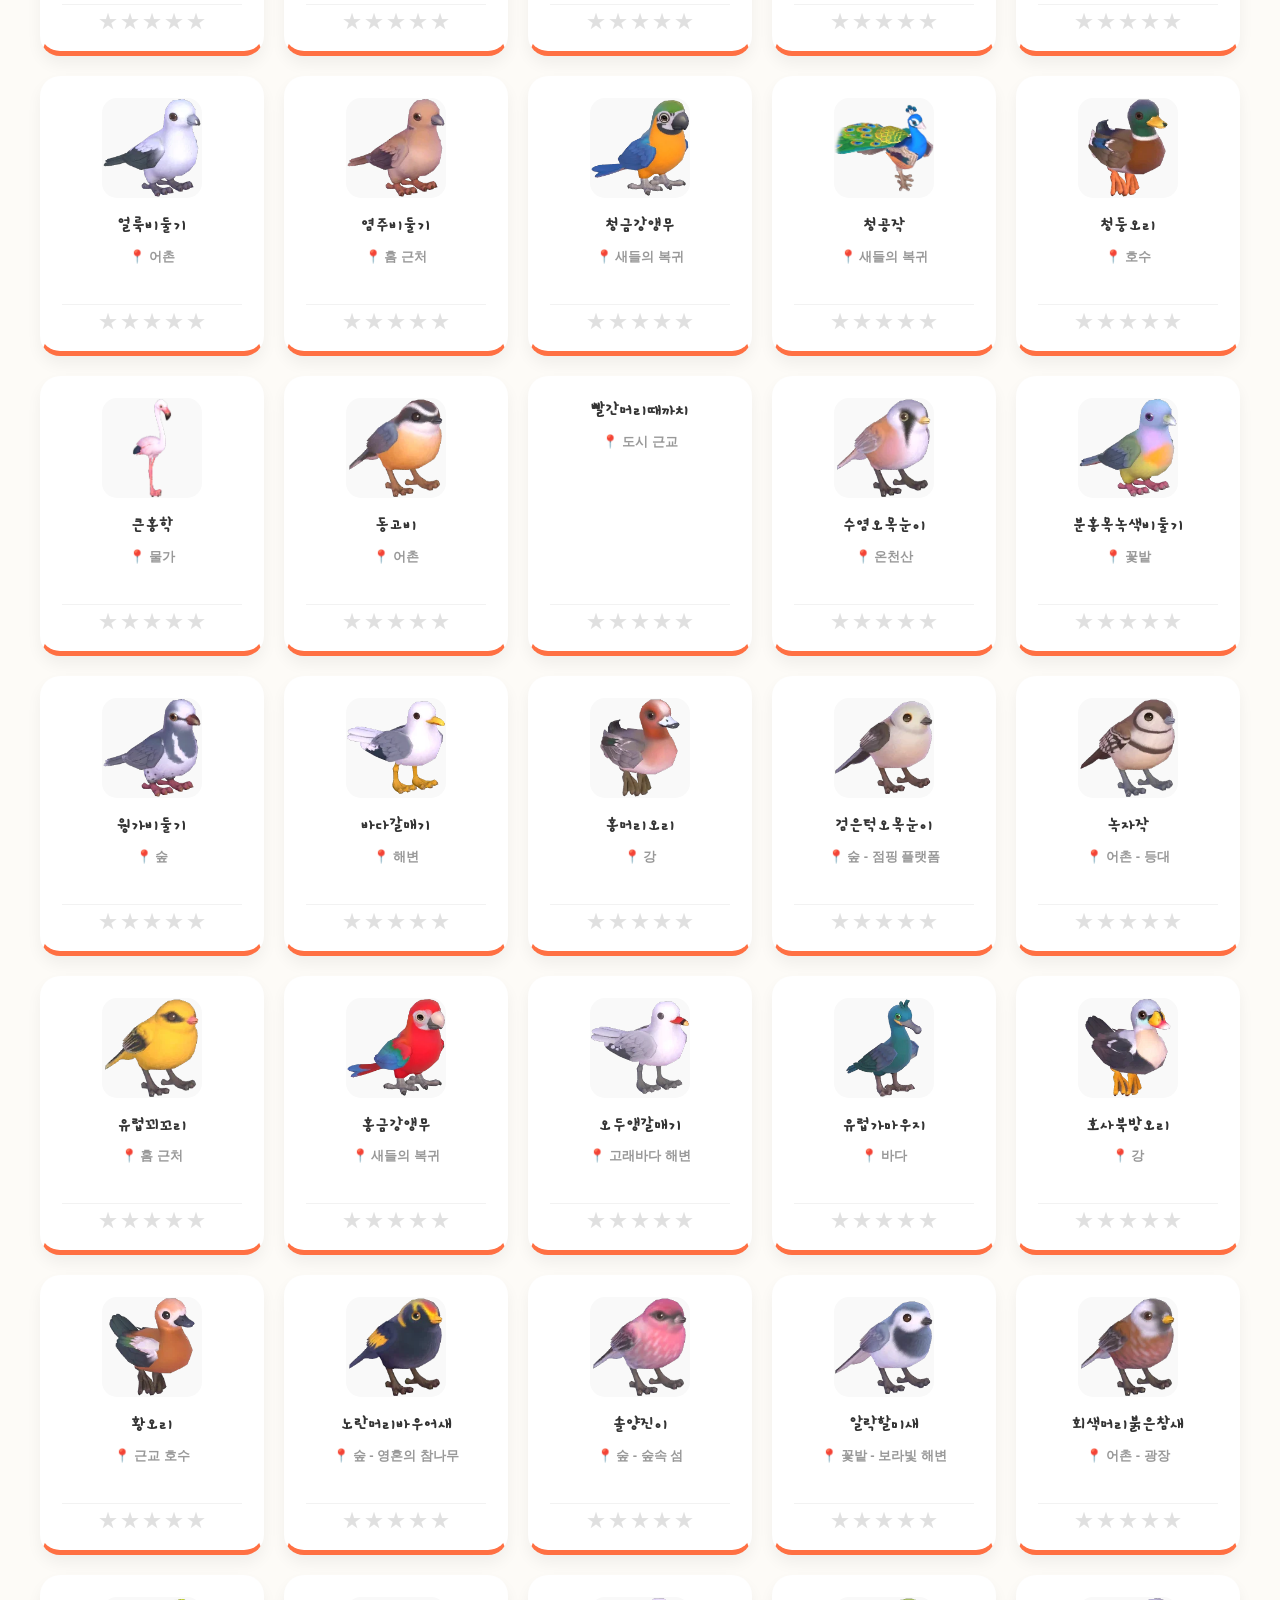
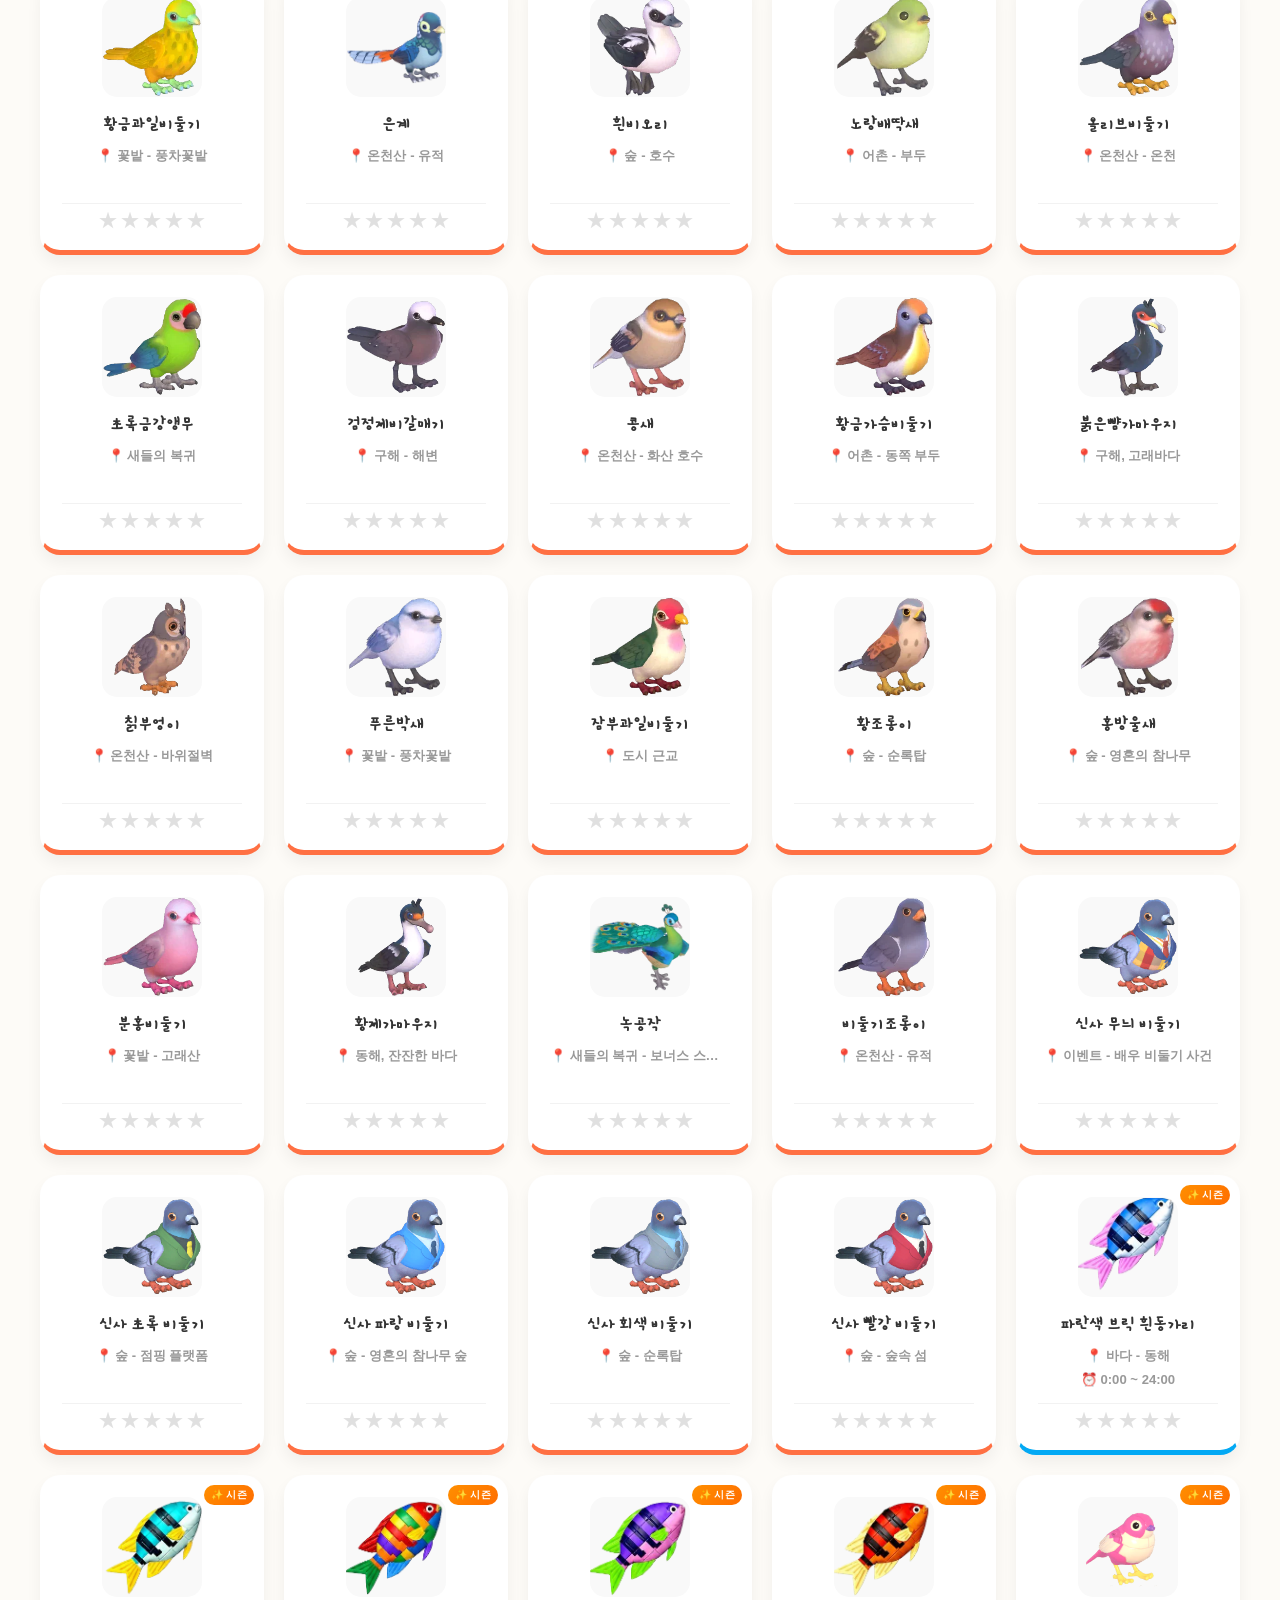
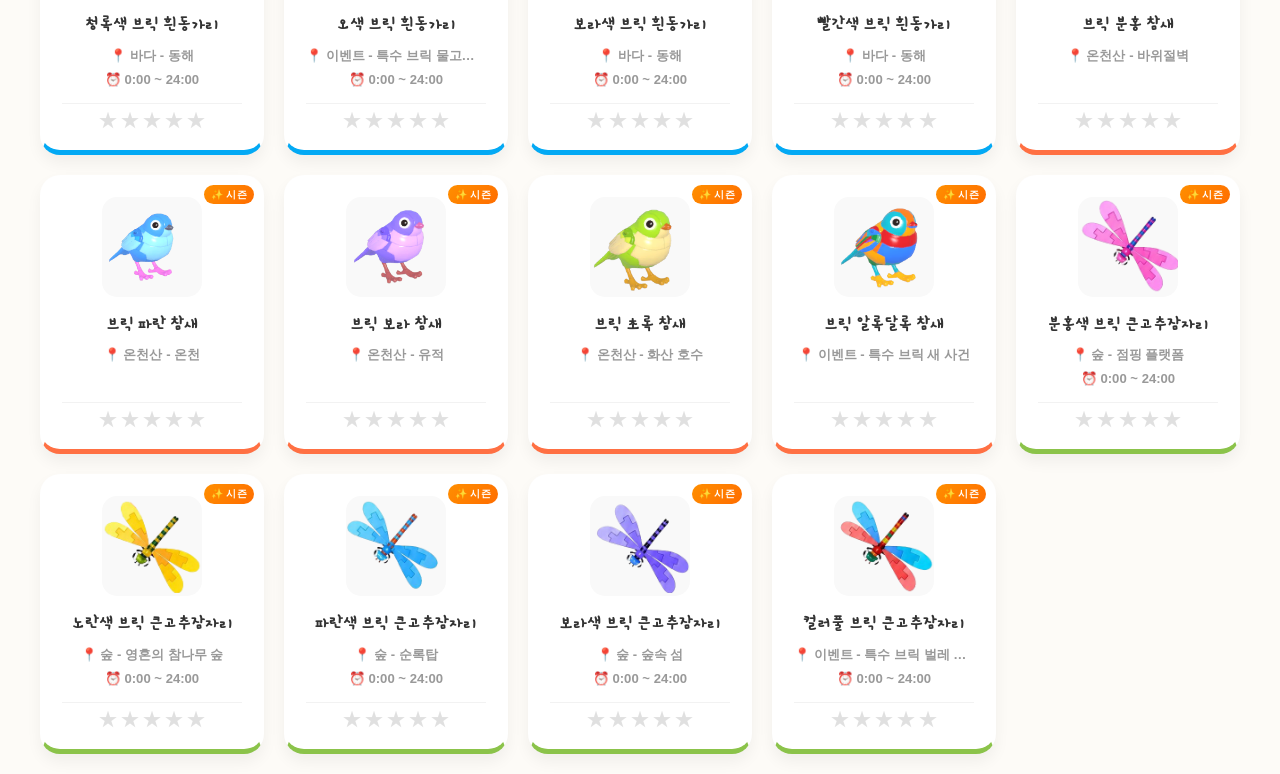
==== commit 31583483: "실시간 도감에서 펫 먹이 카테고리 제거 Co-Authored-By: Claude Sonnet 4.6 <noreply@anthropic.com>" ====
--- a/encyclopedia.html
+++ b/encyclopedia.html
@@ -40,7 +40,6 @@
                 <button class="cat-btn" data-type="insect" onclick="setCategory('insect')">🐞 곤충</button>
                 <button class="cat-btn" data-type="fish" onclick="setCategory('fish')">🐟 물고기</button>
                 <button class="cat-btn" data-type="bird" onclick="setCategory('bird')">🐦 조류</button>
-                <button class="cat-btn" data-type="pet_food" onclick="setCategory('pet_food')">🐾 펫 먹이</button>
             </div>
 
             <div class="hide-settings" style="margin-top: 15px; text-align: center; display: flex; justify-content: center; gap: 16px; flex-wrap: wrap;">
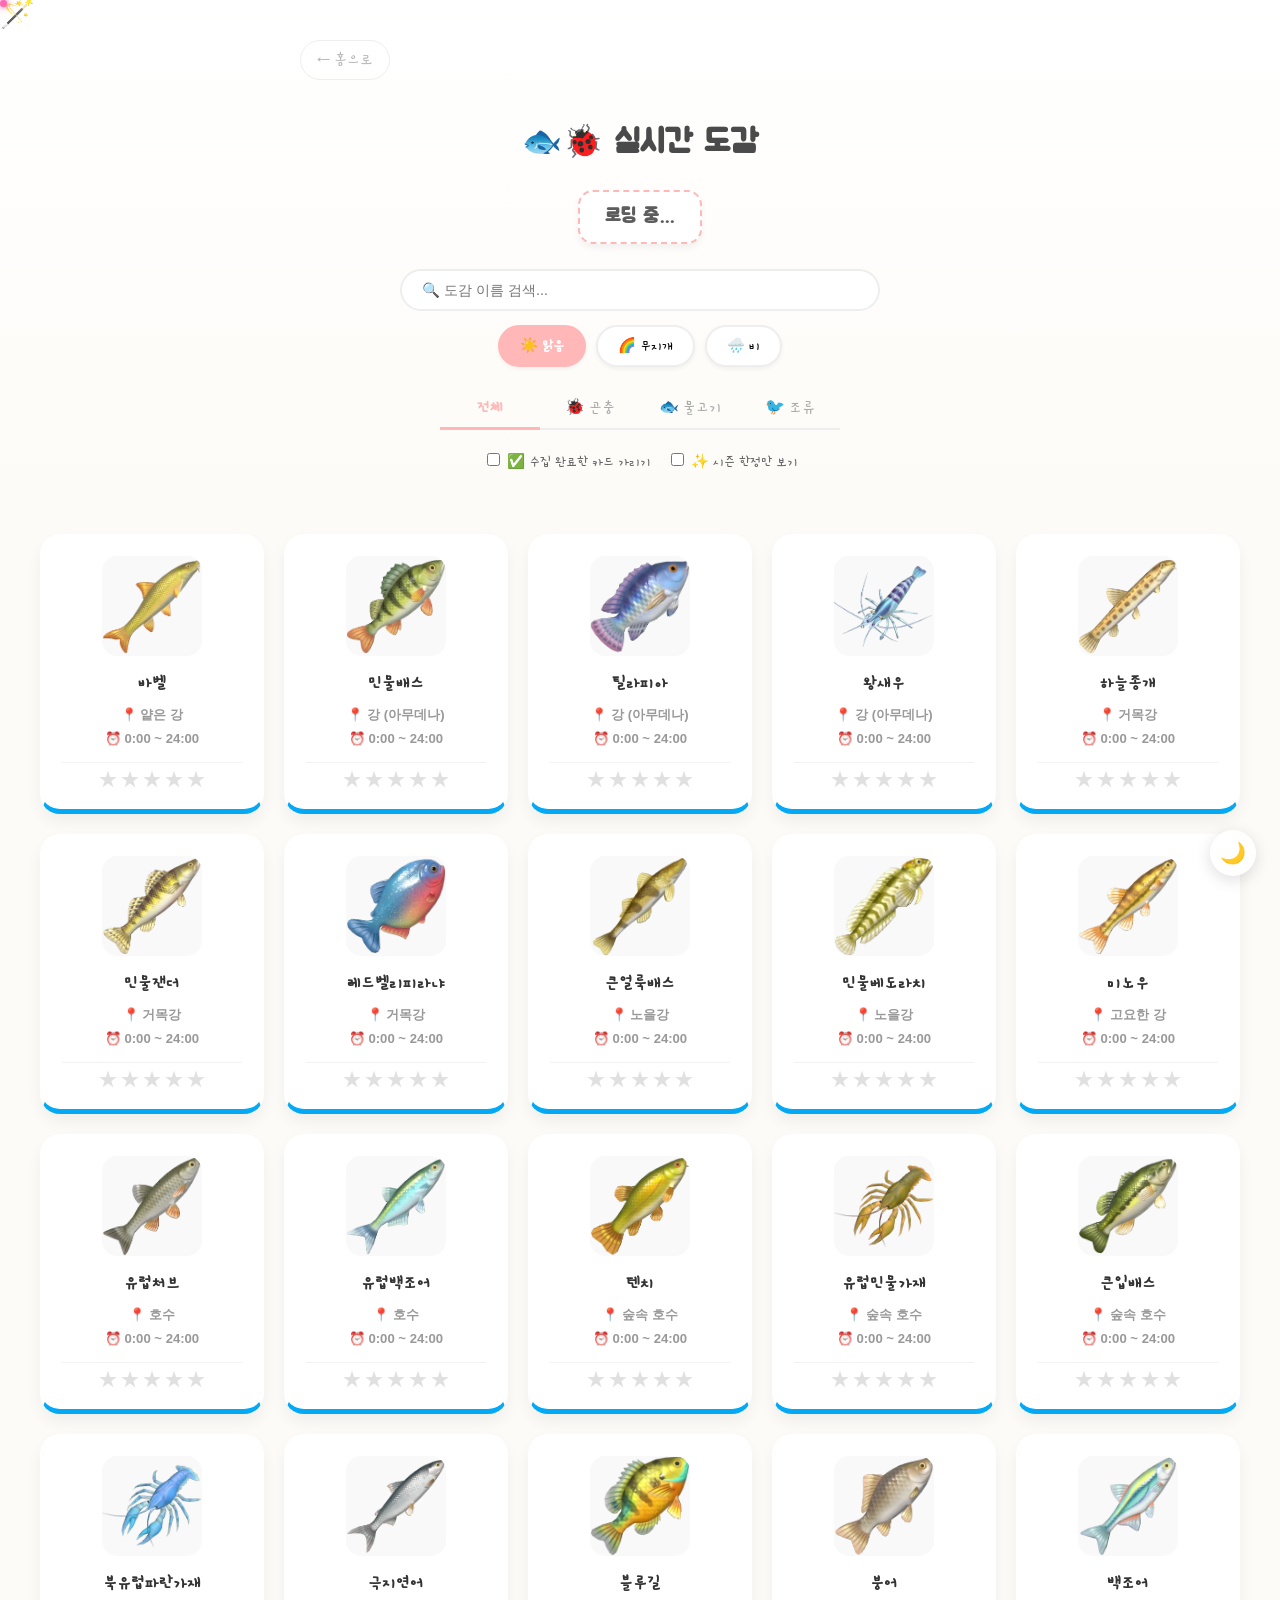
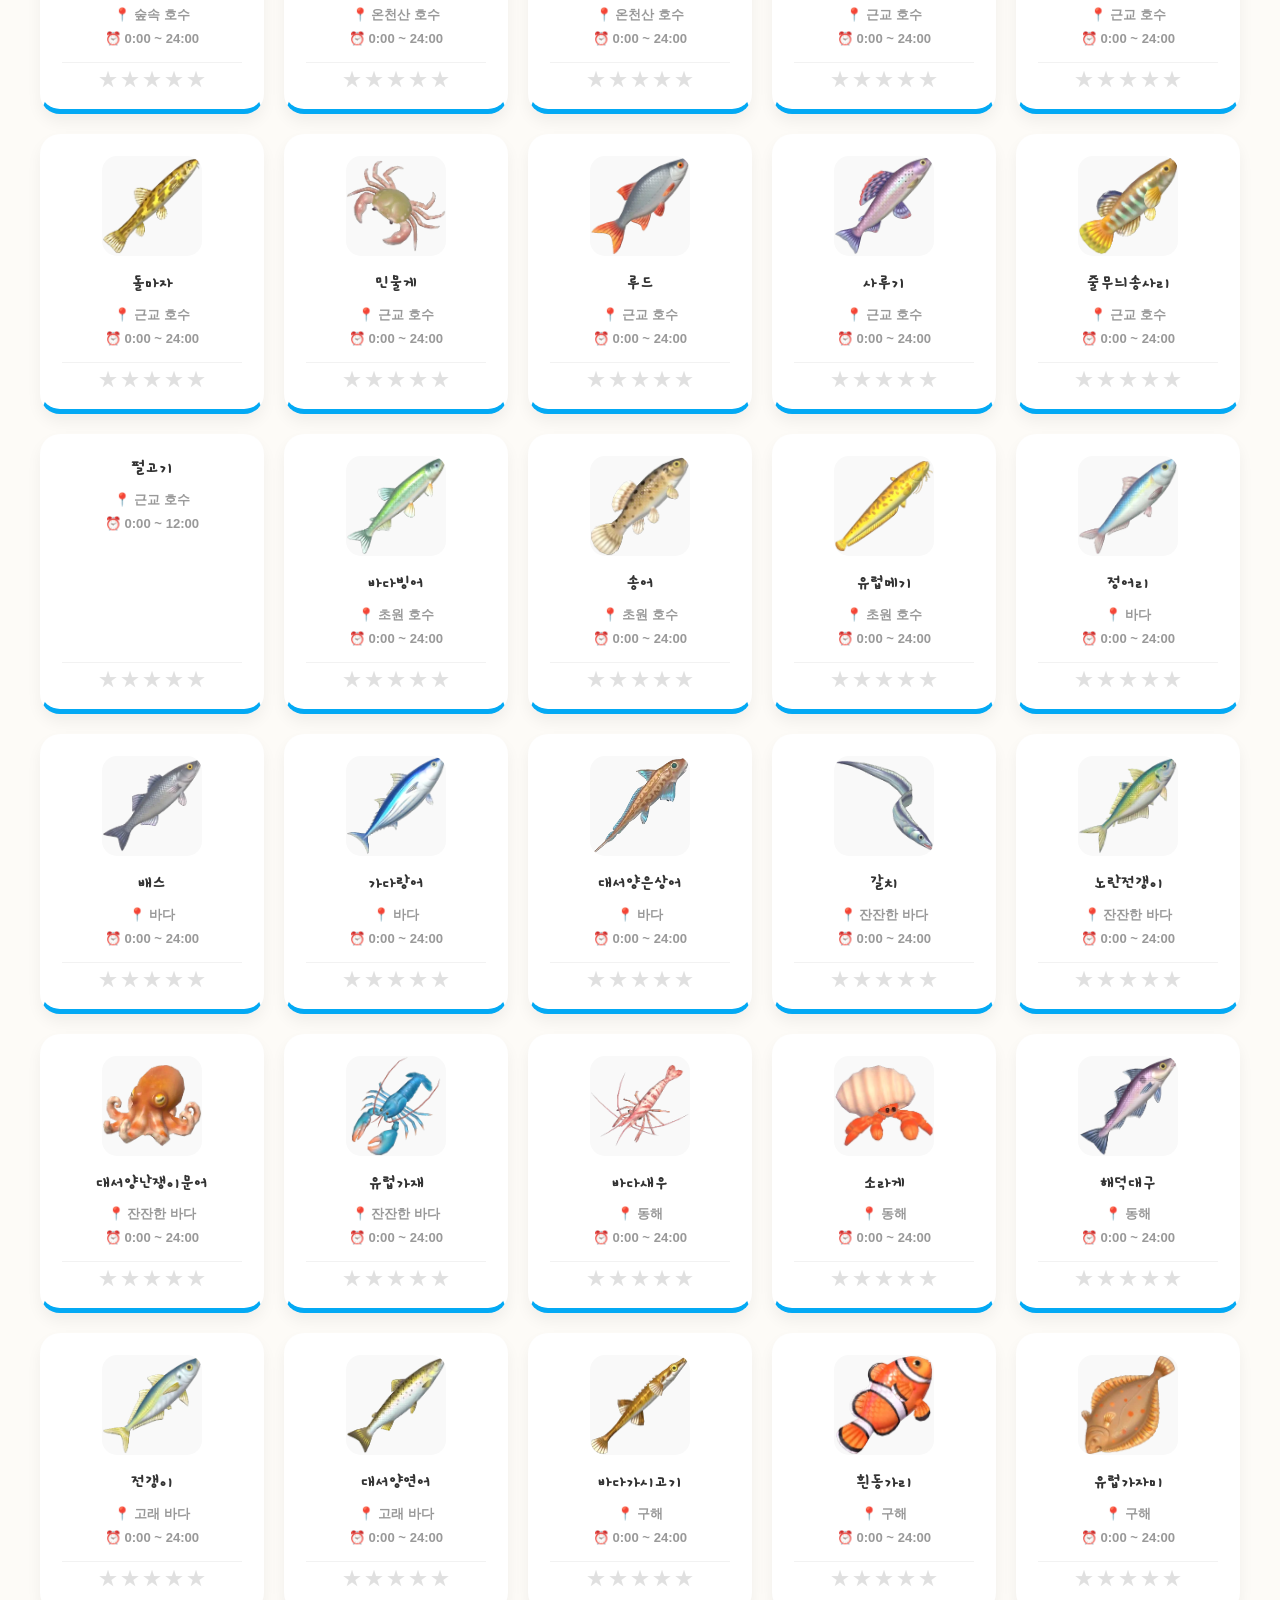
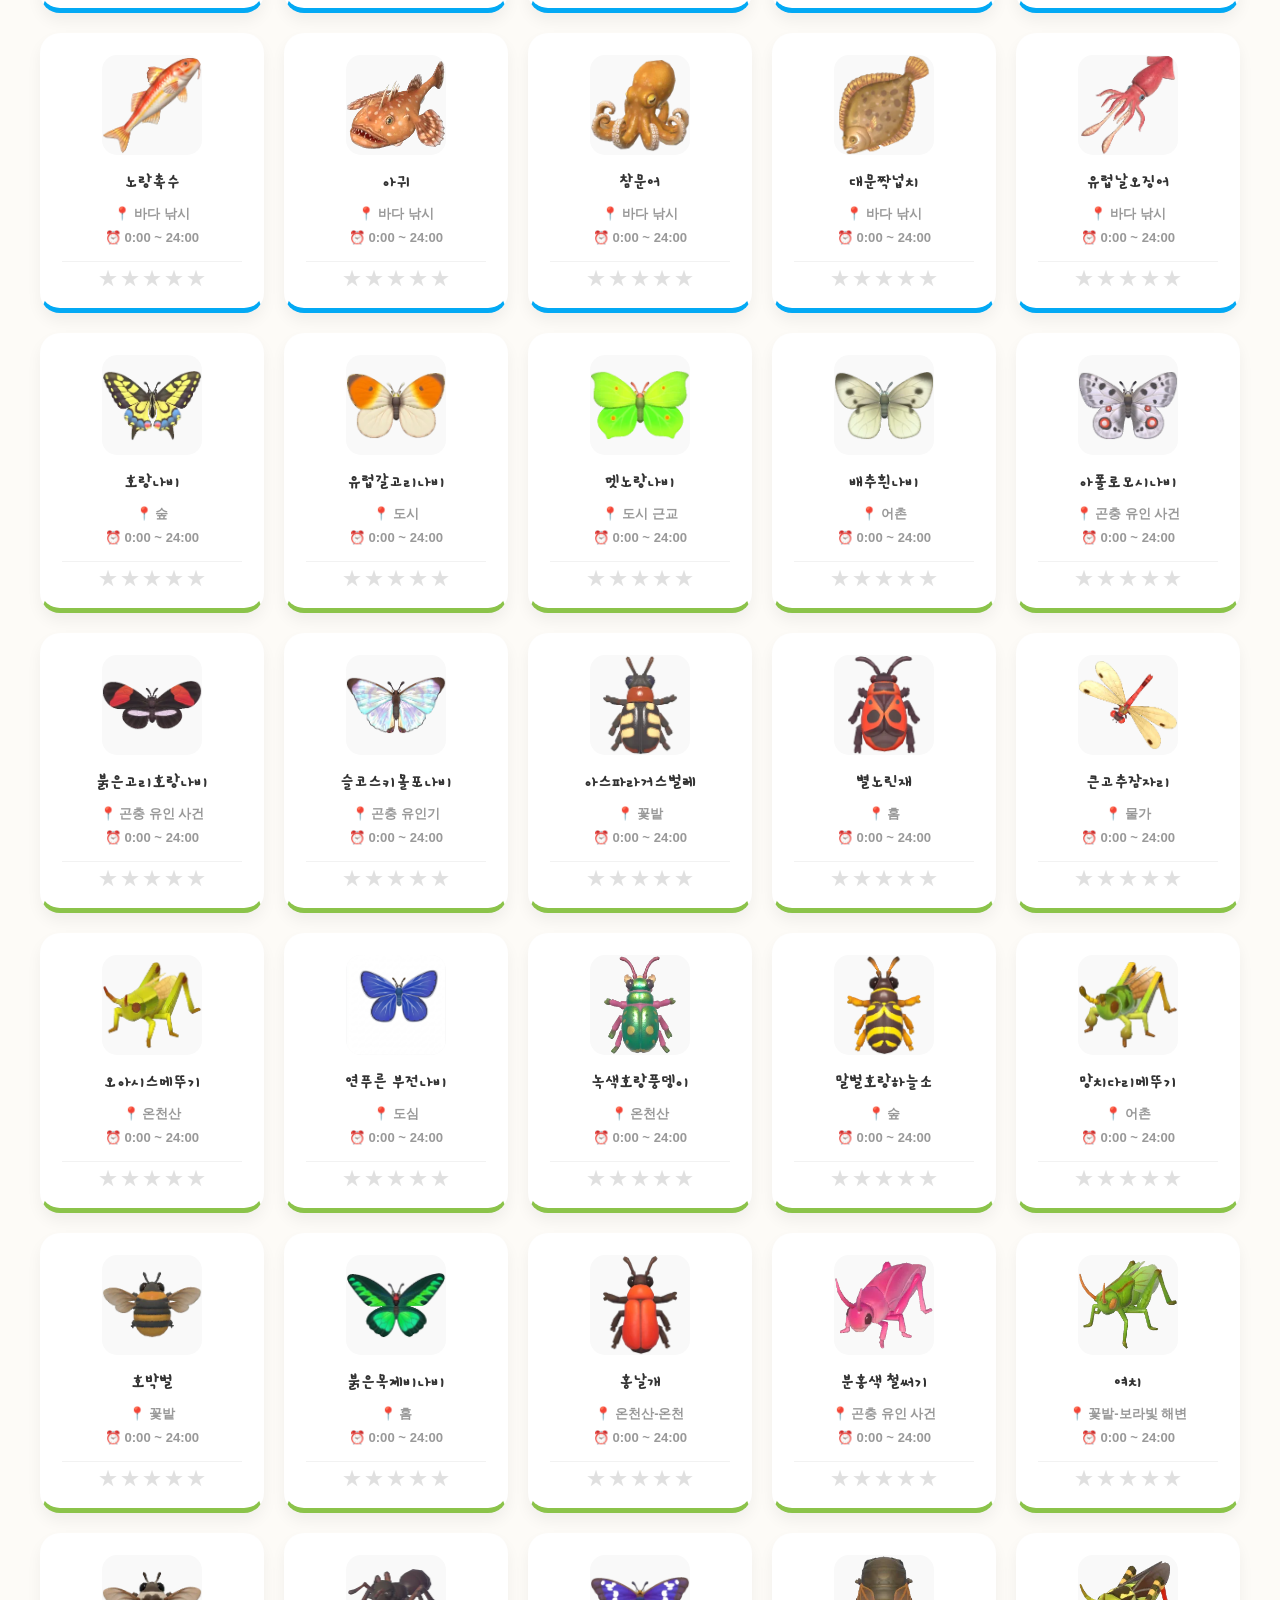
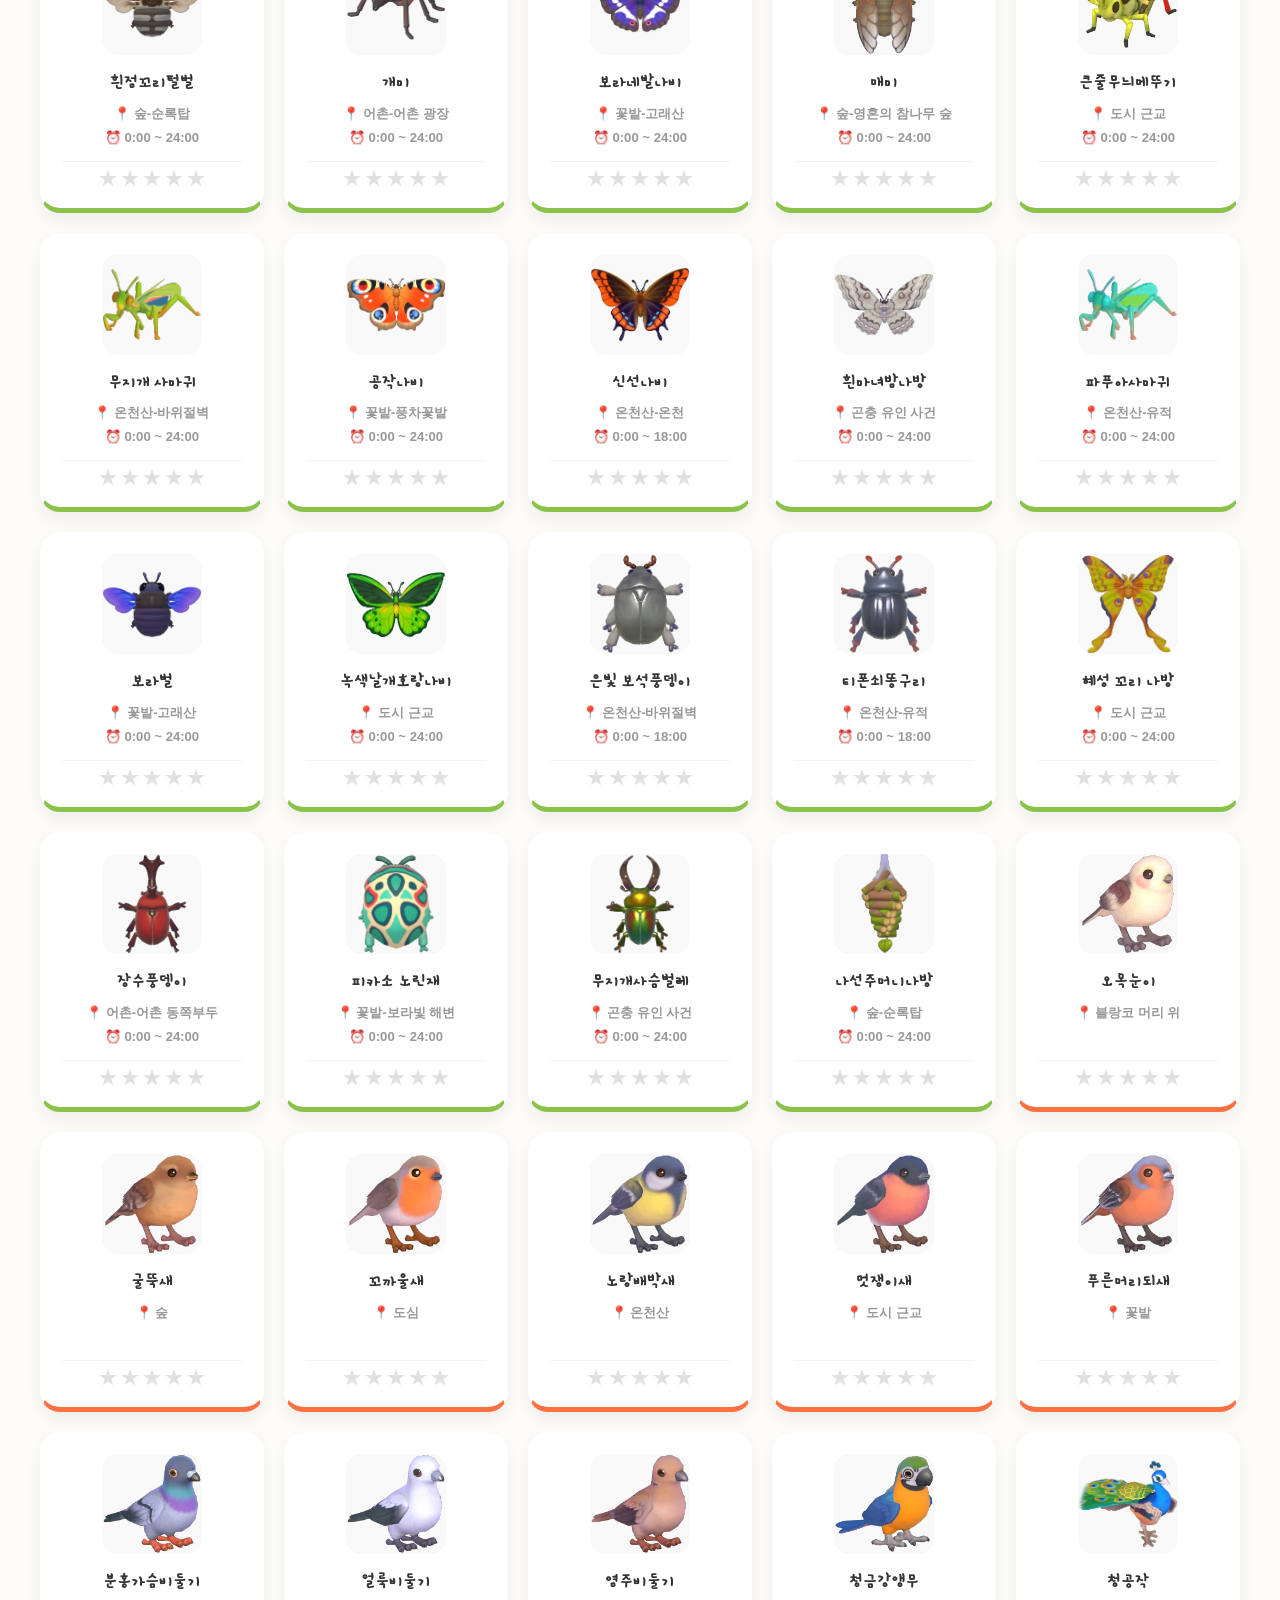
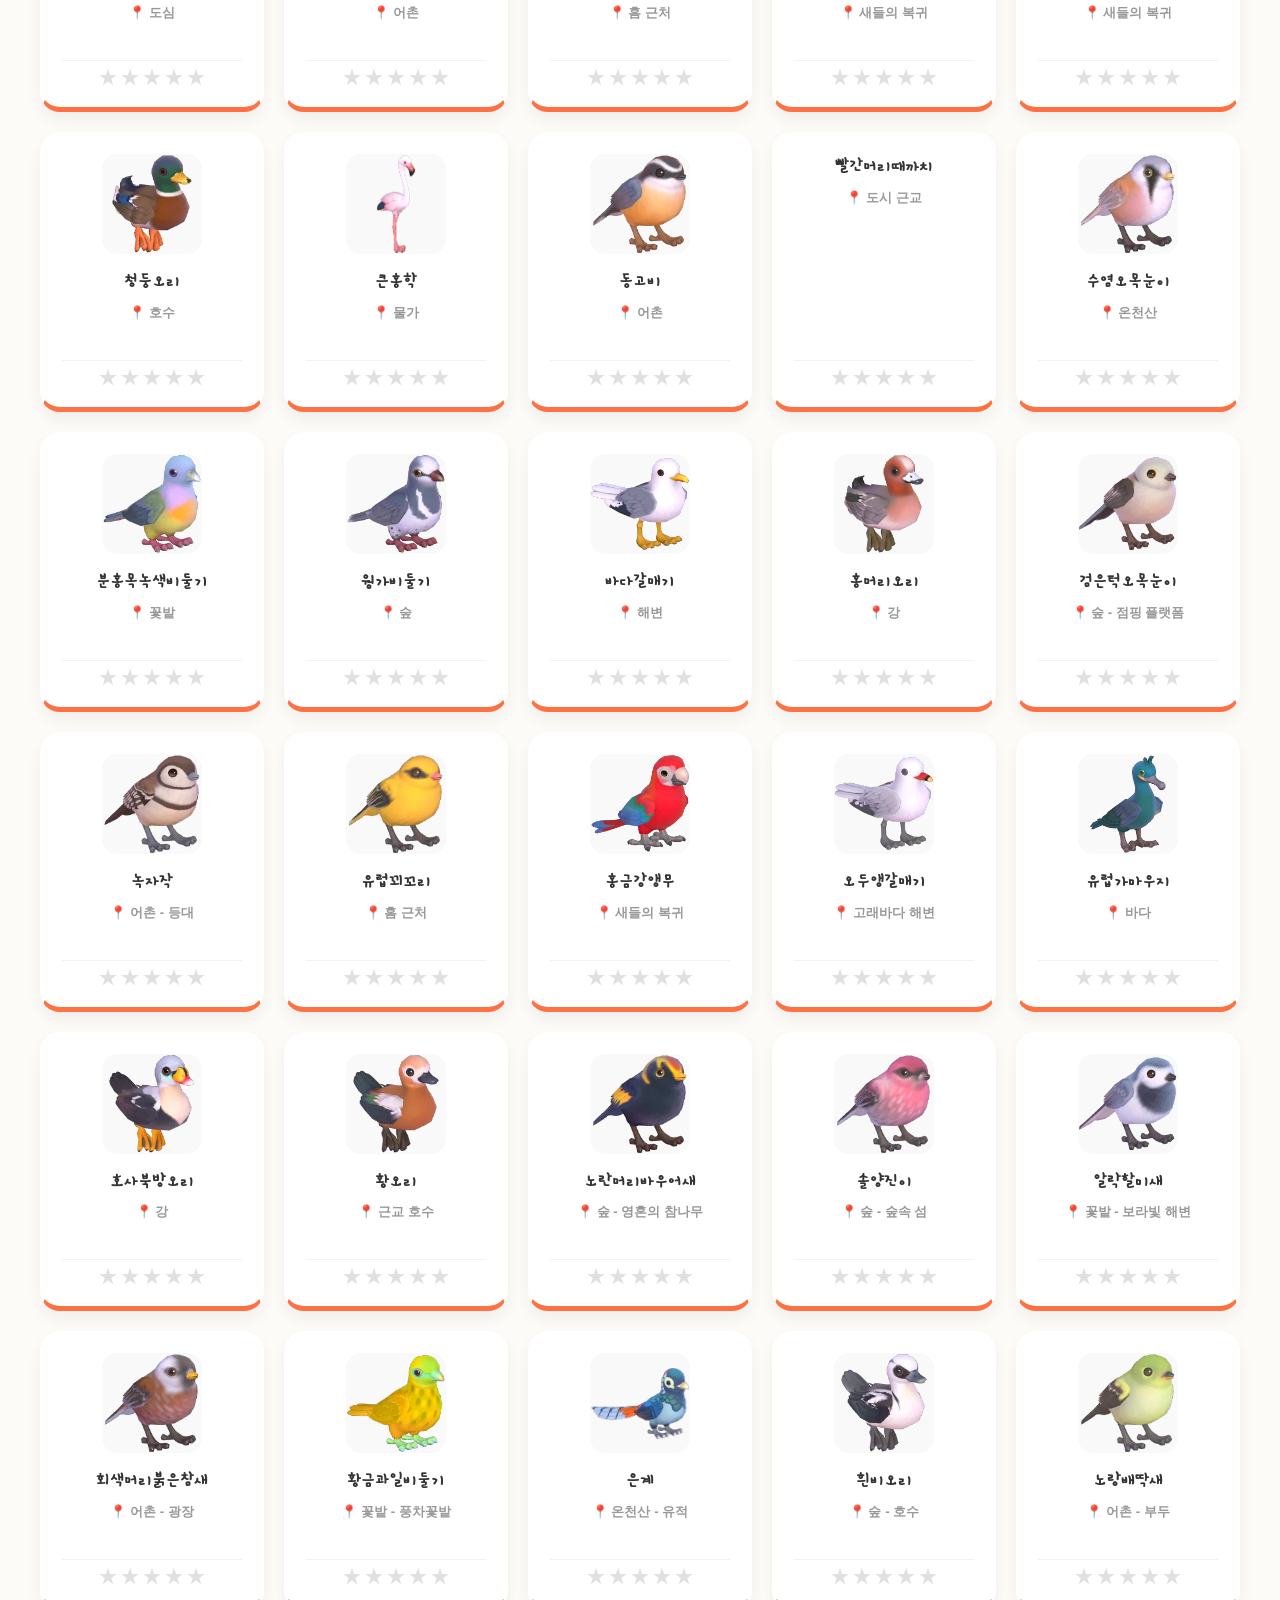
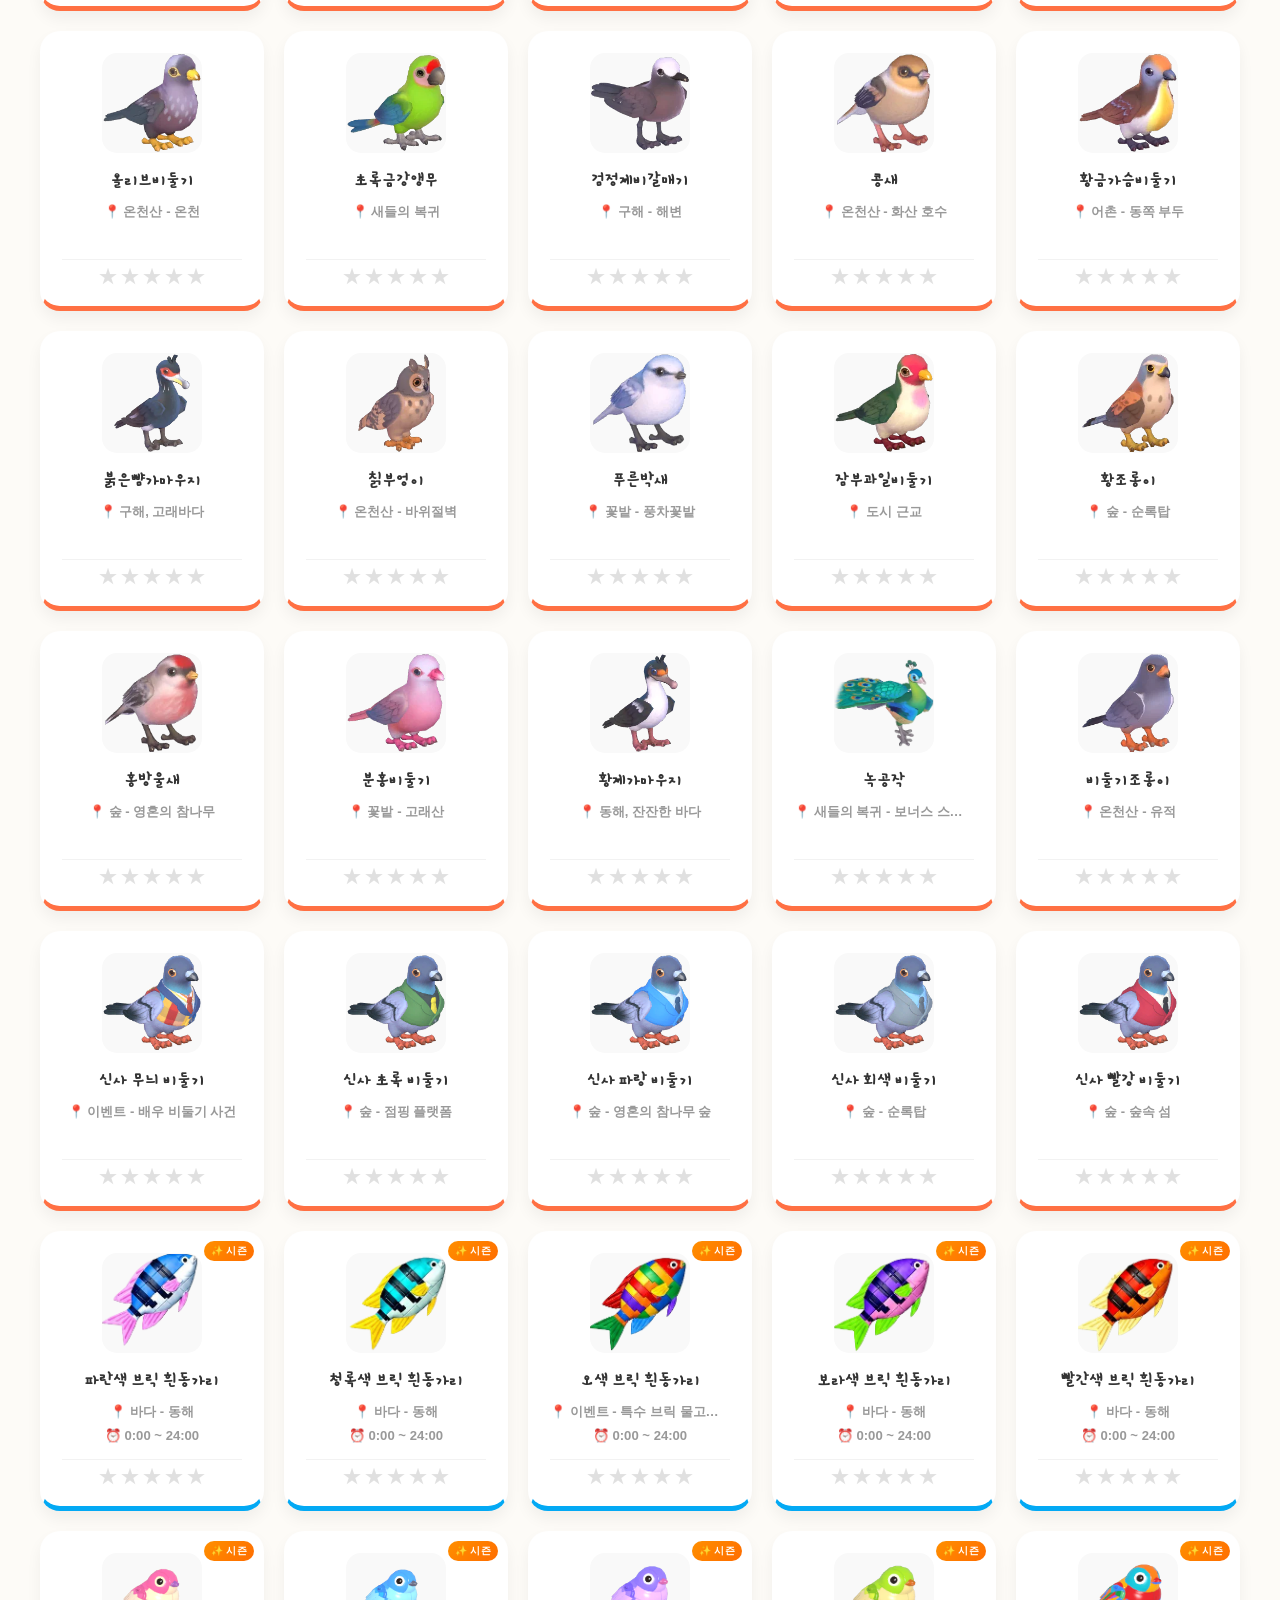
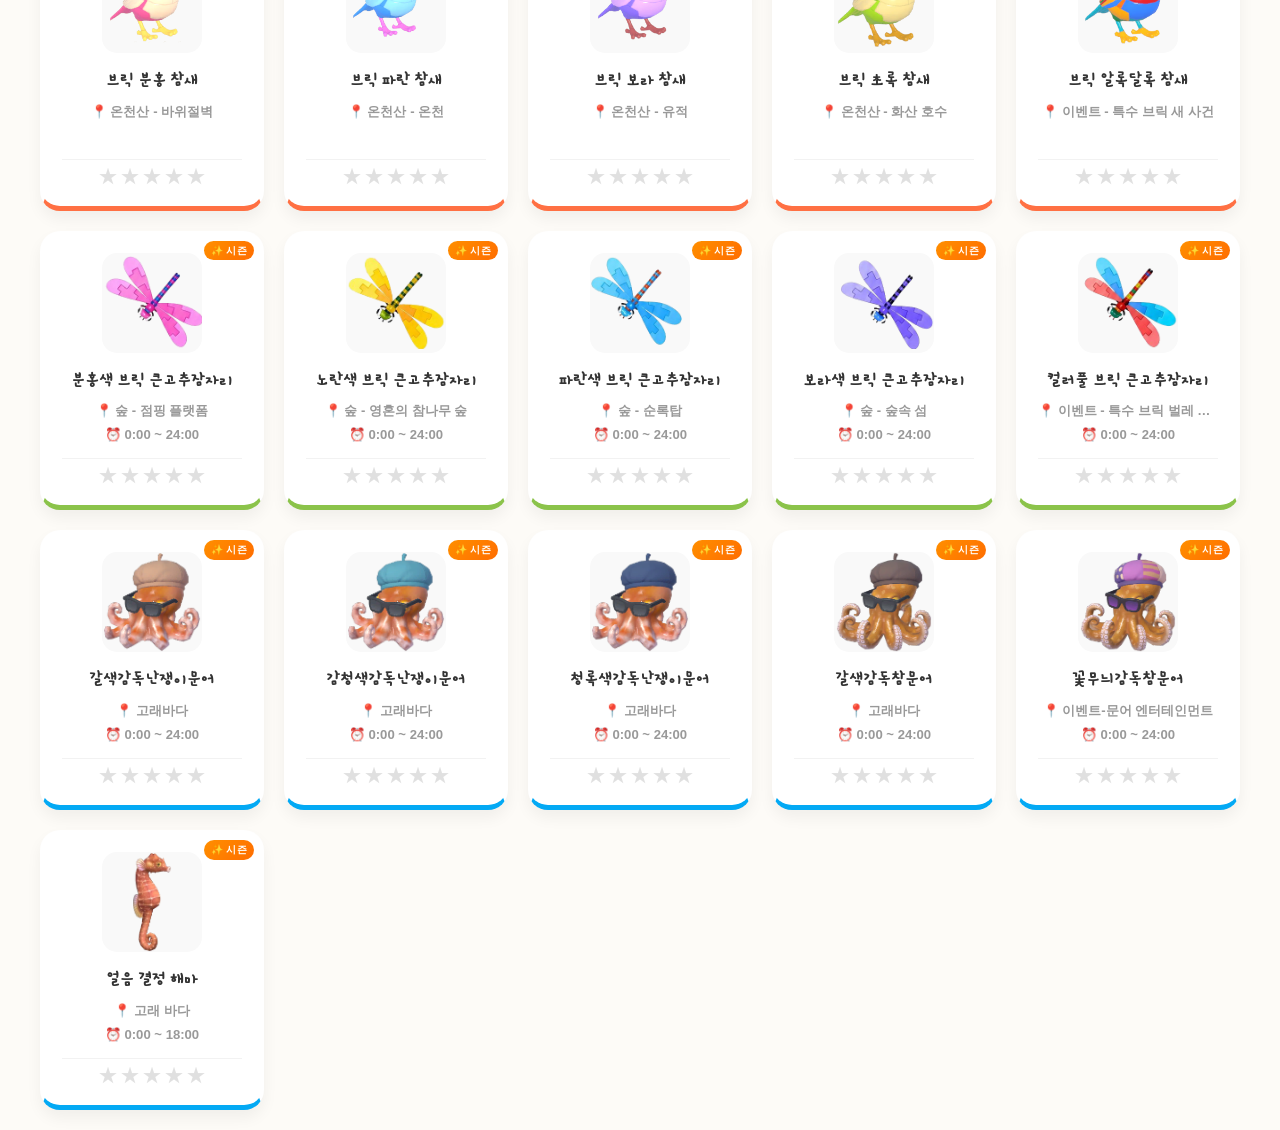
==== commit 475116b2: "도감 검색·달성률·다크모드·데이터 정리 및 시즌 아이템 추가 - 도감 이름 검색 (현재 미등장 아이템 흐리게 표시) - 홈 화면 도감 달성률 카드 (전체 + 카테고리별) - 다크모" ====
--- a/encyclopedia.html
+++ b/encyclopedia.html
@@ -2,20 +2,13 @@
 <html lang="ko">
 <head>
     <meta charset="UTF-8">
+    <script>(function(){var t=localStorage.getItem('ddTownTheme');if(t==='dark'||(!t&&window.matchMedia('(prefers-color-scheme: dark)').matches))document.documentElement.setAttribute('data-theme','dark');})()</script>
     <title>실시간 도감 - 두근두근타운</title>
     <link rel="icon" href="favicon.svg" type="image/svg+xml">
     <link rel="stylesheet" href="css/style.css">
     <link rel="preconnect" href="https://fonts.googleapis.com">
     <link rel="preconnect" href="https://fonts.gstatic.com" crossorigin>
     <link href="https://fonts.googleapis.com/css2?family=Gamja+Flower&family=Jua&display=swap" rel="stylesheet">
-    <style>
-        @font-face {
-            font-family: 'NanumSquareRound';
-            src: url('https://fastly.jsdelivr.net/gh/projectnoonnu/noonfonts_two@1.0/NanumSquareRound.woff') format('woff');
-            font-weight: normal;
-            font-style: normal;
-        }
-    </style>
 </head>
 
 <body>
@@ -29,6 +22,9 @@
             로딩 중...
         </div>
         <div class="filter-section">
+            <div class="search-bar">
+                <input type="text" id="search-input" placeholder="🔍 도감 이름 검색..." oninput="setSearch(this.value)">
+            </div>
             <div class="weather-controls">
                 <button class="weather-btn active" data-weather="sunny" onclick="setWeather('sunny')">☀️ 맑음</button>
                 <button class="weather-btn" data-weather="rainbow" onclick="setWeather('rainbow')">🌈 무지개</button>
@@ -65,6 +61,7 @@
     <script src="js/auth-ui.js"></script>
     <script src="js/profile-ui.js"></script>
     <script src="js/main.js"></script>
+    <script src="js/theme.js"></script>
     <script src="js/cursor-effects.js"></script>
 </body>
 </html>
--- a/css/style.css
+++ b/css/style.css
@@ -943,6 +943,7 @@
 .status-btn.active.btn-favorite { border-color: #ff9eb5; background: #fff0f4; }
 .status-btn.active.btn-dislike  { border-color: #85bfff; background: #f0f5ff; }
 .status-btn.active.btn-full     { border-color: #81c784; background: #f0faf0; }
+.status-btn.active.btn-none     { border-color: #ffd54f; background: #fffde7; }
 
 /* ===== ?곹깭 ?꾪꽣 諛?===== */
 .status-filter {
@@ -1258,6 +1259,17 @@
 .auth-submit-btn:hover { background: #ff9999; transform: scale(1.02); }
 .auth-submit-btn:disabled { opacity: 0.6; cursor: not-allowed; transform: none; }
 
+.auto-login-label {
+    display: flex;
+    align-items: center;
+    gap: 6px;
+    font-size: 0.85rem;
+    color: #888;
+    cursor: pointer;
+    margin: 4px 0 2px;
+}
+.auto-login-label input { cursor: pointer; accent-color: var(--primary); }
+
 .auth-divider {
     display: flex;
     align-items: center;
@@ -1421,3 +1433,431 @@
 
 .auth-avatar-clickable { cursor: pointer; }
 .auth-avatar-clickable:hover { opacity: 0.8; }
+
+/* ===== @font-face (공통) ===== */
+@font-face {
+    font-family: 'NanumSquareRound';
+    src: url('https://fastly.jsdelivr.net/gh/projectnoonnu/noonfonts_two@1.0/NanumSquareRound.woff') format('woff');
+    font-weight: normal;
+    font-style: normal;
+}
+
+/* ===== 다크모드 변수 ===== */
+[data-theme="dark"] {
+    --main-bg: #1a1a2a;
+    --card-bg: #252535;
+    --text-color: #d0c8d8;
+}
+
+[data-theme="dark"] body {
+    background-color: var(--main-bg);
+    color: var(--text-color);
+}
+
+[data-theme="dark"] header {
+    background: linear-gradient(180deg, #252535 0%, var(--main-bg) 100%);
+}
+
+[data-theme="dark"] h1,
+[data-theme="dark"] .clock-display,
+[data-theme="dark"] #detail-pet-name {
+    color: #e8e0f0;
+}
+
+[data-theme="dark"] .clock-display {
+    background-color: #252535;
+    border-color: #3a3a5a;
+}
+
+[data-theme="dark"] .card {
+    background: var(--card-bg);
+    box-shadow: 0 8px 15px rgba(0,0,0,0.35);
+}
+
+[data-theme="dark"] .card h3,
+[data-theme="dark"] .card-text h3 { color: #e0d8f0; }
+
+[data-theme="dark"] .card p,
+[data-theme="dark"] .card-location,
+[data-theme="dark"] .card-time { color: #7868a0 !important; }
+
+[data-theme="dark"] .card img { background: #1a1a2a; }
+
+[data-theme="dark"] .card.checked {
+    background-color: #1a1a2a;
+    border-color: #3a3a5a;
+}
+
+[data-theme="dark"] .star { color: rgba(255,255,255,0.1); }
+[data-theme="dark"] .star-rating { border-top-color: rgba(255,255,255,0.06); }
+
+[data-theme="dark"] .weather-btn {
+    background: #252535;
+    border-color: #3a3a5a;
+    color: var(--text-color);
+}
+
+[data-theme="dark"] .weather-btn.active {
+    background: var(--primary);
+    color: #1a1a2a;
+    border-color: var(--primary);
+}
+
+[data-theme="dark"] .cat-btn { color: #7878a0; background: none; }
+[data-theme="dark"] .cat-btn.active { color: var(--primary); }
+[data-theme="dark"] .cat-btn.active::after { background-color: var(--primary); }
+
+[data-theme="dark"] .hide-settings {
+    background: #252535;
+    border-color: #3a3a5a;
+}
+
+[data-theme="dark"] .home-page {
+    background: linear-gradient(155deg, #1e182a 0%, #1a1a2a 45%, #181828 100%);
+}
+
+[data-theme="dark"] .home-header h1 { color: #e8e0f0; }
+[data-theme="dark"] .home-subtitle  { color: #8878a0; }
+
+[data-theme="dark"] .nav-card {
+    background: #252535;
+    box-shadow: 0 10px 30px rgba(0,0,0,0.35);
+}
+[data-theme="dark"] .nav-card h2 { color: #e0d8f0; }
+[data-theme="dark"] .nav-card p  { color: #6868a0; }
+
+[data-theme="dark"] .back-btn,
+[data-theme="dark"] .back-to-list-btn,
+[data-theme="dark"] .detail-settings-btn {
+    border-color: #3a3a5a;
+    color: #7878a0;
+}
+
+[data-theme="dark"] .modal-box,
+[data-theme="dark"] .auth-modal-box {
+    background: #252535;
+}
+[data-theme="dark"] .modal-box h3,
+[data-theme="dark"] .auth-modal-title { color: #e0d8f0; }
+
+[data-theme="dark"] .modal-cancel,
+[data-theme="dark"] .type-btn {
+    background: #1a1a2a;
+    border-color: #3a3a5a;
+    color: #8888a0;
+}
+
+[data-theme="dark"] .type-btn.active {
+    background: #2a1a2e;
+    border-color: var(--primary);
+    color: var(--primary);
+}
+
+[data-theme="dark"] #pet-name-input,
+[data-theme="dark"] .auth-input {
+    background: #1a1a2a;
+    border-color: #3a3a5a;
+    color: #d0c8d8;
+}
+
+[data-theme="dark"] .pet-card {
+    background: #252535;
+    box-shadow: 0 6px 18px rgba(0,0,0,0.35);
+}
+[data-theme="dark"] .pet-card h3 { color: #e0d8f0; }
+
+[data-theme="dark"] .pet-photo-area,
+[data-theme="dark"] .detail-photo-area,
+[data-theme="dark"] .modal-photo-area {
+    background: #1a1a2a;
+    border-color: #3a3a5a;
+}
+
+[data-theme="dark"] .pet-progress-bar { background: #1a1a2a; }
+
+[data-theme="dark"] .status-btn {
+    background: #1a1a2a;
+    border-color: #3a3a5a;
+}
+
+[data-theme="dark"] .sfil-btn {
+    background: #252535;
+    border-color: #3a3a5a;
+    color: #7878a0;
+}
+[data-theme="dark"] .sfil-btn.active {
+    background: var(--primary);
+    border-color: var(--primary);
+    color: #1a1a2a;
+}
+
+[data-theme="dark"] .auth-btn    { background: #252535; border-color: #3a3a5a; color: #9898c0; }
+[data-theme="dark"] .auth-login  { background: #1a2035; border-color: #3a4a7a; color: #8ab0e8; }
+[data-theme="dark"] .auth-logout { background: #2a1a1a; border-color: #5a3a3a; color: #e89898; }
+[data-theme="dark"] .auth-username { color: #8888a0; }
+
+[data-theme="dark"] .auth-divider { color: #5a5a7a; }
+[data-theme="dark"] .auth-divider::before,
+[data-theme="dark"] .auth-divider::after { background: #3a3a5a; }
+
+[data-theme="dark"] .auth-google-btn {
+    background: #252535;
+    border-color: #3a3a5a;
+    color: #d0c8d8;
+}
+
+[data-theme="dark"] .auth-tabs { border-color: #3a3a5a; }
+[data-theme="dark"] .auth-tab   { color: #7878a0; }
+
+[data-theme="dark"] .profile-section       { border-color: #3a3a5a; }
+[data-theme="dark"] .profile-section-toggle { background: #1a1a2a; color: #8888a0; }
+[data-theme="dark"] .profile-section-toggle:hover { background: #252535; }
+[data-theme="dark"] .profile-danger-zone   { border-top-color: #3a1a1a; }
+
+[data-theme="dark"] .card.status-favorite { background: linear-gradient(150deg, #2a1a20, #252535); }
+[data-theme="dark"] .card.status-dislike  { background: linear-gradient(150deg, #1a1e2a, #252535); }
+[data-theme="dark"] .card.status-full     { background: linear-gradient(150deg, #1a2a1a, #252535); }
+
+/* ===== 다크모드 토글 버튼 ===== */
+.theme-toggle-btn {
+    position: fixed;
+    bottom: 24px;
+    right: 24px;
+    width: 46px;
+    height: 46px;
+    border-radius: 50%;
+    border: none;
+    background: white;
+    box-shadow: 0 4px 16px rgba(0,0,0,0.13);
+    font-size: 1.3rem;
+    cursor: pointer;
+    z-index: 9990;
+    transition: transform 0.2s, box-shadow 0.2s;
+    display: flex;
+    align-items: center;
+    justify-content: center;
+    line-height: 1;
+}
+
+.theme-toggle-btn:hover {
+    transform: scale(1.12);
+    box-shadow: 0 6px 22px rgba(0,0,0,0.18);
+}
+
+[data-theme="dark"] .theme-toggle-btn {
+    background: #2e2e48;
+    box-shadow: 0 4px 16px rgba(0,0,0,0.5);
+}
+
+/* ===== 도감 이름 검색 ===== */
+.search-bar {
+    padding: 0 20px 14px;
+    max-width: 480px;
+    margin: 0 auto;
+}
+
+#search-input {
+    width: 100%;
+    box-sizing: border-box;
+    padding: 11px 20px;
+    border: 2px solid #eee;
+    border-radius: 25px;
+    font-family: 'NanumSquareRound', sans-serif;
+    font-size: 0.9rem;
+    color: #555;
+    outline: none;
+    transition: border-color 0.2s, box-shadow 0.2s;
+    background: white;
+}
+
+#search-input:focus {
+    border-color: var(--primary);
+    box-shadow: 0 0 0 3px rgba(255,183,183,0.2);
+}
+
+[data-theme="dark"] #search-input {
+    background: #252535;
+    border-color: #3a3a5a;
+    color: #d0c8d8;
+}
+
+[data-theme="dark"] #search-input::placeholder { color: #6868a0; }
+
+[data-theme="dark"] #search-input:focus {
+    border-color: var(--primary);
+    box-shadow: 0 0 0 3px rgba(255,183,183,0.12);
+}
+
+/* ===== 홈 달성률 섹션 ===== */
+.achievement-section {
+    max-width: 760px;
+    margin: 0 auto;
+    padding: 0 24px 20px;
+}
+
+.achievement-card {
+    background: white;
+    border-radius: 22px;
+    padding: 22px 26px;
+    box-shadow: 0 6px 22px rgba(0,0,0,0.06);
+}
+
+[data-theme="dark"] .achievement-card {
+    background: #252535;
+    box-shadow: 0 6px 22px rgba(0,0,0,0.35);
+}
+
+.ach-title {
+    font-family: 'Jua', sans-serif;
+    font-size: 1rem;
+    color: #4a4a4a;
+    margin: 0 0 14px;
+    text-align: center;
+}
+
+[data-theme="dark"] .ach-title { color: #e0d8f0; }
+
+.ach-total-row {
+    display: flex;
+    align-items: center;
+    gap: 12px;
+    margin-bottom: 6px;
+}
+
+.ach-bar {
+    flex: 1;
+    height: 10px;
+    background: #f0f0f0;
+    border-radius: 5px;
+    overflow: hidden;
+}
+
+[data-theme="dark"] .ach-bar { background: #1a1a2a; }
+
+.ach-bar-fill {
+    height: 100%;
+    background: linear-gradient(90deg, #ffb7b7, #9ed5ff);
+    border-radius: 5px;
+    transition: width 0.7s ease;
+}
+
+.ach-percent {
+    font-family: 'Jua', sans-serif;
+    font-size: 1.1rem;
+    color: var(--primary);
+    min-width: 42px;
+    text-align: right;
+}
+
+.ach-count {
+    font-family: 'NanumSquareRound', sans-serif;
+    font-size: 0.78rem;
+    color: #bbb;
+    text-align: right;
+    margin-bottom: 16px;
+}
+
+[data-theme="dark"] .ach-count { color: #6060a0; }
+
+.ach-divider {
+    height: 1px;
+    background: #f0f0f0;
+    margin-bottom: 16px;
+}
+
+[data-theme="dark"] .ach-divider { background: #3a3a5a; }
+
+.ach-categories {
+    display: grid;
+    grid-template-columns: repeat(3, 1fr);
+    gap: 14px;
+}
+
+.ach-cat {
+    display: flex;
+    flex-direction: column;
+    align-items: center;
+    gap: 5px;
+}
+
+.ach-cat-label {
+    font-family: 'Gamja Flower', cursive;
+    font-size: 0.9rem;
+    color: #777;
+}
+
+[data-theme="dark"] .ach-cat-label { color: #9898b8; }
+
+.ach-cat-bar {
+    width: 100%;
+    height: 6px;
+    background: #f0f0f0;
+    border-radius: 3px;
+    overflow: hidden;
+}
+
+[data-theme="dark"] .ach-cat-bar { background: #1a1a2a; }
+
+.ach-cat-fill {
+    height: 100%;
+    border-radius: 3px;
+    transition: width 0.7s ease;
+}
+
+.ach-cat-fill.fish   { background: #03a9f4; }
+.ach-cat-fill.insect { background: #8bc34a; }
+.ach-cat-fill.bird   { background: #ff7043; }
+
+.ach-cat-count {
+    font-family: 'NanumSquareRound', sans-serif;
+    font-size: 0.72rem;
+    color: #bbb;
+}
+
+[data-theme="dark"] .ach-cat-count { color: #6060a0; }
+
+.ach-loading {
+    text-align: center;
+    color: #ccc;
+    font-family: 'Gamja Flower', cursive;
+    font-size: 0.95rem;
+    padding: 8px;
+}
+
+/* ===== 검색 시 미등장 아이템 ===== */
+.unavailable-section-title {
+    grid-column: 1 / -1;
+    text-align: center;
+    font-family: 'Gamja Flower', cursive;
+    font-size: 1rem;
+    color: #bbb;
+    padding: 18px 0 8px;
+    margin-top: 6px;
+    border-top: 1.5px dashed #e8e8e8;
+}
+
+[data-theme="dark"] .unavailable-section-title {
+    color: #5a5a8a;
+    border-top-color: #3a3a5a;
+}
+
+.card.card-unavailable {
+    opacity: 0.52;
+    filter: grayscale(35%);
+}
+
+.unavailable-badge {
+    position: absolute;
+    top: 8px;
+    left: 50%;
+    transform: translateX(-50%);
+    background: rgba(70, 70, 70, 0.82);
+    color: white;
+    font-size: 0.65rem;
+    padding: 2px 9px;
+    border-radius: 10px;
+    white-space: nowrap;
+    font-family: 'NanumSquareRound', sans-serif;
+    pointer-events: none;
+    z-index: 1;
+}
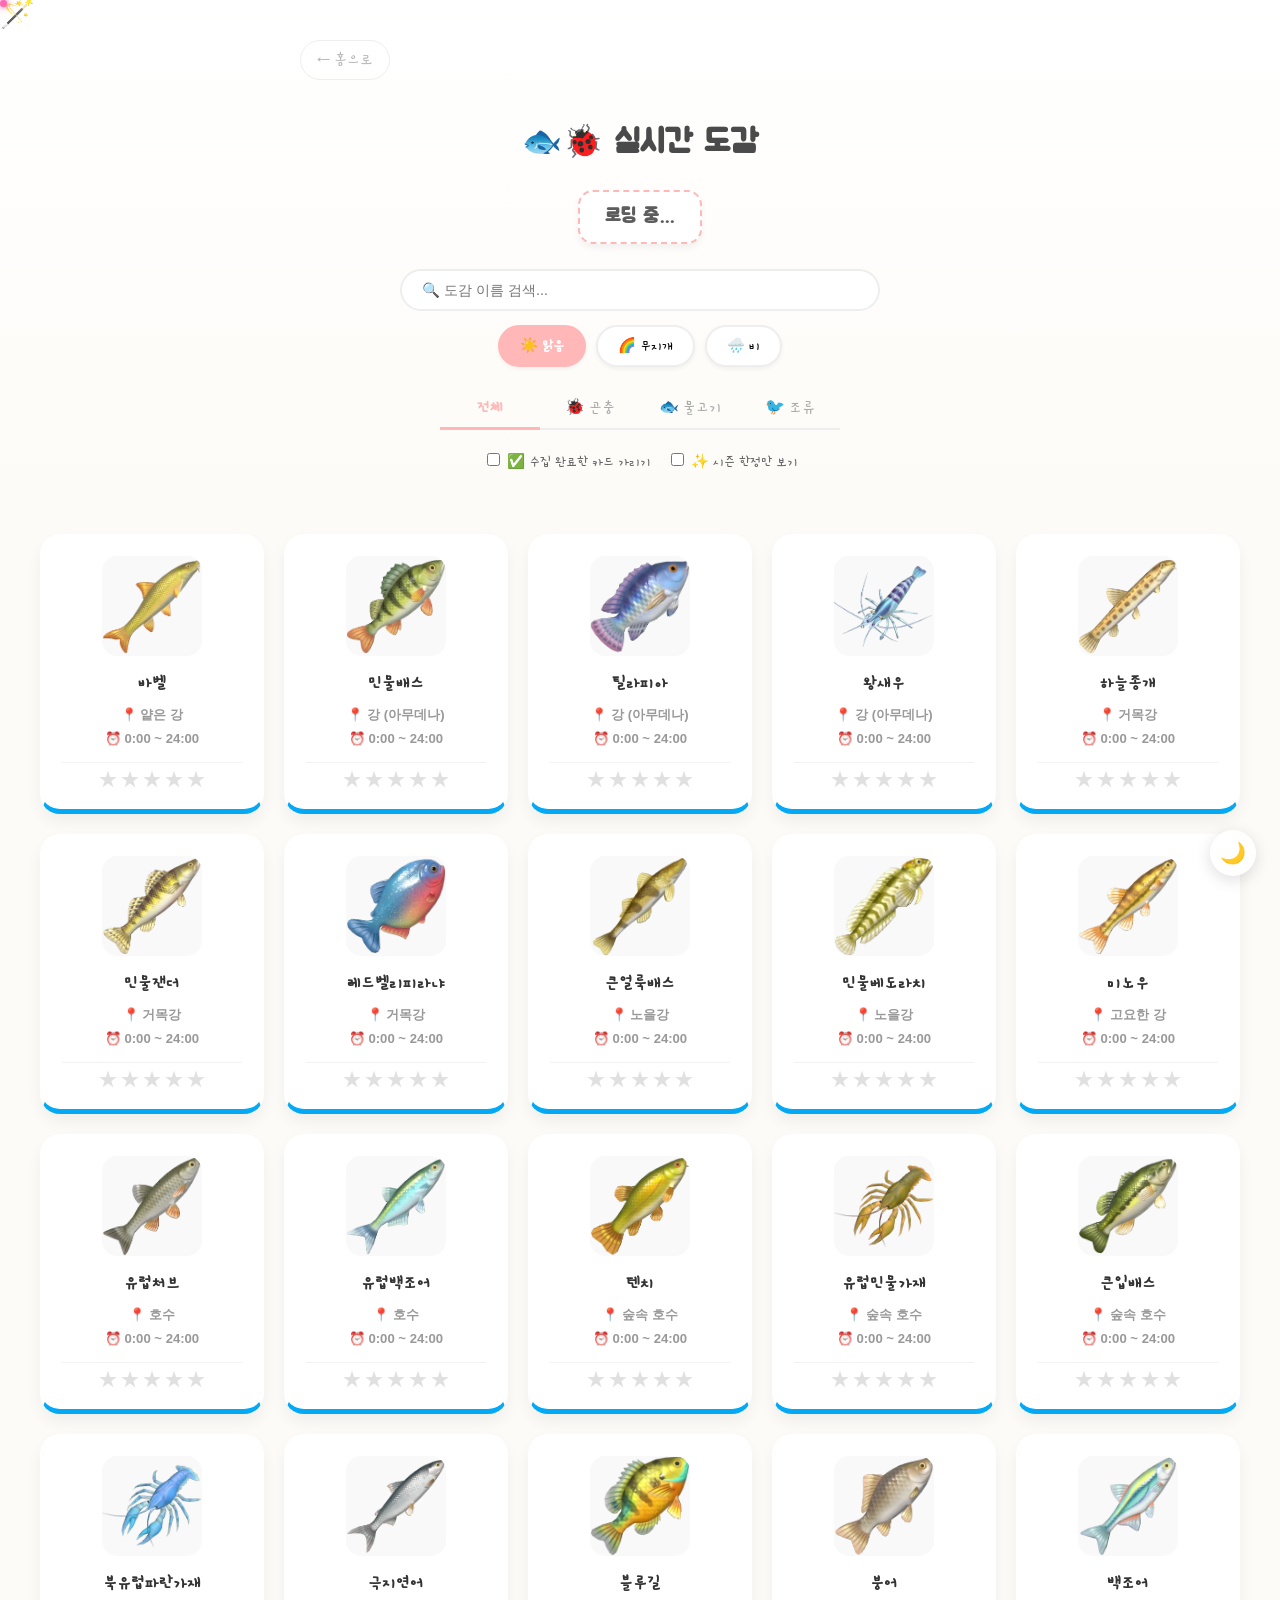
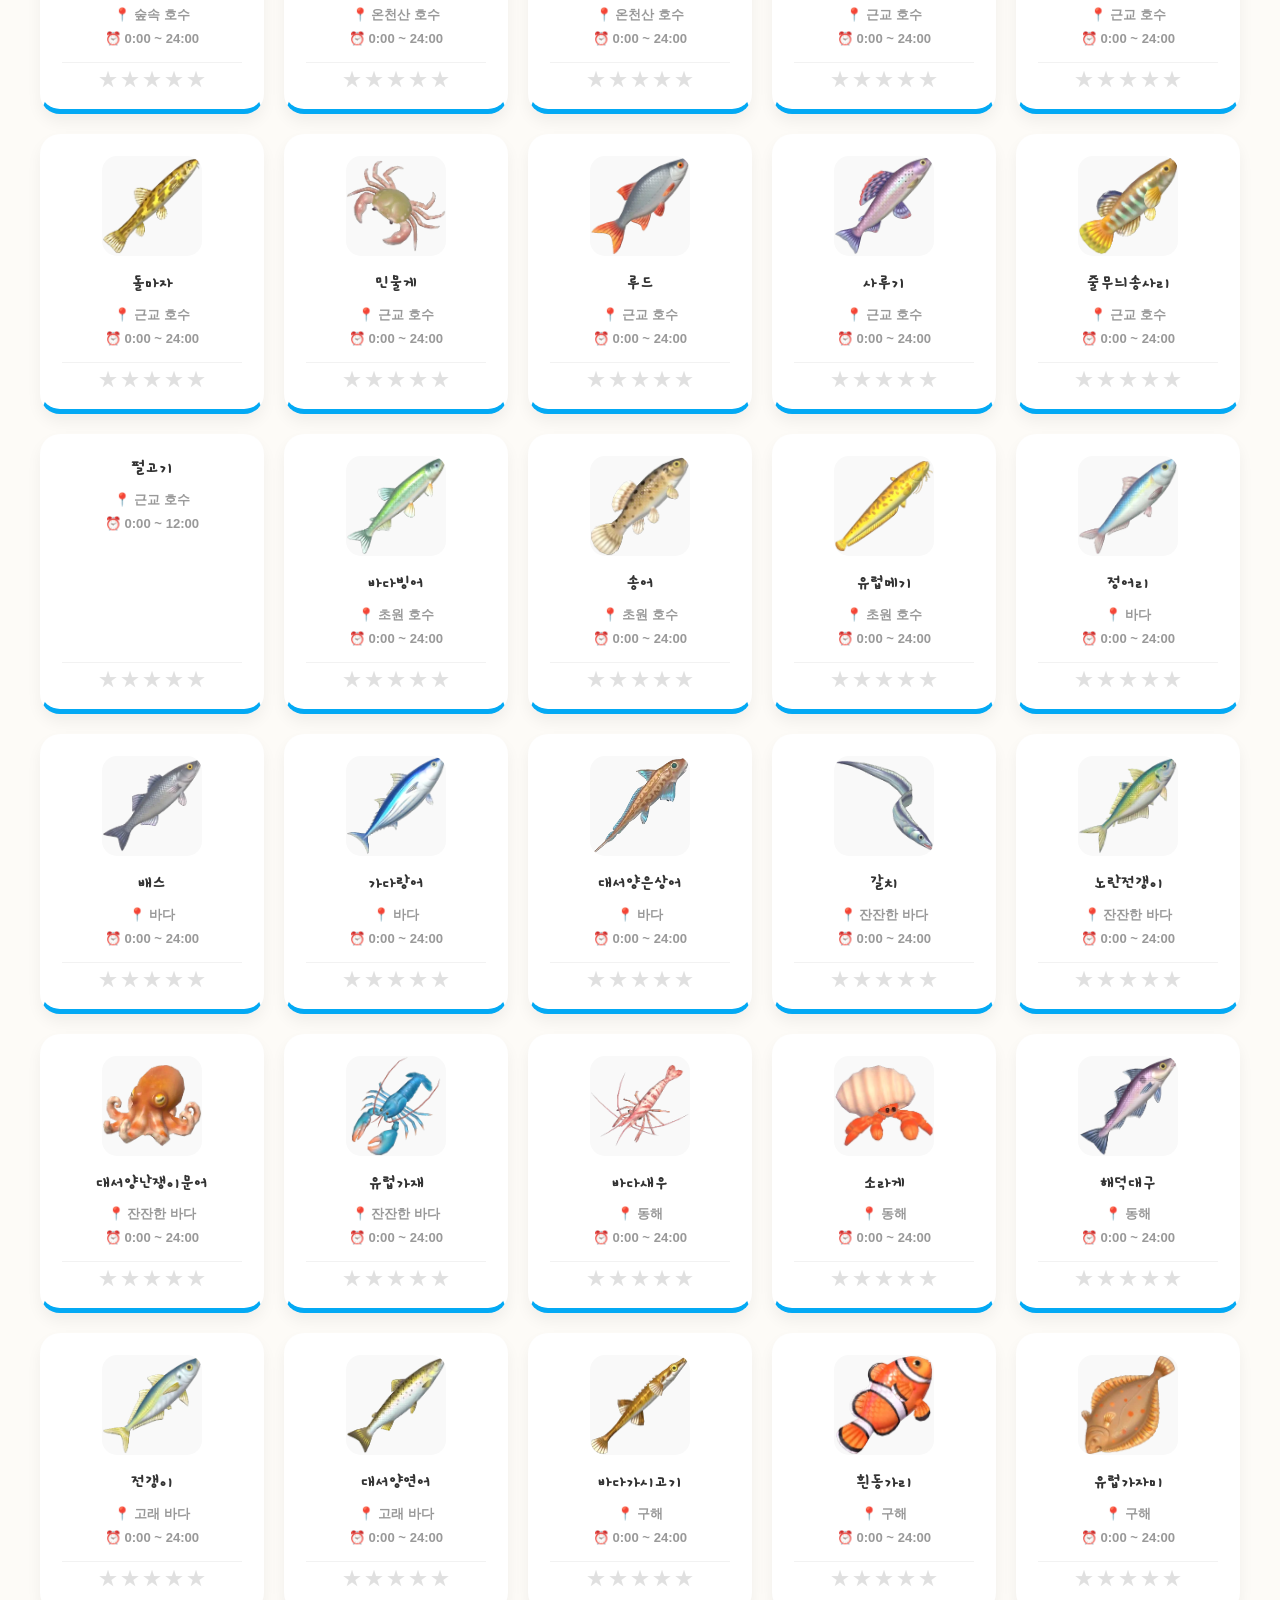
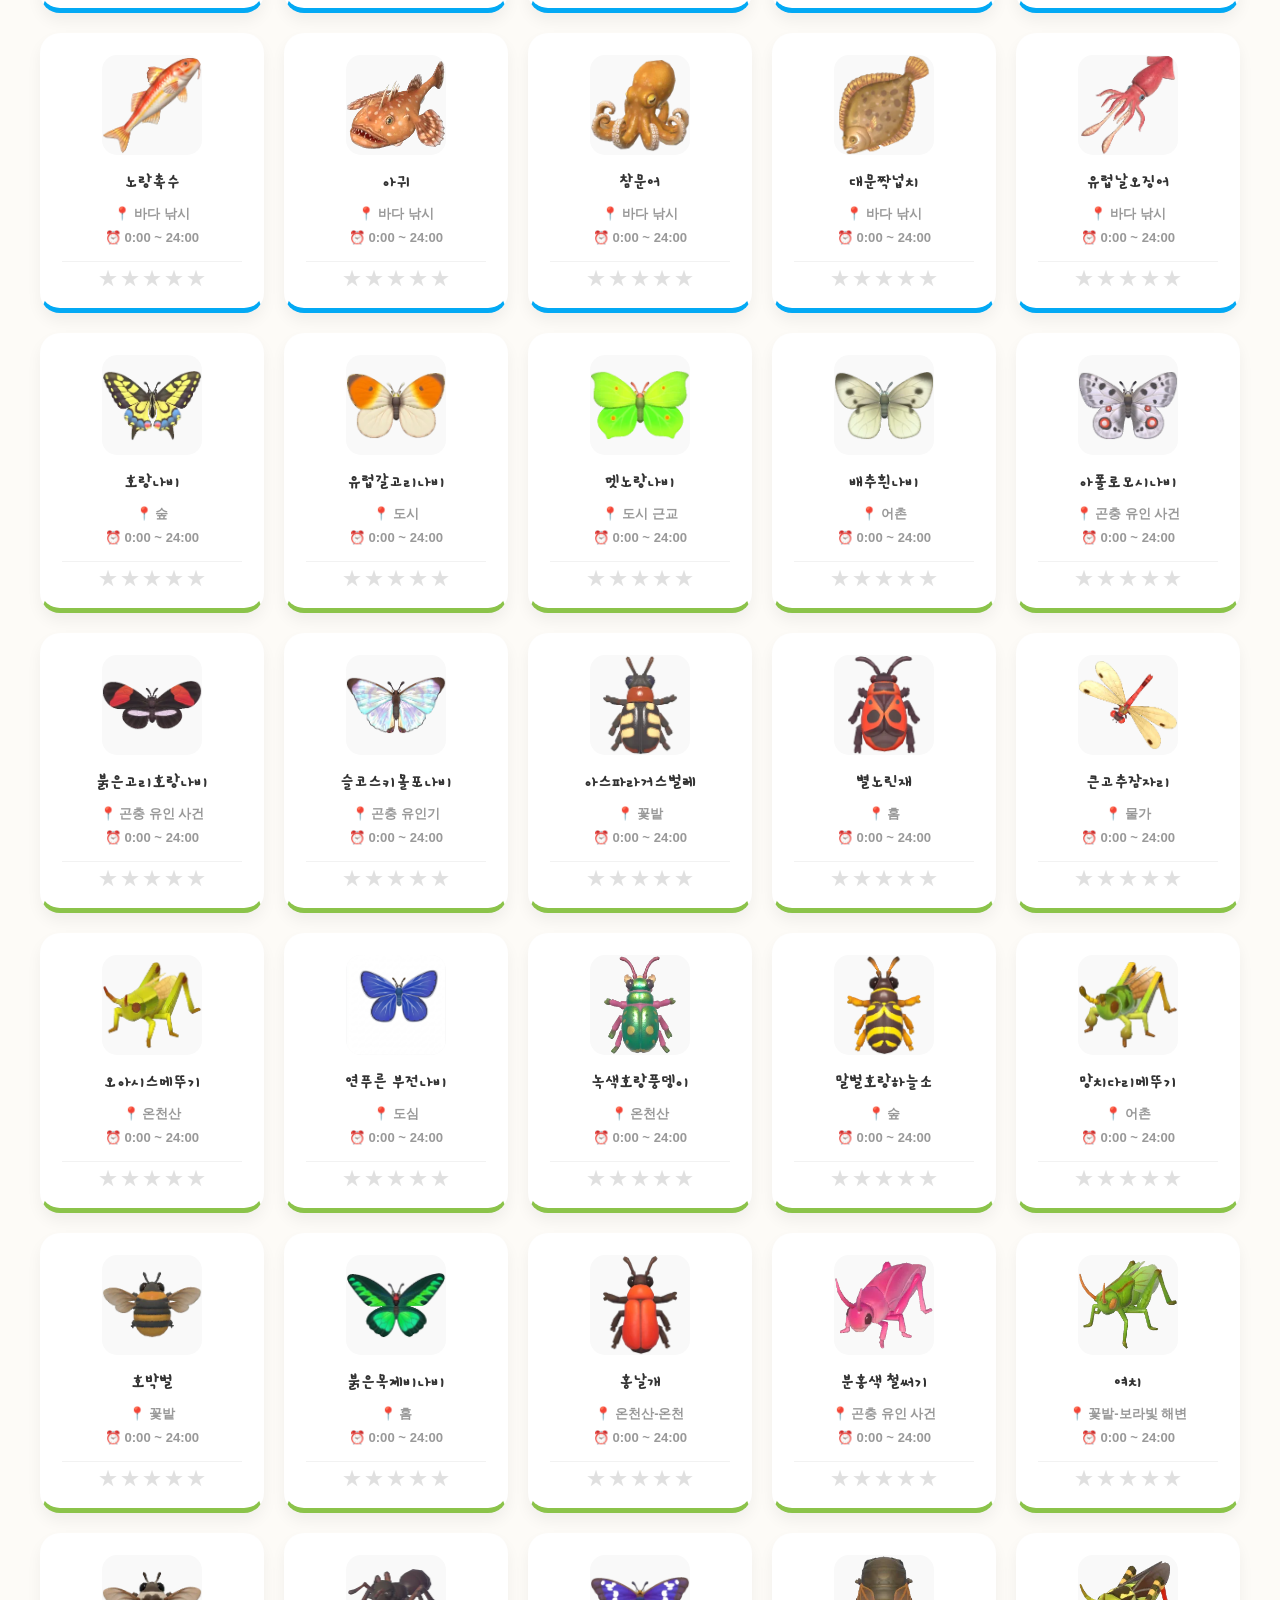
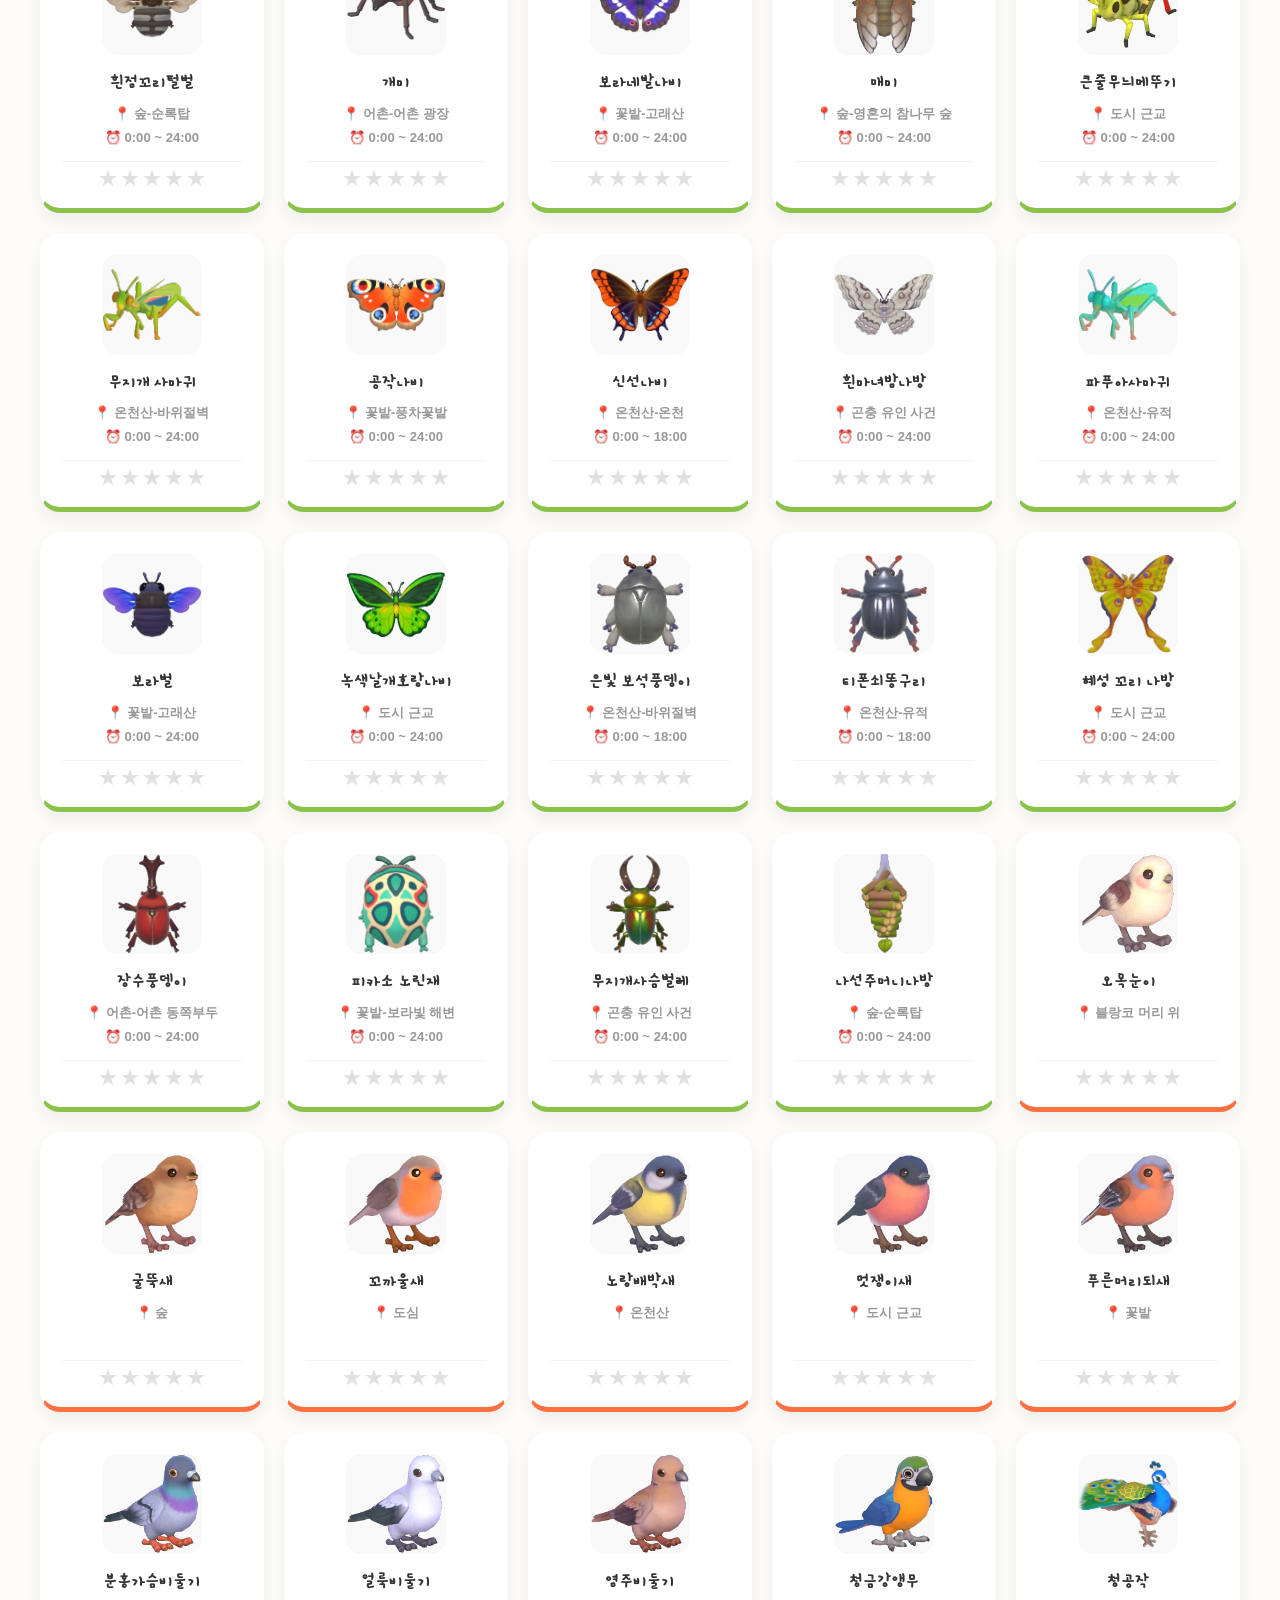
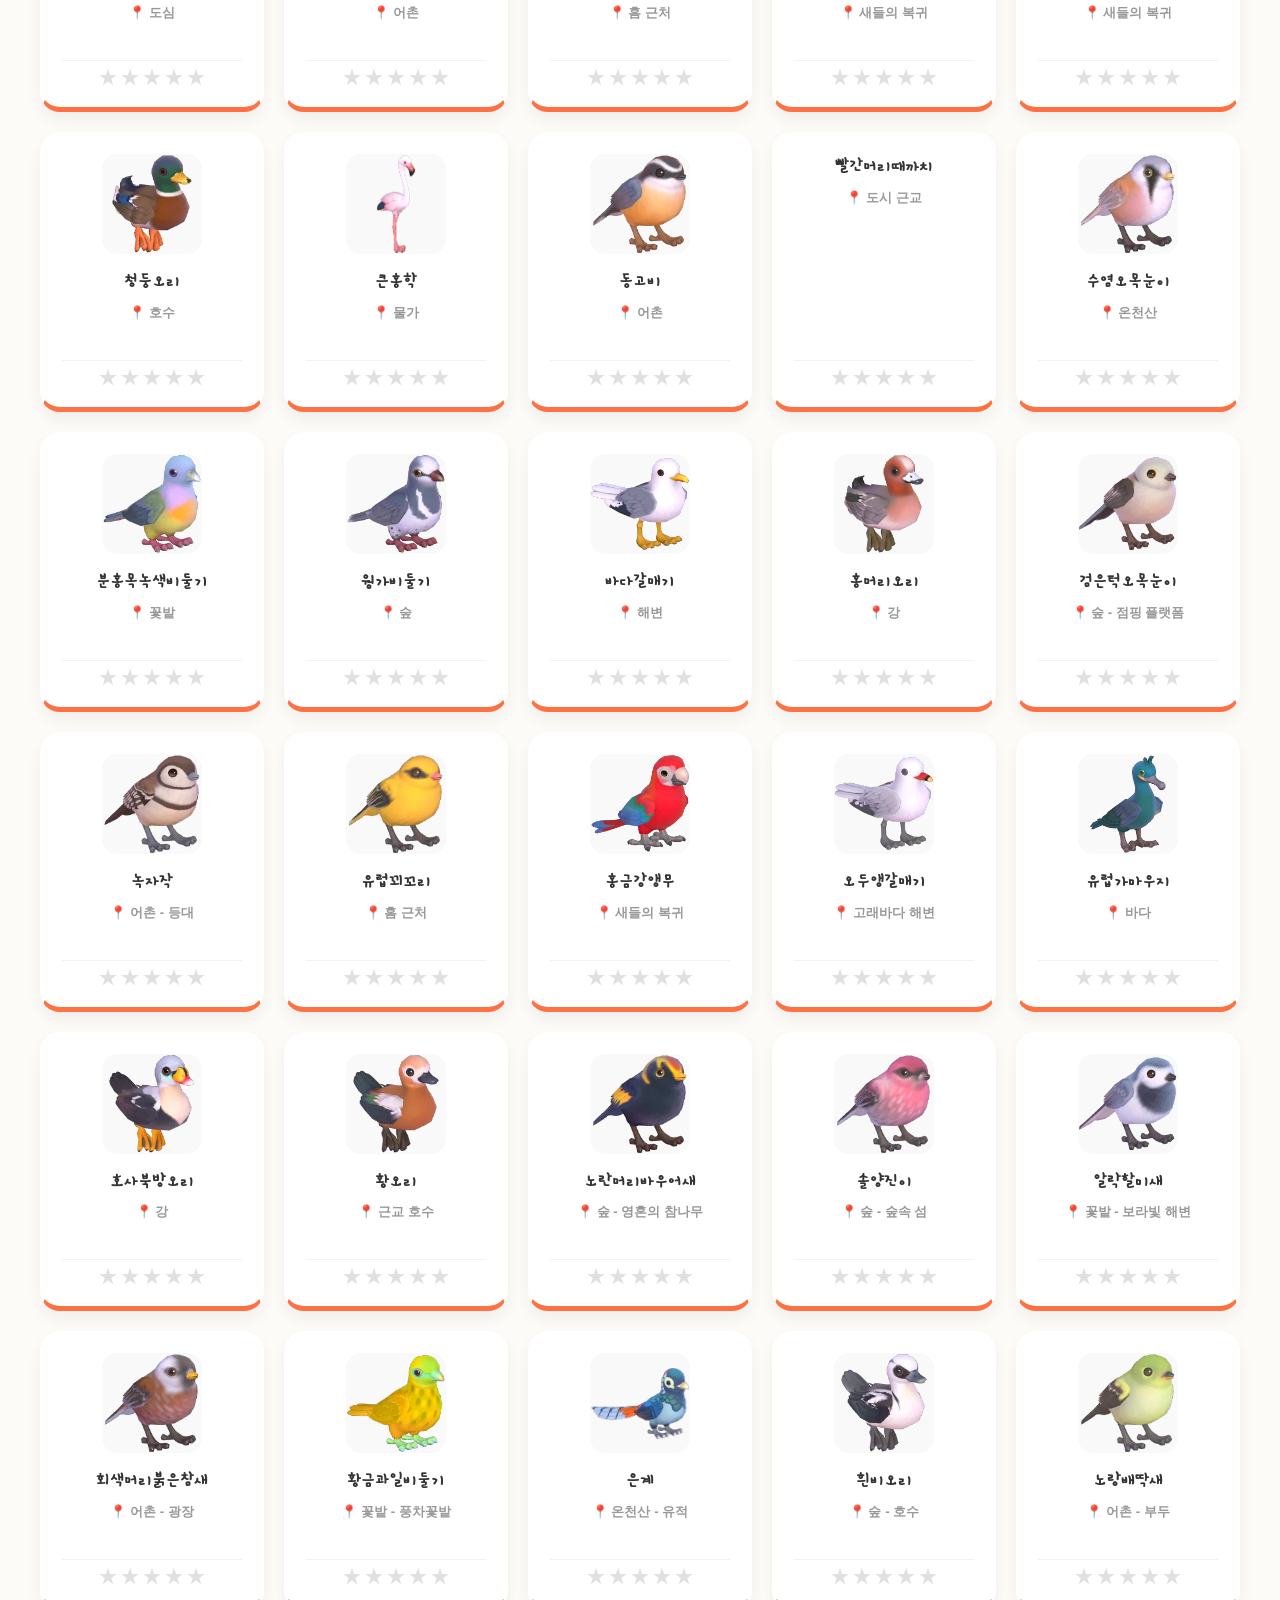
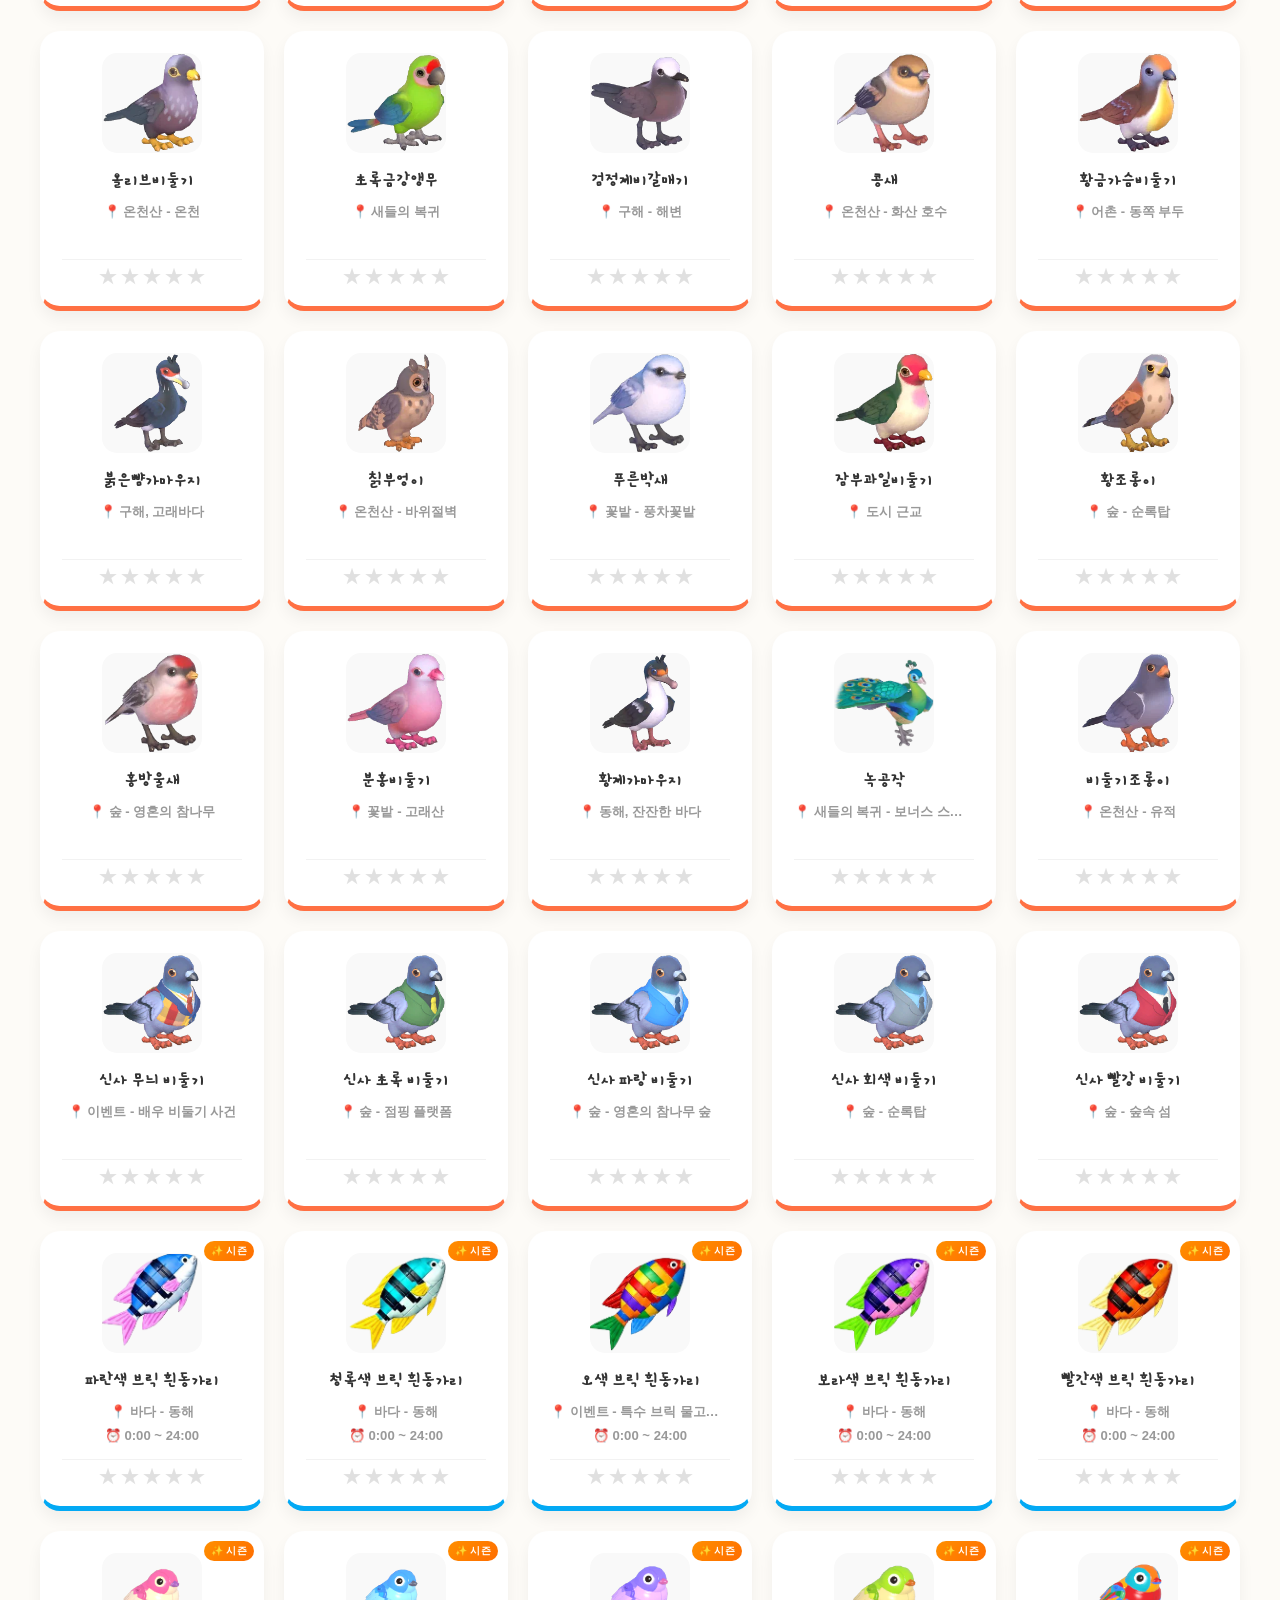
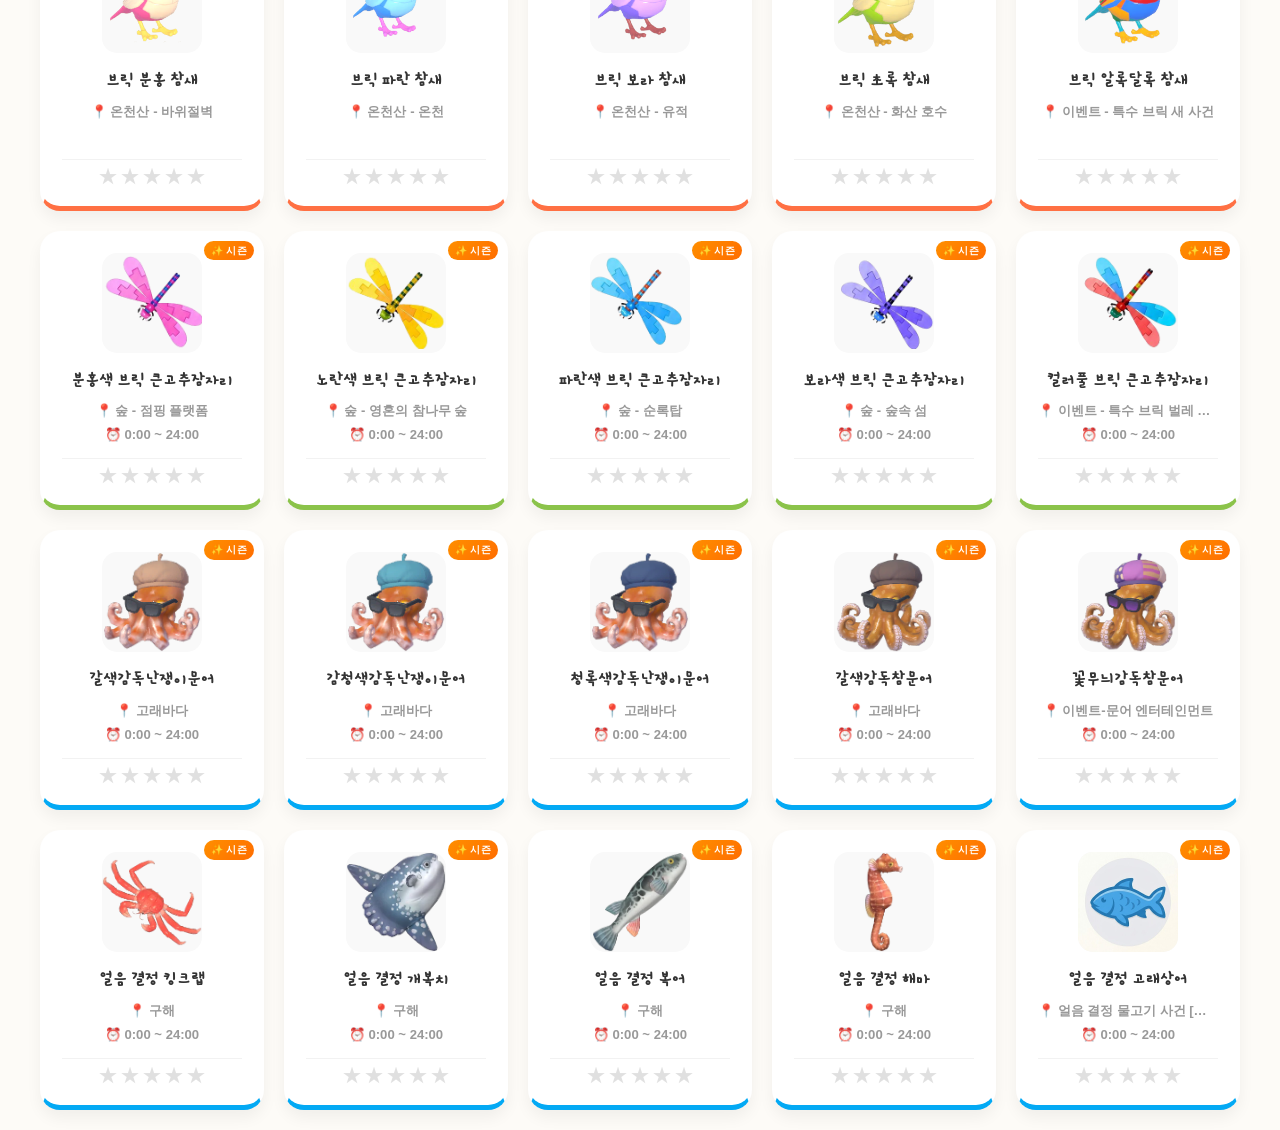
==== commit 4dfc376c: "아이템 카드 클릭 시 상세 정보 패널 추가 - 카드 클릭 → 하단 슬라이드업 패널 (위치·크기·시간·날씨) - 별점별 판매가 테이블, 현재 별점 행 강조 - 패널 내 별점 직접 변" ====
--- a/encyclopedia.html
+++ b/encyclopedia.html
@@ -53,6 +53,14 @@
 
     <main id="item-list" class="grid-container"></main>
 
+    <!-- ===== 아이템 상세 패널 ===== -->
+    <div id="item-detail-overlay" class="item-detail-overlay" style="display:none;">
+        <div class="item-detail-panel">
+            <button class="item-detail-back" onclick="closeItemDetail()">← 뒤로</button>
+            <div id="item-detail-content"></div>
+        </div>
+    </div>
+
     <!-- Firebase SDK -->
     <script src="https://www.gstatic.com/firebasejs/10.12.0/firebase-app-compat.js"></script>
     <script src="https://www.gstatic.com/firebasejs/10.12.0/firebase-auth-compat.js"></script>
--- a/css/style.css
+++ b/css/style.css
@@ -1488,7 +1488,7 @@
     border-color: #3a3a5a;
 }
 
-[data-theme="dark"] .star { color: rgba(255,255,255,0.1); }
+[data-theme="dark"] .star { color: rgba(255,255,255,0.32); }
 [data-theme="dark"] .star-rating { border-top-color: rgba(255,255,255,0.06); }
 
 [data-theme="dark"] .weather-btn {
@@ -1861,3 +1861,145 @@
     pointer-events: none;
     z-index: 1;
 }
+
+/* ===== 아이템 상세 뷰 ===== */
+.item-detail-overlay {
+    position: fixed;
+    inset: 0;
+    z-index: 1000;
+    display: flex;
+    align-items: flex-end;
+    background: rgba(0,0,0,0);
+    transition: background 0.3s;
+}
+.item-detail-overlay.open {
+    background: rgba(0,0,0,0.45);
+}
+.item-detail-panel {
+    width: 100%;
+    max-height: 92dvh;
+    background: var(--card-bg, #fff);
+    border-radius: 24px 24px 0 0;
+    padding: 20px 20px 36px;
+    overflow-y: auto;
+    transform: translateY(100%);
+    transition: transform 0.35s cubic-bezier(0.32,0.72,0,1);
+    box-shadow: 0 -8px 40px rgba(0,0,0,0.18);
+}
+.item-detail-overlay.open .item-detail-panel {
+    transform: translateY(0);
+}
+
+.item-detail-back {
+    background: none;
+    border: none;
+    font-size: 1rem;
+    color: var(--primary);
+    cursor: pointer;
+    padding: 0 0 16px 0;
+    font-family: inherit;
+    font-weight: bold;
+}
+
+.detail-img-wrap {
+    position: relative;
+    text-align: center;
+    margin-bottom: 12px;
+}
+.detail-img-wrap .season-badge {
+    position: absolute;
+    top: 0;
+    left: 50%;
+    transform: translateX(-50%);
+}
+.detail-img {
+    width: 130px;
+    height: 130px;
+    object-fit: contain;
+    margin-top: 20px;
+}
+.detail-name {
+    text-align: center;
+    font-size: 1.4rem;
+    margin: 0 0 20px;
+    color: var(--text-color);
+}
+
+.detail-info {
+    background: var(--main-bg, #f8f8f8);
+    border-radius: 14px;
+    padding: 14px 16px;
+    margin-bottom: 20px;
+    display: flex;
+    flex-direction: column;
+    gap: 10px;
+}
+.detail-row {
+    display: flex;
+    justify-content: space-between;
+    align-items: center;
+    font-size: 0.95rem;
+    color: var(--text-color);
+}
+.detail-label {
+    color: #888;
+    font-size: 0.88rem;
+}
+
+.detail-prices-section {
+    margin-bottom: 20px;
+}
+.detail-prices-title {
+    font-size: 0.95rem;
+    margin: 0 0 10px;
+    color: var(--text-color);
+}
+.detail-prices {
+    display: flex;
+    flex-direction: column;
+    gap: 6px;
+}
+.detail-price-row {
+    display: flex;
+    justify-content: space-between;
+    align-items: center;
+    padding: 8px 14px;
+    border-radius: 10px;
+    background: var(--main-bg, #f8f8f8);
+    font-size: 0.9rem;
+    color: var(--text-color);
+    transition: background 0.15s;
+}
+.detail-price-row.current {
+    background: var(--primary);
+    color: #fff;
+    font-weight: bold;
+}
+.detail-price-row.current .detail-price-star { color: #fff; }
+.detail-price-star { color: #FFD700; letter-spacing: -1px; }
+.detail-price-val { font-weight: bold; }
+
+.detail-star-section {
+    text-align: center;
+}
+.detail-star-label {
+    font-size: 0.85rem;
+    color: #888;
+    margin: 0 0 8px;
+}
+.detail-stars .star { font-size: 1.6rem; }
+
+/* 카드 클릭 커서 */
+.card { cursor: pointer; }
+
+/* 다크 모드 */
+[data-theme="dark"] .item-detail-panel {
+    background: #1e1e2e;
+}
+[data-theme="dark"] .detail-info,
+[data-theme="dark"] .detail-price-row {
+    background: #252535;
+}
+[data-theme="dark"] .detail-price-row.current {
+    background: var(--primary);
+}
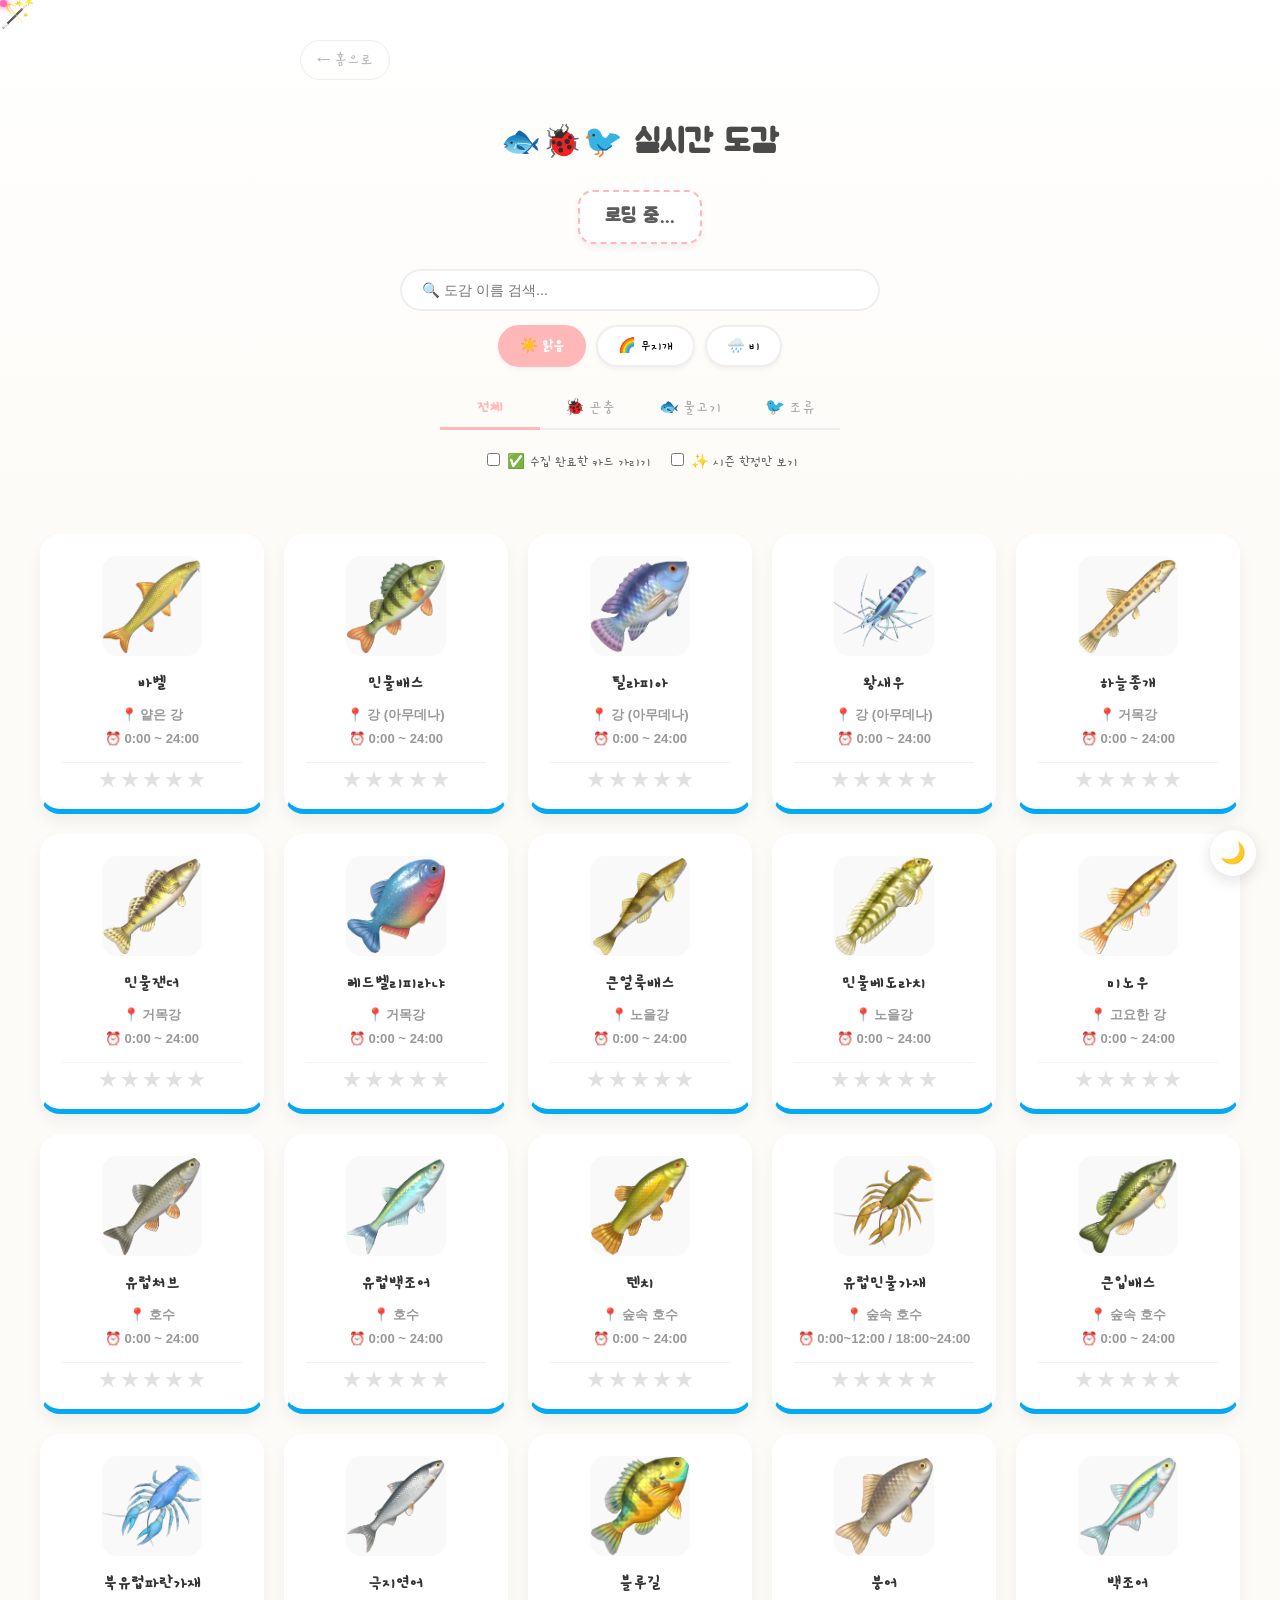
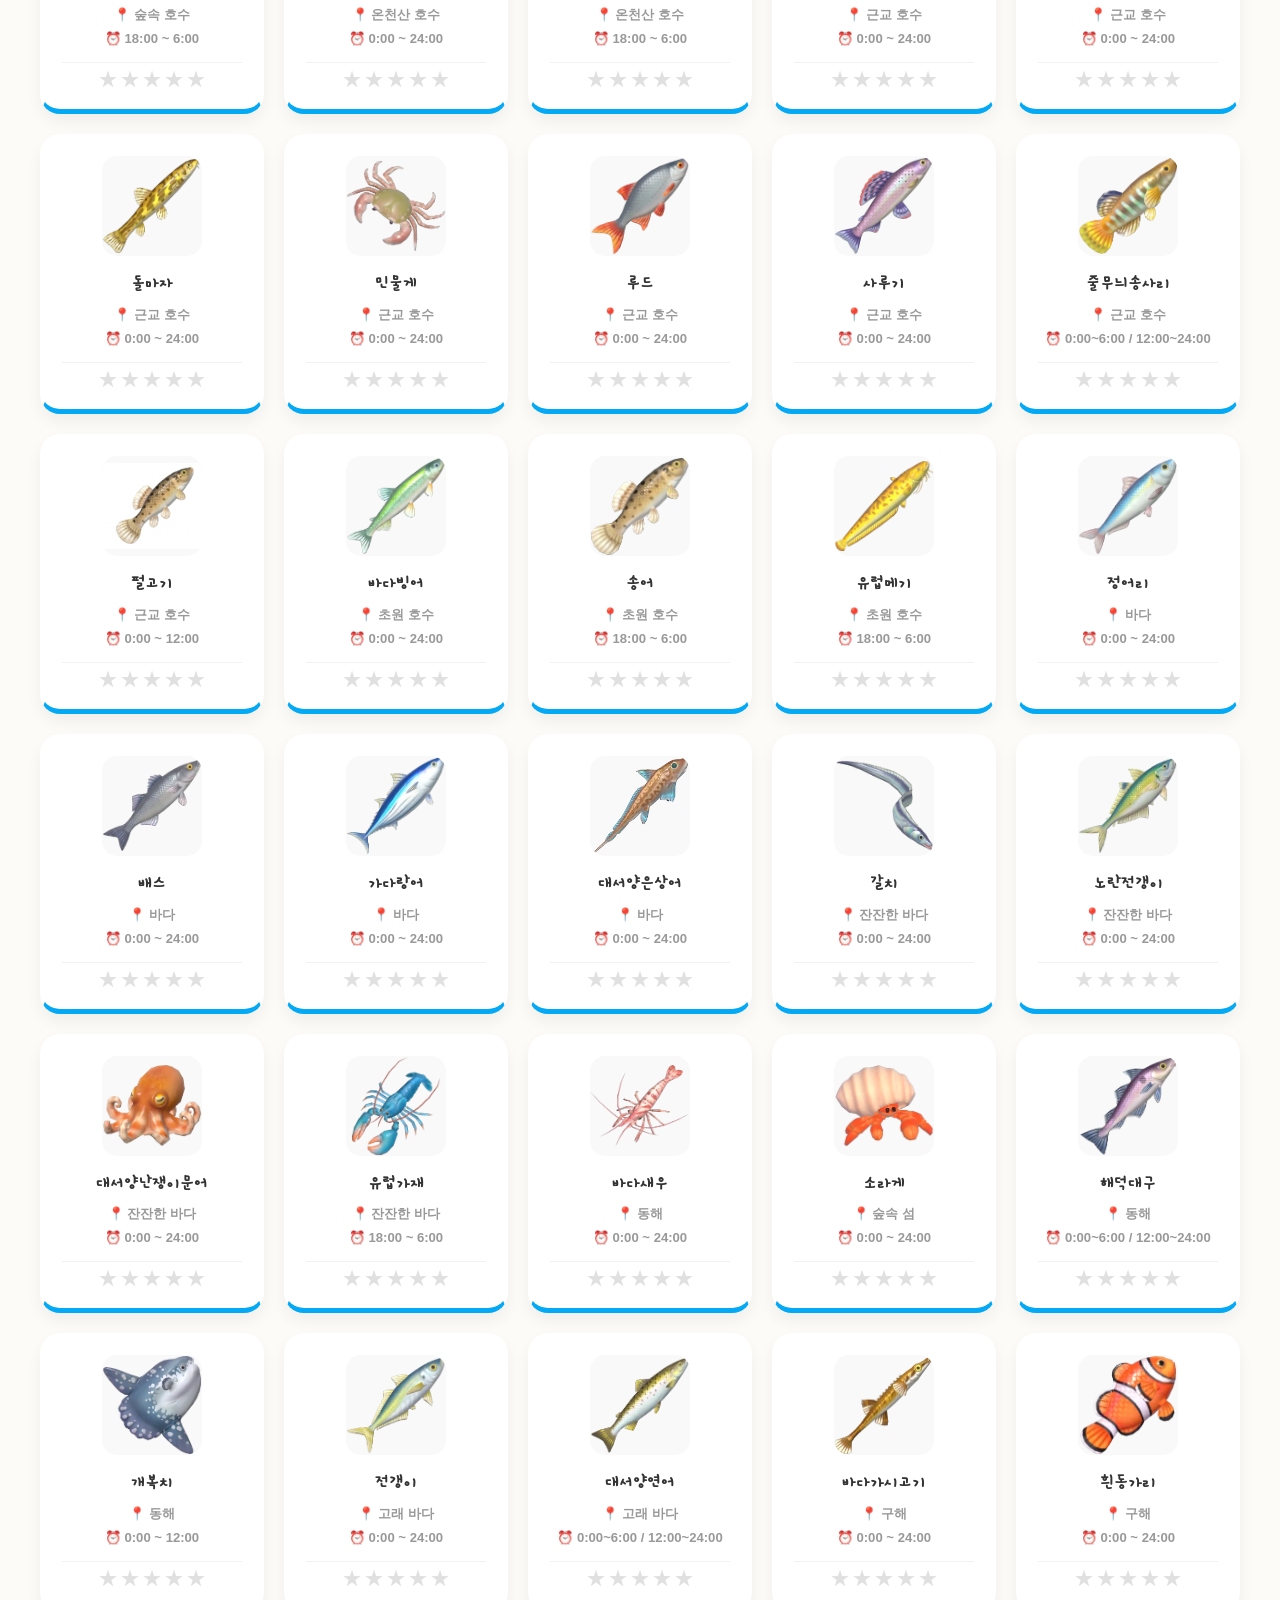
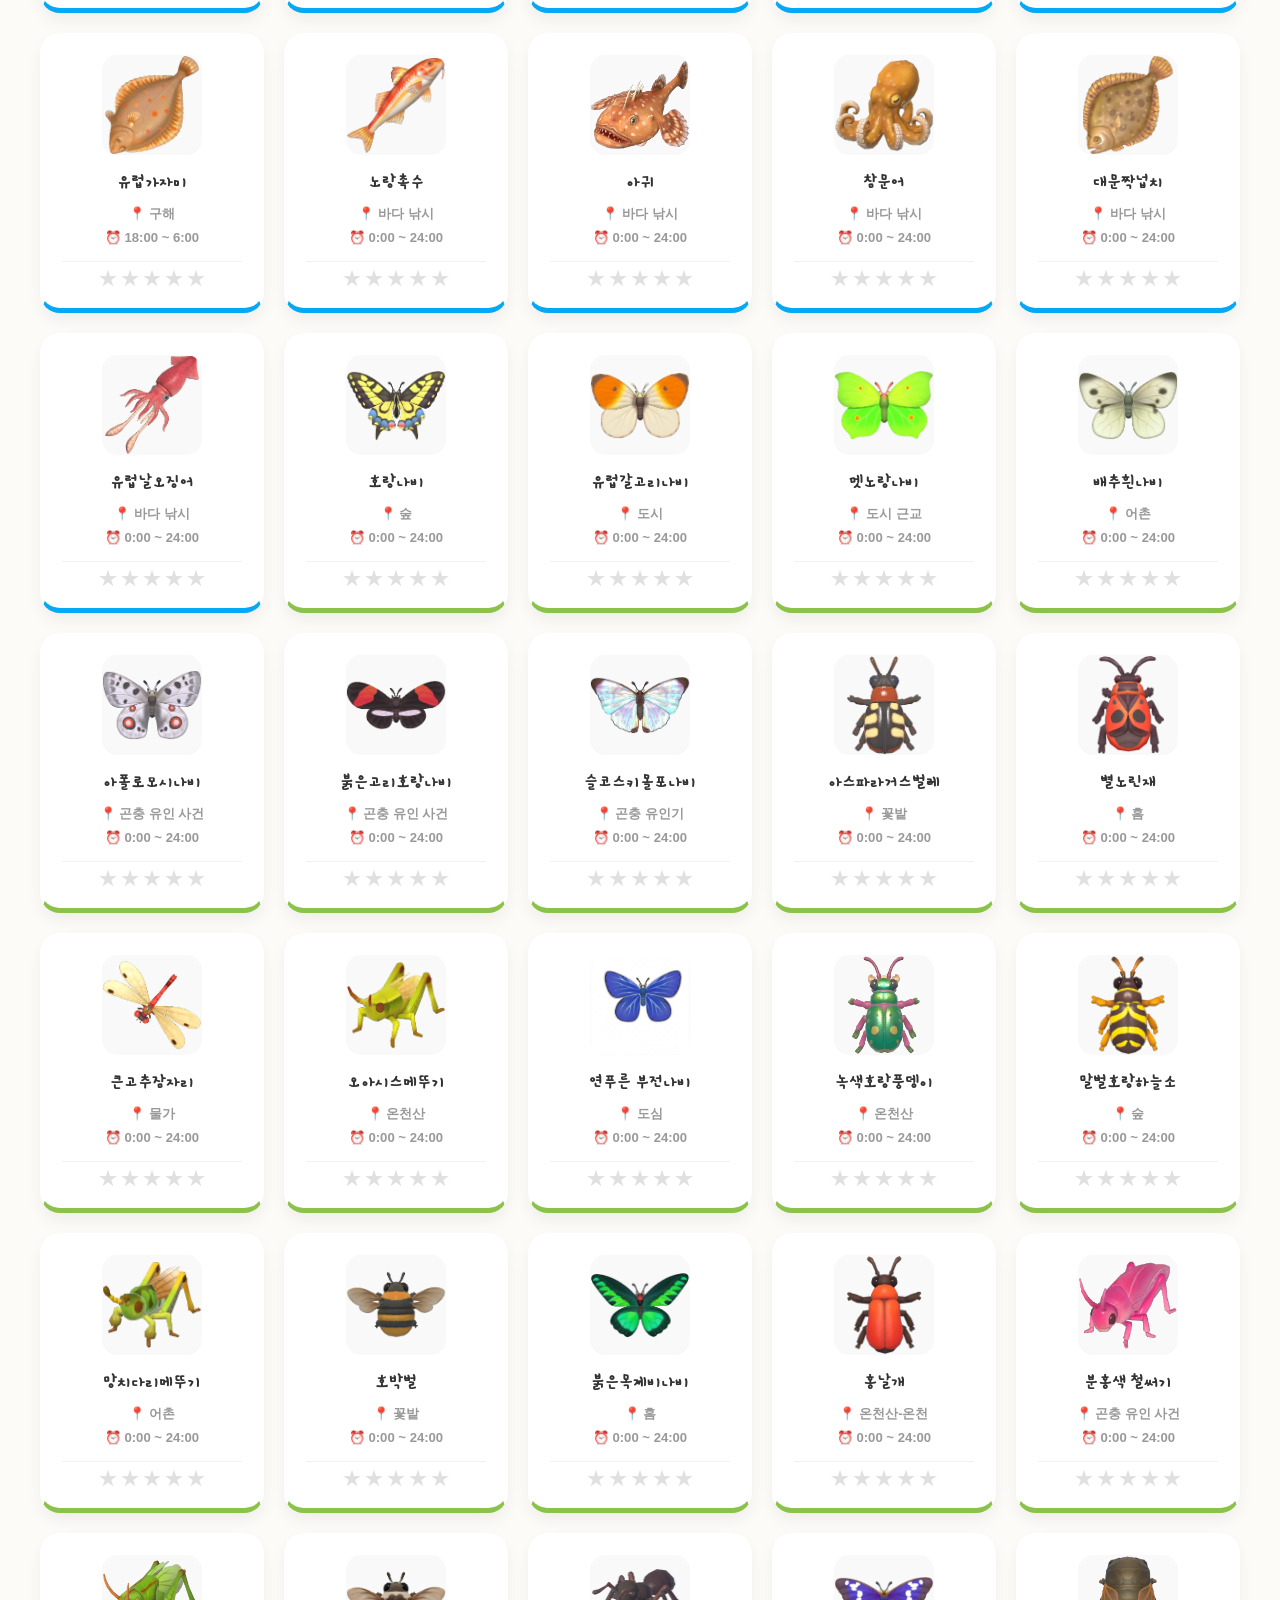
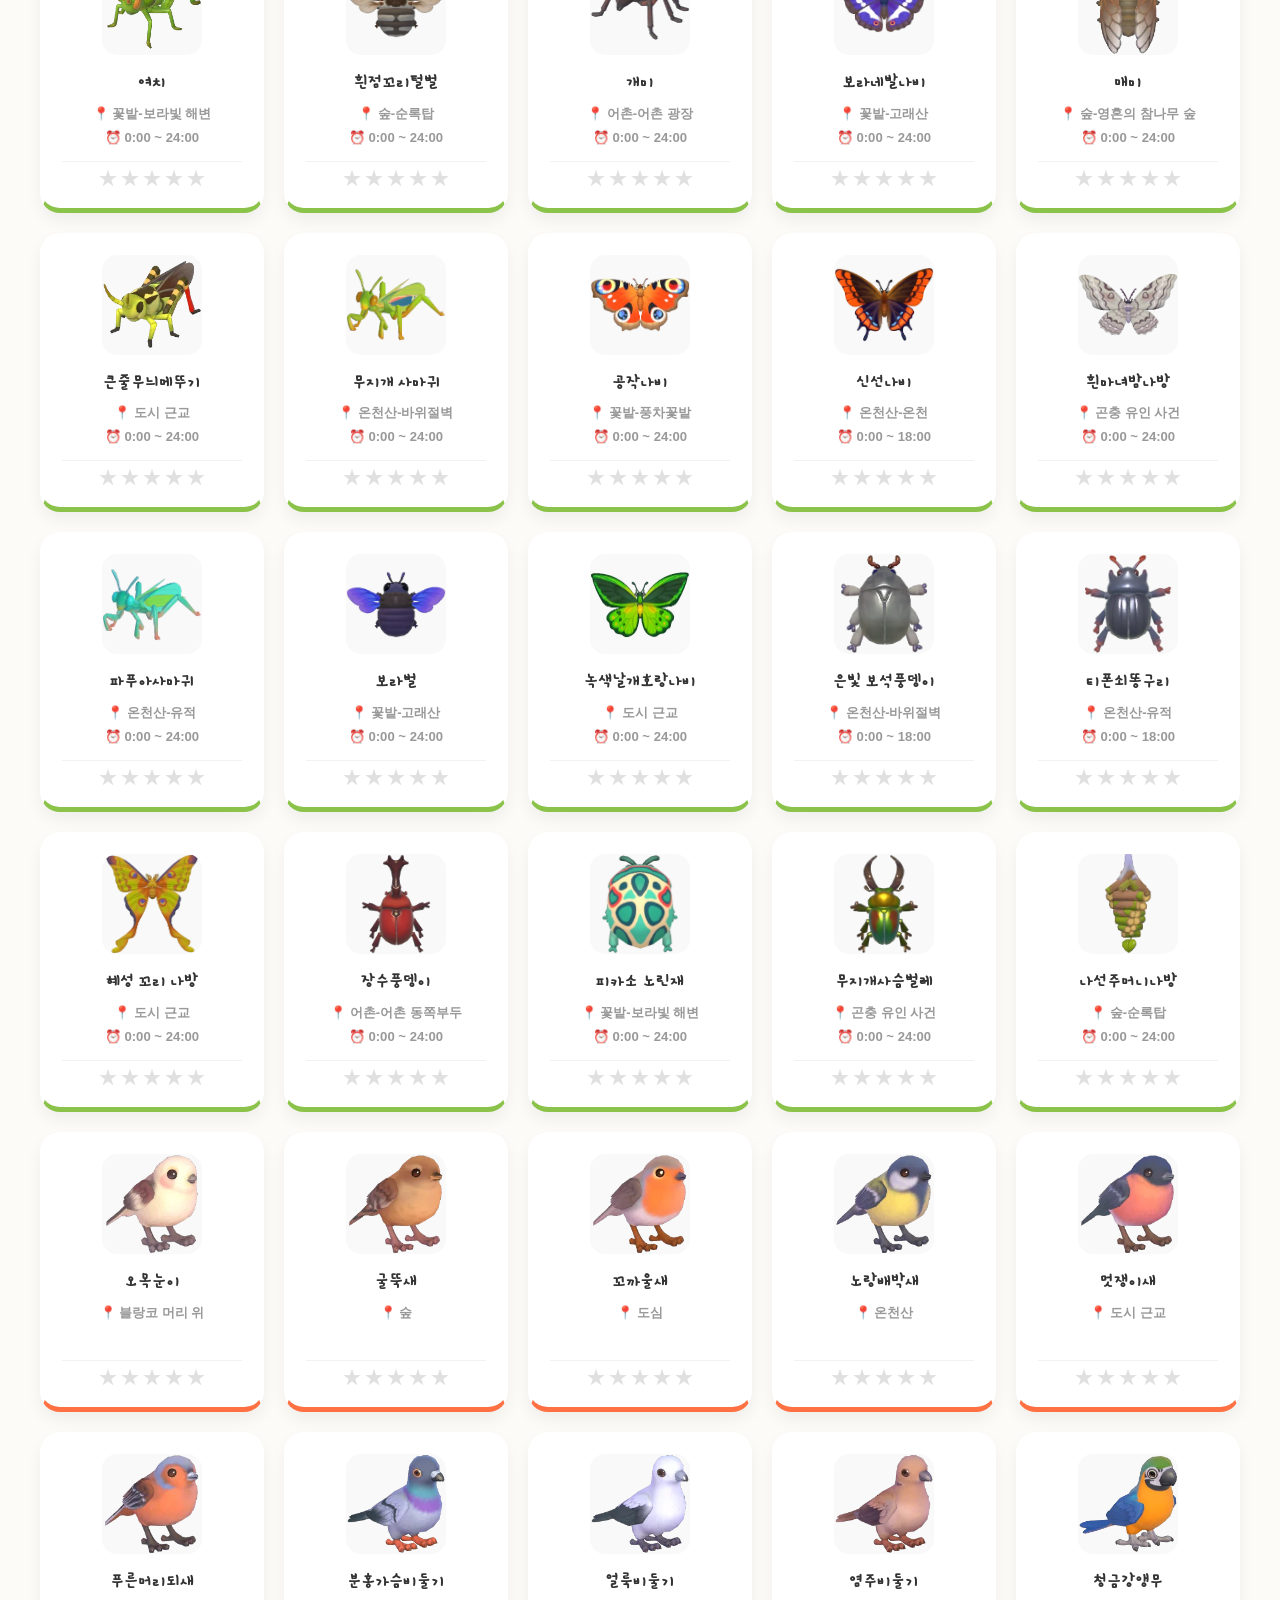
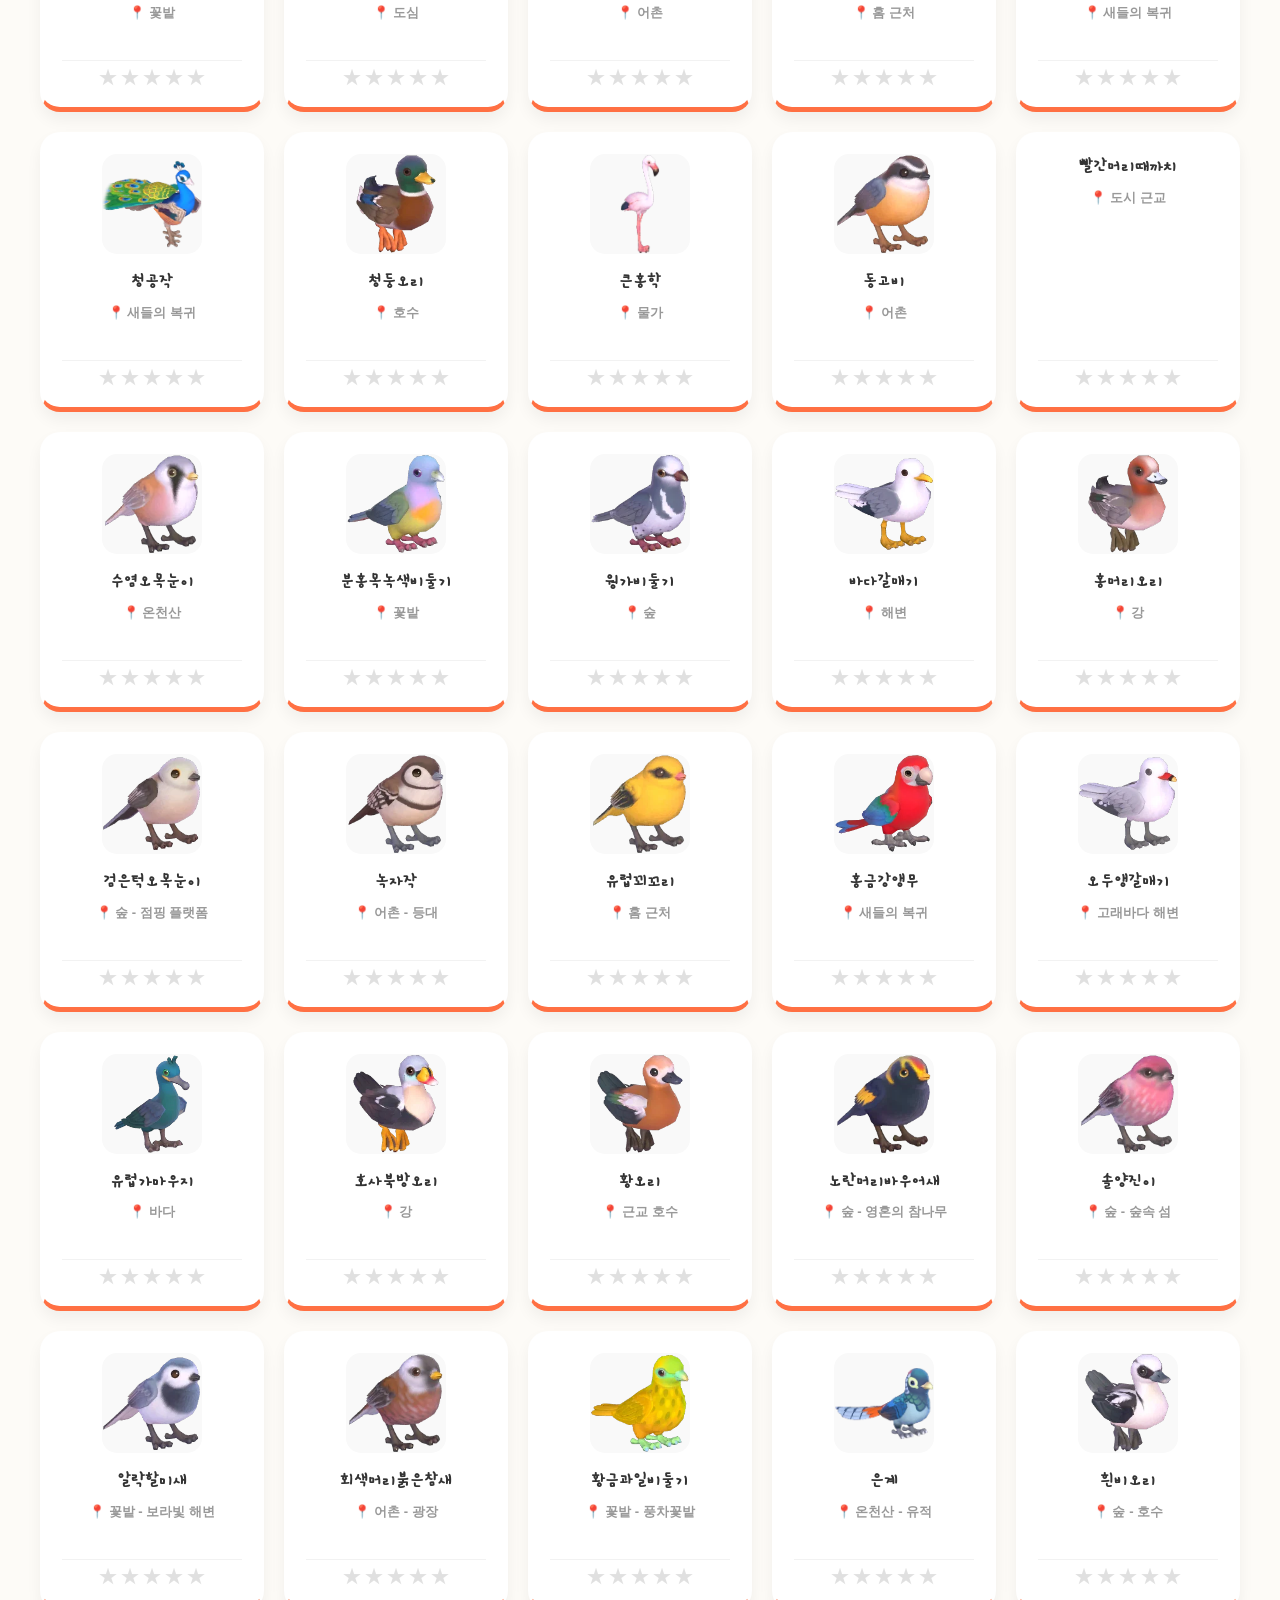
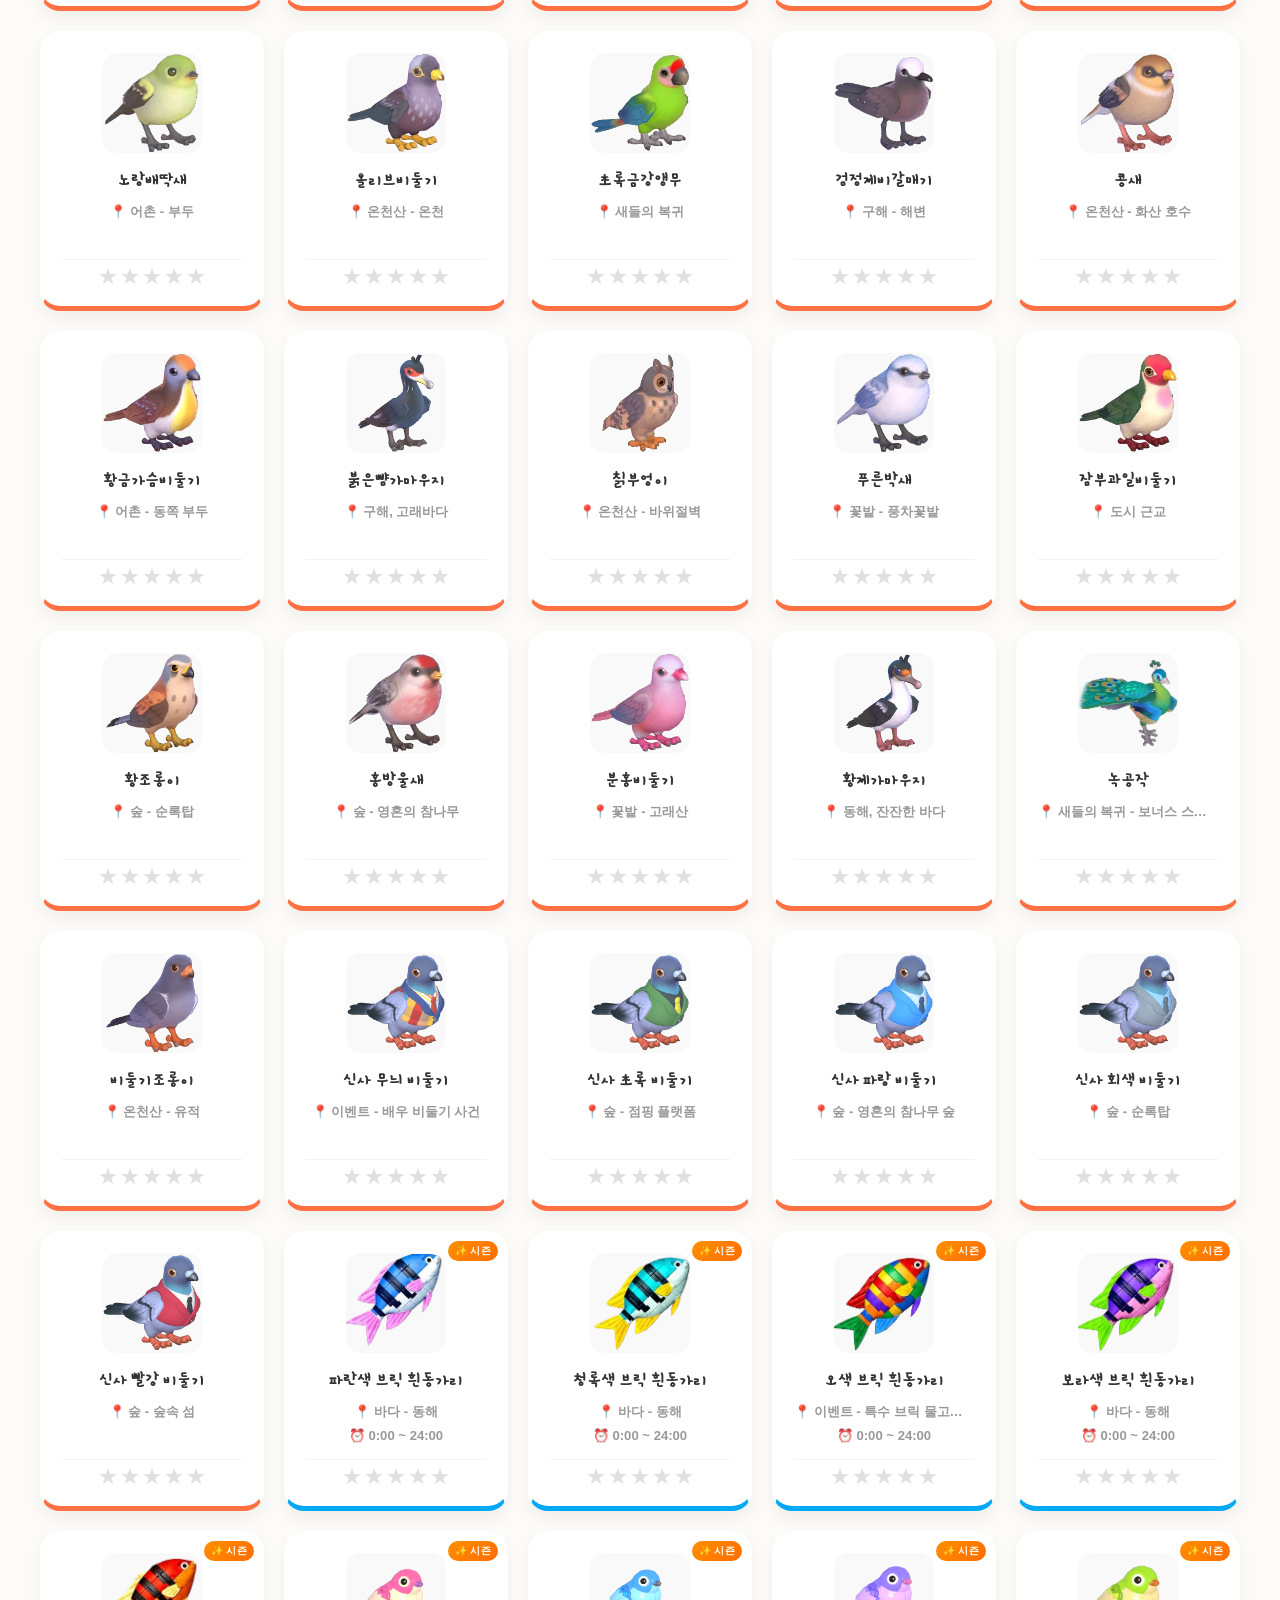
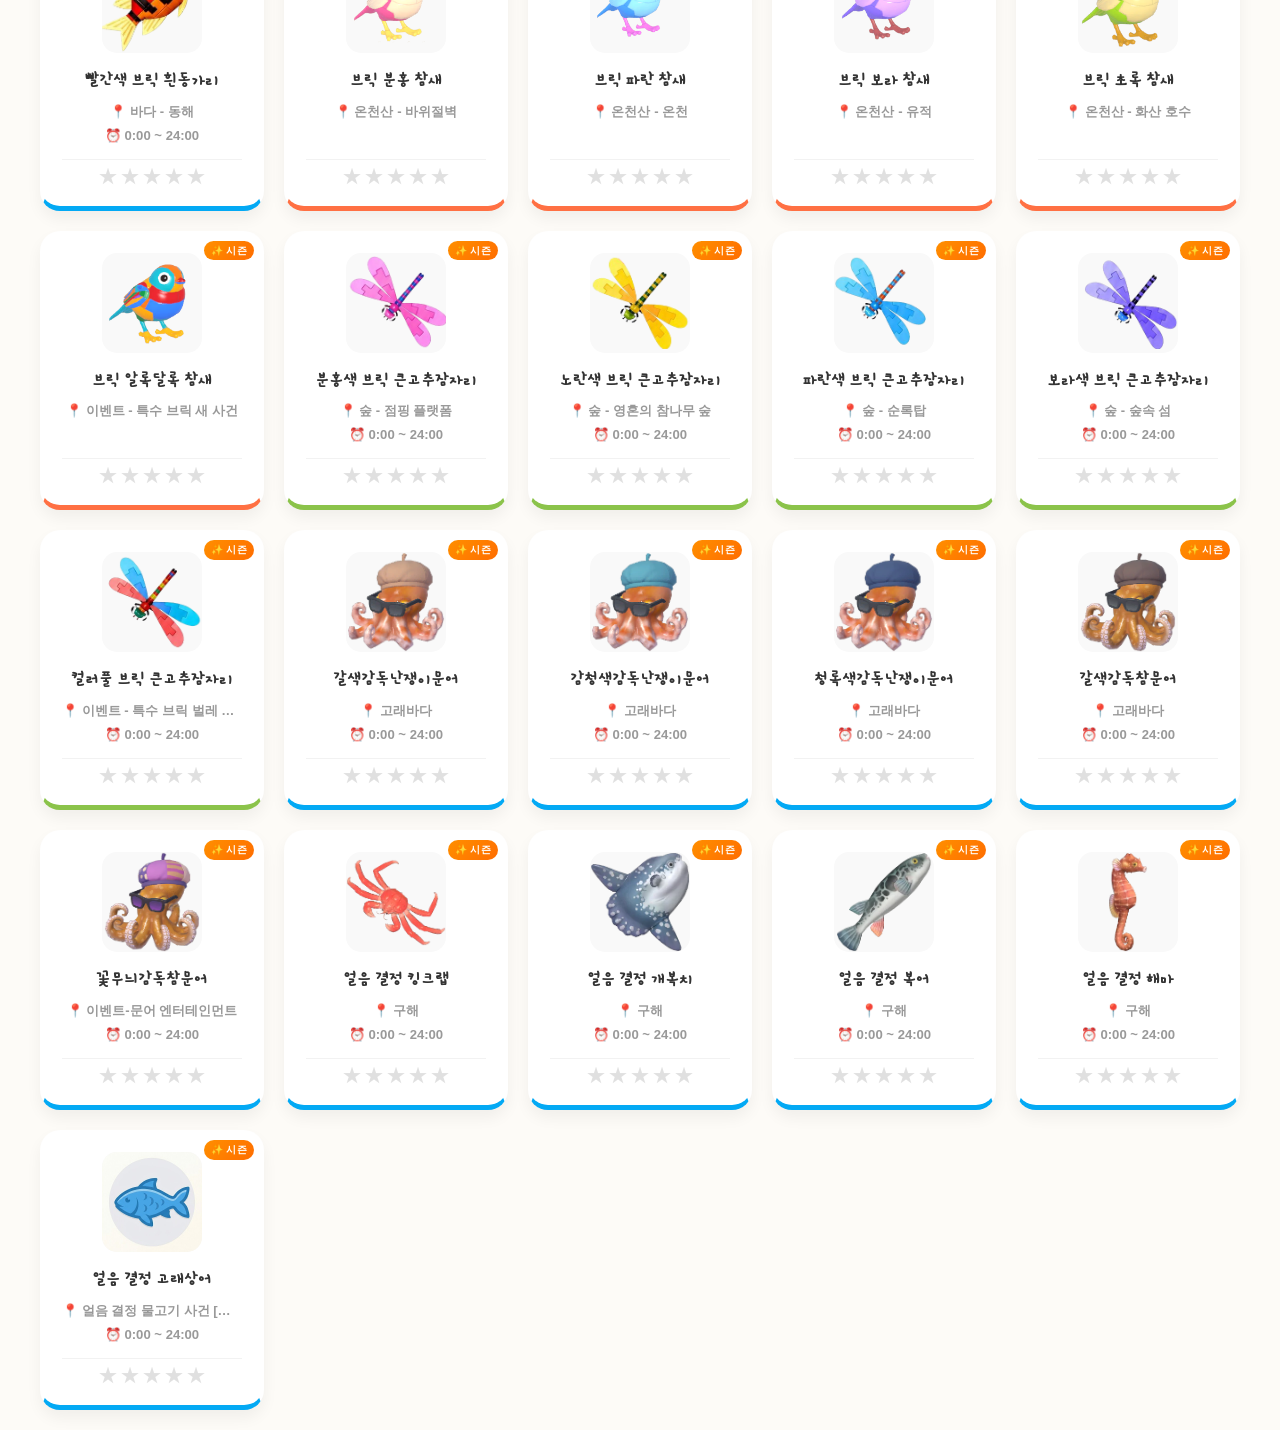
==== commit 38f7e96c: "실시간 도감 아이콘 추가" ====
--- a/encyclopedia.html
+++ b/encyclopedia.html
@@ -17,7 +17,7 @@
             <a href="index.html" class="back-btn">← 홈으로</a>
             <div id="auth-status"></div>
         </div>
-        <h1>🐟🐞 실시간 도감</h1>
+        <h1>🐟🐞🐦 실시간 도감</h1>
         <div id="real-time-clock" class="clock-display">
             로딩 중...
         </div>
--- a/css/style.css
+++ b/css/style.css
@@ -343,6 +343,10 @@
     background: linear-gradient(90deg, #ff9eb5, #ffb347);
 }
 
+.map-card::before {
+    background: linear-gradient(90deg, #43b89c, #56ccf2);
+}
+
 .nav-card:hover {
     transform: translateY(-8px);
     box-shadow: 0 20px 44px rgba(0,0,0,0.12);
@@ -899,9 +903,10 @@
 /* ===== ?뚯떇 移대뱶 ?곹깭 ?됱긽 ===== */
 .card.food-card { padding-top: 30px; } /* 諭껋? 怨듦컙 ?뺣낫 */
 
-.card.status-favorite { border-color: #ff9eb5; background: linear-gradient(150deg, #fff5f7, #ffffff); }
+.card.status-favorite { border-color: #ff80aa; background: linear-gradient(135deg, #ffc8dc 0%, #ffd6e8 50%, #fff5f8 100%); }
 .card.status-dislike  { border-color: #85bfff; background: linear-gradient(150deg, #f5f8ff, #ffffff); }
 .card.status-full     { border-color: #81c784; background: linear-gradient(150deg, #f4faf4, #ffffff); }
+.card.status-none     { border-color: #ffd54f; background: linear-gradient(150deg, #fffde7, #ffffff); }
 
 /* ?곹깭 諭껋? (移대뱶 醫뚯긽?? */
 .food-status-badge {
@@ -973,6 +978,40 @@
     border-color: var(--primary);
     color: white;
     font-weight: bold;
+}
+
+/* ===== 펫 먹이 검색 ===== */
+.pet-search-bar {
+    padding: 8px 20px 4px;
+    max-width: 480px;
+    margin: 0 auto;
+    width: 100%;
+    box-sizing: border-box;
+}
+
+#food-search-input {
+    width: 100%;
+    box-sizing: border-box;
+    padding: 10px 18px;
+    border: 2px solid #eee;
+    border-radius: 25px;
+    font-family: 'NanumSquareRound', sans-serif;
+    font-size: 0.9rem;
+    color: #555;
+    outline: none;
+    transition: border-color 0.2s, box-shadow 0.2s;
+    background: white;
+}
+
+#food-search-input:focus {
+    border-color: var(--primary);
+    box-shadow: 0 0 0 3px rgba(255,183,183,0.2);
+}
+
+[data-theme="dark"] #food-search-input {
+    background: #252535;
+    border-color: #3a3a5a;
+    color: #d0c8d8;
 }
 
 /* ===== ??移대뱶 ?곹깭 ?붿빟 移?===== */
@@ -1614,9 +1653,10 @@
 [data-theme="dark"] .profile-section-toggle:hover { background: #252535; }
 [data-theme="dark"] .profile-danger-zone   { border-top-color: #3a1a1a; }
 
-[data-theme="dark"] .card.status-favorite { background: linear-gradient(150deg, #2a1a20, #252535); }
+[data-theme="dark"] .card.status-favorite { background: linear-gradient(135deg, #3d1228 0%, #2d1520 50%, #252535 100%); }
 [data-theme="dark"] .card.status-dislike  { background: linear-gradient(150deg, #1a1e2a, #252535); }
 [data-theme="dark"] .card.status-full     { background: linear-gradient(150deg, #1a2a1a, #252535); }
+[data-theme="dark"] .card.status-none     { background: linear-gradient(150deg, #252010, #252535); }
 
 /* ===== 다크모드 토글 버튼 ===== */
 .theme-toggle-btn {
@@ -1861,145 +1901,409 @@
     pointer-events: none;
     z-index: 1;
 }
-
-/* ===== 아이템 상세 뷰 ===== */
-.item-detail-overlay {
-    position: fixed;
-    inset: 0;
-    z-index: 1000;
-    display: flex;
-    align-items: flex-end;
-    background: rgba(0,0,0,0);
-    transition: background 0.3s;
-}
-.item-detail-overlay.open {
-    background: rgba(0,0,0,0.45);
-}
-.item-detail-panel {
-    width: 100%;
-    max-height: 92dvh;
-    background: var(--card-bg, #fff);
-    border-radius: 24px 24px 0 0;
-    padding: 20px 20px 36px;
-    overflow-y: auto;
-    transform: translateY(100%);
-    transition: transform 0.35s cubic-bezier(0.32,0.72,0,1);
-    box-shadow: 0 -8px 40px rgba(0,0,0,0.18);
-}
-.item-detail-overlay.open .item-detail-panel {
-    transform: translateY(0);
-}
-
-.item-detail-back {
-    background: none;
-    border: none;
-    font-size: 1rem;
-    color: var(--primary);
-    cursor: pointer;
-    padding: 0 0 16px 0;
-    font-family: inherit;
-    font-weight: bold;
-}
-
-.detail-img-wrap {
-    position: relative;
-    text-align: center;
-    margin-bottom: 12px;
-}
-.detail-img-wrap .season-badge {
-    position: absolute;
-    top: 0;
-    left: 50%;
-    transform: translateX(-50%);
-}
-.detail-img {
-    width: 130px;
-    height: 130px;
-    object-fit: contain;
-    margin-top: 20px;
-}
-.detail-name {
-    text-align: center;
-    font-size: 1.4rem;
-    margin: 0 0 20px;
-    color: var(--text-color);
-}
-
-.detail-info {
-    background: var(--main-bg, #f8f8f8);
-    border-radius: 14px;
-    padding: 14px 16px;
-    margin-bottom: 20px;
-    display: flex;
-    flex-direction: column;
-    gap: 10px;
-}
-.detail-row {
-    display: flex;
-    justify-content: space-between;
-    align-items: center;
-    font-size: 0.95rem;
-    color: var(--text-color);
-}
-.detail-label {
-    color: #888;
-    font-size: 0.88rem;
-}
-
-.detail-prices-section {
-    margin-bottom: 20px;
-}
-.detail-prices-title {
-    font-size: 0.95rem;
-    margin: 0 0 10px;
-    color: var(--text-color);
-}
-.detail-prices {
-    display: flex;
-    flex-direction: column;
-    gap: 6px;
-}
-.detail-price-row {
-    display: flex;
-    justify-content: space-between;
-    align-items: center;
-    padding: 8px 14px;
-    border-radius: 10px;
-    background: var(--main-bg, #f8f8f8);
-    font-size: 0.9rem;
-    color: var(--text-color);
-    transition: background 0.15s;
-}
-.detail-price-row.current {
-    background: var(--primary);
-    color: #fff;
-    font-weight: bold;
-}
-.detail-price-row.current .detail-price-star { color: #fff; }
-.detail-price-star { color: #FFD700; letter-spacing: -1px; }
-.detail-price-val { font-weight: bold; }
-
-.detail-star-section {
-    text-align: center;
-}
-.detail-star-label {
-    font-size: 0.85rem;
-    color: #888;
-    margin: 0 0 8px;
-}
-.detail-stars .star { font-size: 1.6rem; }
-
-/* 카드 클릭 커서 */
-.card { cursor: pointer; }
-
-/* 다크 모드 */
-[data-theme="dark"] .item-detail-panel {
-    background: #1e1e2e;
-}
-[data-theme="dark"] .detail-info,
-[data-theme="dark"] .detail-price-row {
-    background: #252535;
-}
-[data-theme="dark"] .detail-price-row.current {
-    background: var(--primary);
-}
+
+/* ===== 아이템 상세 뷰 ===== */
+.item-detail-overlay {
+    position: fixed;
+    inset: 0;
+    z-index: 1000;
+    display: flex;
+    align-items: flex-end;
+    background: rgba(0,0,0,0);
+    transition: background 0.3s;
+}
+.item-detail-overlay.open {
+    background: rgba(0,0,0,0.45);
+}
+.item-detail-panel {
+    width: 100%;
+    max-height: 92dvh;
+    background: var(--card-bg, #fff);
+    border-radius: 24px 24px 0 0;
+    padding: 20px 20px 36px;
+    overflow-y: auto;
+    transform: translateY(100%);
+    transition: transform 0.35s cubic-bezier(0.32,0.72,0,1);
+    box-shadow: 0 -8px 40px rgba(0,0,0,0.18);
+}
+.item-detail-overlay.open .item-detail-panel {
+    transform: translateY(0);
+}
+
+.item-detail-back {
+    background: none;
+    border: none;
+    font-size: 1rem;
+    color: var(--primary);
+    cursor: pointer;
+    padding: 0 0 16px 0;
+    font-family: inherit;
+    font-weight: bold;
+}
+
+.detail-img-wrap {
+    position: relative;
+    text-align: center;
+    margin-bottom: 12px;
+}
+.detail-img-wrap .season-badge {
+    position: absolute;
+    top: 0;
+    left: 50%;
+    transform: translateX(-50%);
+}
+.detail-img {
+    width: 130px;
+    height: 130px;
+    object-fit: contain;
+    margin-top: 20px;
+}
+.detail-name {
+    text-align: center;
+    font-size: 1.4rem;
+    margin: 0 0 20px;
+    color: var(--text-color);
+}
+
+.detail-info {
+    background: var(--main-bg, #f8f8f8);
+    border-radius: 14px;
+    padding: 14px 16px;
+    margin-bottom: 20px;
+    display: flex;
+    flex-direction: column;
+    gap: 10px;
+}
+.detail-row {
+    display: flex;
+    justify-content: space-between;
+    align-items: center;
+    font-size: 0.95rem;
+    color: var(--text-color);
+}
+.detail-label {
+    color: #888;
+    font-size: 0.88rem;
+}
+
+.detail-prices-section {
+    margin-bottom: 20px;
+}
+.detail-prices-title {
+    font-size: 0.95rem;
+    margin: 0 0 10px;
+    color: var(--text-color);
+}
+.detail-prices {
+    display: flex;
+    flex-direction: column;
+    gap: 6px;
+}
+.detail-price-row {
+    display: flex;
+    justify-content: space-between;
+    align-items: center;
+    padding: 8px 14px;
+    border-radius: 10px;
+    background: var(--main-bg, #f8f8f8);
+    font-size: 0.9rem;
+    color: var(--text-color);
+    transition: background 0.15s;
+}
+.detail-price-row.current {
+    background: var(--primary);
+    color: #fff;
+    font-weight: bold;
+}
+.detail-price-row.current .detail-price-star { color: #fff; }
+.detail-price-star { color: #FFD700; letter-spacing: -1px; }
+.detail-price-val { font-weight: bold; }
+
+.detail-star-section {
+    text-align: center;
+}
+.detail-star-label {
+    font-size: 0.85rem;
+    color: #888;
+    margin: 0 0 8px;
+}
+.detail-stars .star { font-size: 1.6rem; }
+
+/* 카드 클릭 커서 */
+.card { cursor: pointer; }
+
+/* 다크 모드 */
+[data-theme="dark"] .item-detail-panel {
+    background: #1e1e2e;
+}
+[data-theme="dark"] .detail-info,
+[data-theme="dark"] .detail-price-row {
+    background: #252535;
+}
+[data-theme="dark"] .detail-price-row.current {
+    background: var(--primary);
+}
+
+/* ===== 지도 페이지 ===== */
+.map-page {
+    display: flex;
+    flex-direction: column;
+    gap: 16px;
+    padding: 16px;
+    max-width: 1300px;
+    margin: 0 auto;
+}
+
+@media (min-width: 700px) {
+    .map-page { flex-direction: row; align-items: flex-start; }
+}
+
+.map-wrapper {
+    position: relative;
+    width: 100%;
+    max-width: 850px;
+    margin: 0 auto;
+    border-radius: 16px;
+    overflow: hidden;
+    box-shadow: 0 4px 20px rgba(0,0,0,0.15);
+    background: #a8d8ea;
+    flex-shrink: 0;
+}
+
+.map-wrapper::before {
+    content: '';
+    display: block;
+    padding-top: 100%;
+}
+
+.map-bg {
+    position: absolute;
+    inset: 0;
+    width: 100%;
+    height: 100%;
+    object-fit: cover;
+    display: block;
+}
+
+.map-no-image::after {
+    content: '🗺️ 지도 이미지를 불러올 수 없어요';
+    position: absolute;
+    inset: 0;
+    display: flex;
+    align-items: center;
+    justify-content: center;
+    text-align: center;
+    padding: 20px;
+    color: #555;
+    font-size: 0.9rem;
+}
+
+.map-pins {
+    position: absolute;
+    inset: 0;
+}
+
+/* ─── 핀 ─── */
+.map-pin {
+    position: absolute;
+    transform: translate(-50%, -50%);
+    display: flex;
+    flex-direction: column;
+    align-items: center;
+    gap: 1px;
+    cursor: default;
+    z-index: 10;
+}
+
+.map-pin:not(.map-pin-label):not(.map-pin-spot) { cursor: pointer; }
+.map-pin:not(.map-pin-label):not(.map-pin-spot):hover .map-pin-name {
+    background: var(--primary);
+    color: #fff;
+    transform: scale(1.08);
+}
+
+.map-pin-icon { font-size: 0.9rem; line-height: 1; filter: drop-shadow(0 1px 2px rgba(0,0,0,0.4)); }
+
+.map-pin-name {
+    font-size: 0.62rem;
+    font-weight: bold;
+    background: rgba(255,255,255,0.88);
+    color: #333;
+    padding: 1px 5px;
+    border-radius: 6px;
+    white-space: nowrap;
+    box-shadow: 0 1px 4px rgba(0,0,0,0.18);
+    transition: background 0.15s, transform 0.15s;
+    font-family: 'Jua', sans-serif;
+}
+
+.map-pin-count {
+    font-size: 0.55rem;
+    background: var(--primary);
+    color: #fff;
+    border-radius: 8px;
+    padding: 0 4px;
+    min-width: 14px;
+    text-align: center;
+    font-weight: bold;
+    box-shadow: 0 1px 3px rgba(0,0,0,0.2);
+}
+
+.map-pin.active .map-pin-name {
+    background: var(--primary);
+    color: #fff;
+}
+
+/* 라벨 전용 (클릭 불가) */
+.map-pin-label .map-pin-name {
+    background: rgba(255,255,255,0.5);
+    color: #555;
+    font-weight: normal;
+    font-size: 0.58rem;
+}
+
+/* 타입별 아이콘 색상 */
+.map-pin-sea    .map-pin-name { border: 1px solid #5ba8d0; }
+.map-pin-river  .map-pin-name { border: 1px solid #4ab3c7; }
+.map-pin-lake   .map-pin-name { border: 1px solid #3fa9c7; }
+.map-pin-fishing .map-pin-name { border: 1px solid #f0a500; }
+.map-pin-island .map-pin-name { border: 1px solid #4caf50; }
+
+/* ─── 사이드 패널 ─── */
+.map-panel {
+    background: var(--card-bg, #fff);
+    border-radius: 16px;
+    box-shadow: 0 4px 20px rgba(0,0,0,0.1);
+    flex: 1;
+    min-width: 0;
+    max-height: 560px;
+    display: flex;
+    flex-direction: column;
+    overflow: hidden;
+    opacity: 0;
+    transform: translateY(8px);
+    pointer-events: none;
+    transition: opacity 0.2s, transform 0.2s;
+}
+
+.map-panel.open {
+    opacity: 1;
+    transform: translateY(0);
+    pointer-events: auto;
+}
+
+.map-panel-header {
+    display: flex;
+    align-items: center;
+    justify-content: space-between;
+    padding: 14px 16px 10px;
+    border-bottom: 1px solid var(--border-color, #eee);
+    font-size: 1rem;
+    font-weight: bold;
+    color: var(--text-color);
+    font-family: 'Jua', sans-serif;
+}
+
+.map-panel-close {
+    background: none;
+    border: none;
+    font-size: 1rem;
+    cursor: pointer;
+    color: #aaa;
+    padding: 0 4px;
+}
+
+.map-panel-filters {
+    display: flex;
+    gap: 6px;
+    padding: 8px 12px;
+    border-bottom: 1px solid var(--border-color, #eee);
+}
+
+.mpf-btn {
+    background: none;
+    border: 1px solid #ddd;
+    border-radius: 20px;
+    padding: 3px 10px;
+    font-size: 0.78rem;
+    cursor: pointer;
+    color: #888;
+    font-family: 'Jua', sans-serif;
+    transition: all 0.15s;
+}
+.mpf-btn.active {
+    background: var(--primary);
+    border-color: var(--primary);
+    color: #fff;
+}
+
+.map-panel-list {
+    overflow-y: auto;
+    flex: 1;
+    padding: 8px 12px;
+}
+
+.map-panel-empty {
+    text-align: center;
+    color: #aaa;
+    padding: 30px 0;
+    font-size: 0.88rem;
+}
+
+.map-item-row {
+    display: flex;
+    align-items: center;
+    gap: 10px;
+    padding: 8px 6px;
+    border-radius: 10px;
+    transition: background 0.12s;
+}
+.map-item-row:hover { background: var(--main-bg, #f8f8f8); }
+.map-item-row.collected { opacity: 0.55; }
+
+.map-item-img {
+    width: 36px;
+    height: 36px;
+    object-fit: contain;
+    border-radius: 8px;
+    background: var(--main-bg, #f8f8f8);
+    flex-shrink: 0;
+}
+
+.map-item-info {
+    display: flex;
+    flex-direction: column;
+    gap: 2px;
+    flex: 1;
+    min-width: 0;
+}
+
+.map-item-name {
+    font-size: 0.88rem;
+    font-weight: bold;
+    color: var(--text-color);
+    white-space: nowrap;
+    overflow: hidden;
+    text-overflow: ellipsis;
+}
+
+.map-item-time {
+    font-size: 0.72rem;
+    color: #aaa;
+}
+
+.map-item-stars {
+    font-size: 0.7rem;
+    color: #FFD700;
+    white-space: nowrap;
+    flex-shrink: 0;
+}
+
+/* 다크 모드 */
+[data-theme="dark"] .map-panel { background: #1e1e2e; }
+[data-theme="dark"] .map-pin-name { background: rgba(30,30,46,0.88); color: #ccc; }
+[data-theme="dark"] .map-pin-label .map-pin-name { background: rgba(30,30,46,0.5); color: #888; }
+[data-theme="dark"] .map-pin:not(.map-pin-label):not(.map-pin-spot):hover .map-pin-name,
+[data-theme="dark"] .map-pin.active .map-pin-name { background: var(--primary); color: #1a1a2e; }
+[data-theme="dark"] .map-item-row:hover { background: #252535; }
+[data-theme="dark"] .map-item-img { background: #252535; }
